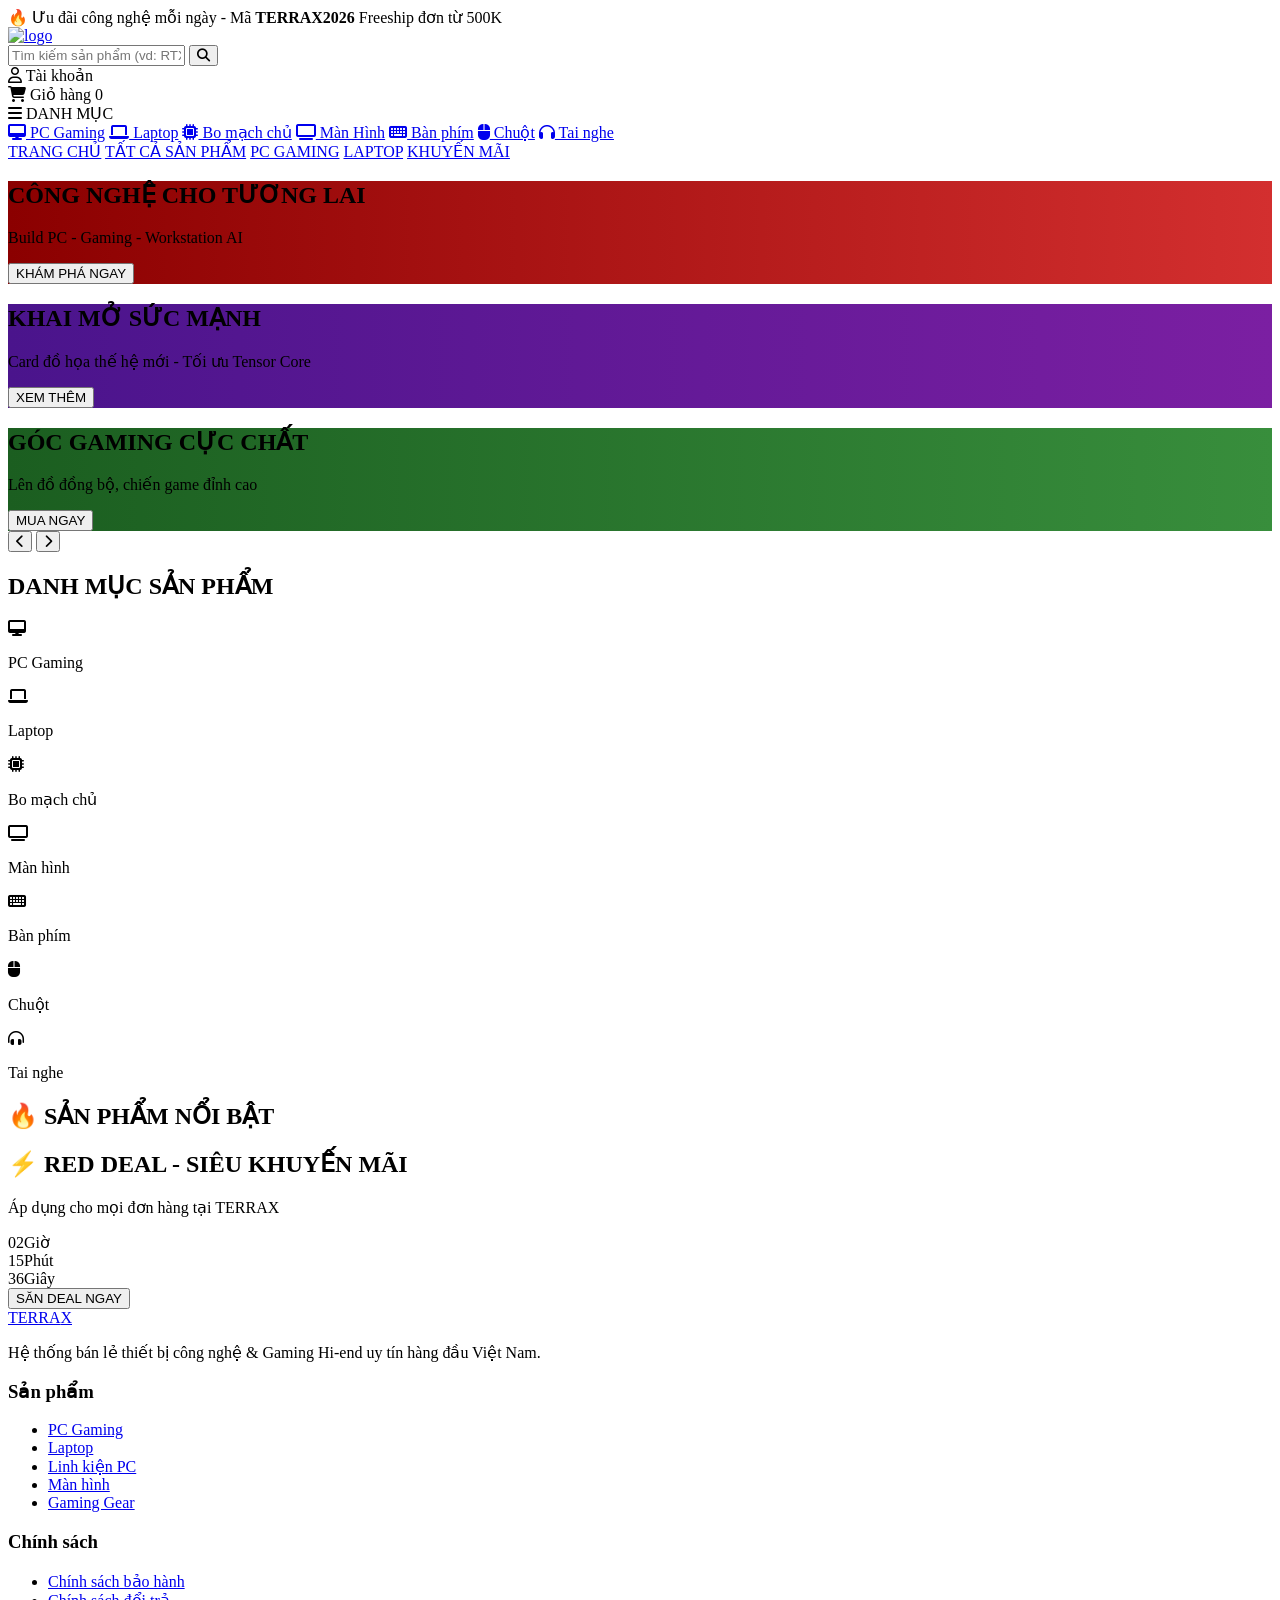
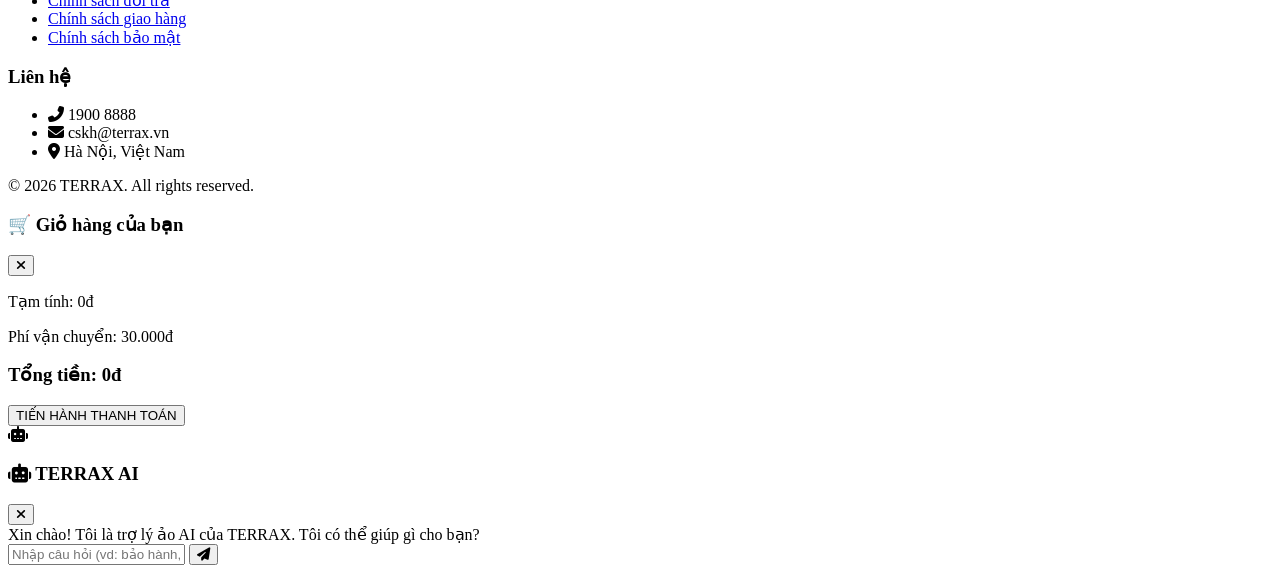
==== index.html @ 2332e689 "Add files via upload" ====
<!doctype html>
<html lang="vi">
  <head>
    <meta charset="UTF-8" />
    <meta name="viewport" content="width=device-width, initial-scale=1.0" />
    <title>TERRAX - Cửa hàng Công nghệ & Gaming</title>
    <link rel="stylesheet" href="style.css" />
    <link
      rel="stylesheet"
      href="https://cdnjs.cloudflare.com/ajax/libs/font-awesome/6.4.0/css/all.min.css"
    />
  </head>
  <body>
    <!-- Topbar -->
    <div class="topbar">
      <span
        >🔥 Ưu đãi công nghệ mỗi ngày - Mã <strong>TERRAX2026</strong> Freeship
        đơn từ 500K</span
      >
    </div>

    <!-- Header -->
    <header class="header">
      <div class="container header-container">
        <a href="#" class="logo"> <img src="logo2.png" alt="logo" /></a>

        <div class="search-box">
          <input
            type="text"
            id="searchInput"
            placeholder="Tìm kiếm sản phẩm (vd: RTX, Laptop, Bàn phím...)"
          />
          <button id="searchBtn"><i class="fas fa-search"></i></button>
        </div>

        <div class="header-actions">
          <div class="action-item">
            <i class="far fa-user"></i>
            <span>Tài khoản</span>
          </div>
          <div class="action-item cart-btn" id="cartToggle">
            <i class="fas fa-shopping-cart"></i>
            <span
              >Giỏ hàng <span class="cart-count" id="cartCount">0</span></span
            >
          </div>
        </div>
      </div>
    </header>

    <!-- Navigation -->
    <nav class="navbar">
      <div class="container nav-container">
        <div class="menu-item has-dropdown">
          <i class="fas fa-bars"></i> DANH MỤC
          <div class="dropdown-content">
            <a href="#" data-filter="PC"
              ><i class="fas fa-desktop"></i> PC Gaming</a
            >
            <a href="#" data-filter="Laptop"
              ><i class="fas fa-laptop"></i> Laptop</a
            >
            <a href="#" data-filter="Bo mạch chủ"
              ><i class="fas fa-microchip"></i> Bo mạch chủ</a
            >
            <a href="#" data-filter="Màn hình"
              ><i class="fas fa-tv"></i> Màn Hình</a
            >
            <a href="#" data-filter="Bàn phím"
              ><i class="fas fa-keyboard"></i> Bàn phím</a
            >
            <a href="#" data-filter="Chuột"
              ><i class="fas fa-mouse"></i> Chuột</a
            >
            <a href="#" data-filter="Tai nghe"
              ><i class="fas fa-headphones"></i> Tai nghe</a
            >
          </div>
        </div>
        <a href="#" class="active menu-link" data-filter="all">TRANG CHỦ</a>
        <a href="#products-section" class="menu-link" data-filter="all"
          >TẤT CẢ SẢN PHẨM</a
        >
        <a href="#" class="menu-link" data-filter="PC">PC GAMING</a>
        <a href="#" class="menu-link" data-filter="Laptop">LAPTOP</a>
        <a href="#khuyenmai">KHUYẾN MÃI</a>
      </div>
    </nav>

    <!-- Banner Slider -->
    <section class="banner-slider">
      <div class="slides" id="slides">
        <div
          class="slide"
          style="background: linear-gradient(90deg, #8b0000 0%, #d32f2f 100%)"
        >
          <div class="slide-content">
            <h2>CÔNG NGHỆ CHO TƯƠNG LAI</h2>
            <p>Build PC - Gaming - Workstation AI</p>
            <button class="btn">KHÁM PHÁ NGAY</button>
          </div>
        </div>
        <div
          class="slide"
          style="background: linear-gradient(90deg, #4a148c 0%, #7b1fa2 100%)"
        >
          <div class="slide-content">
            <h2>KHAI MỞ SỨC MẠNH</h2>
            <p>Card đồ họa thế hệ mới - Tối ưu Tensor Core</p>
            <button class="btn">XEM THÊM</button>
          </div>
        </div>
        <div
          class="slide"
          style="background: linear-gradient(90deg, #1b5e20 0%, #388e3c 100%)"
        >
          <div class="slide-content">
            <h2>GÓC GAMING CỰC CHẤT</h2>
            <p>Lên đồ đồng bộ, chiến game đỉnh cao</p>
            <button class="btn">MUA NGAY</button>
          </div>
        </div>
      </div>
      <button class="slider-btn prev" id="prevSlide">
        <i class="fas fa-chevron-left"></i>
      </button>
      <button class="slider-btn next" id="nextSlide">
        <i class="fas fa-chevron-right"></i>
      </button>
    </section>

    <!-- Quick Categories -->
    <section class="quick-categories container">
      <h2 class="section-title">DANH MỤC SẢN PHẨM</h2>
      <div class="category-grid">
        <div class="cat-item" data-filter="PC">
          <i class="fas fa-desktop"></i>
          <p>PC Gaming</p>
        </div>
        <div class="cat-item" data-filter="Laptop">
          <i class="fas fa-laptop"></i>
          <p>Laptop</p>
        </div>
        <div class="cat-item" data-filter="Bo mạch chủ">
          <i class="fas fa-microchip"></i>
          <p>Bo mạch chủ</p>
        </div>
        <div class="cat-item" data-filter="Màn hình">
          <i class="fas fa-tv"></i>
          <p>Màn hình</p>
        </div>
        <div class="cat-item" data-filter="Bàn phím">
          <i class="fas fa-keyboard"></i>
          <p>Bàn phím</p>
        </div>
        <div class="cat-item" data-filter="Chuột">
          <i class="fas fa-mouse"></i>
          <p>Chuột</p>
        </div>
        <div class="cat-item" data-filter="Tai nghe">
          <i class="fas fa-headphones-alt"></i>
          <p>Tai nghe</p>
        </div>
      </div>
    </section>

    <!-- Hot Products -->
    <section class="products container" id="products-section">
      <h2 class="section-title">🔥 SẢN PHẨM NỔI BẬT</h2>
      <div class="product-grid" id="productGrid">
        <!-- Products will be injected here by JS -->
      </div>
    </section>

    <!-- Promotional Section -->
    <section class="deal-section container" id="khuyenmai">
      <div class="deal-content">
        <h2>⚡ RED DEAL - SIÊU KHUYẾN MÃI</h2>
        <p>Áp dụng cho mọi đơn hàng tại TERRAX</p>
        <div class="countdown">
          <div class="time-box"><span id="hours">02</span>Giờ</div>
          <div class="time-box"><span id="minutes">15</span>Phút</div>
          <div class="time-box"><span id="seconds">36</span>Giây</div>
        </div>
        <button class="btn btn-light">SĂN DEAL NGAY</button>
      </div>
    </section>

    <!-- Footer -->
    <footer class="footer">
      <div class="container footer-grid">
        <div class="footer-col">
          <a href="#" class="logo">TERRA<span>X</span></a>
          <p>
            Hệ thống bán lẻ thiết bị công nghệ & Gaming Hi-end uy tín hàng đầu
            Việt Nam.
          </p>
        </div>
        <div class="footer-col">
          <h3>Sản phẩm</h3>
          <ul>
            <li><a href="#">PC Gaming</a></li>
            <li><a href="#">Laptop</a></li>
            <li><a href="#">Linh kiện PC</a></li>
            <li><a href="#">Màn hình</a></li>
            <li><a href="#">Gaming Gear</a></li>
          </ul>
        </div>
        <div class="footer-col">
          <h3>Chính sách</h3>
          <ul>
            <li><a href="#">Chính sách bảo hành</a></li>
            <li><a href="#">Chính sách đổi trả</a></li>
            <li><a href="#">Chính sách giao hàng</a></li>
            <li><a href="#">Chính sách bảo mật</a></li>
          </ul>
        </div>
        <div class="footer-col">
          <h3>Liên hệ</h3>
          <ul>
            <li><i class="fas fa-phone-alt"></i> 1900 8888</li>
            <li><i class="fas fa-envelope"></i> cskh@terrax.vn</li>
            <li><i class="fas fa-map-marker-alt"></i> Hà Nội, Việt Nam</li>
          </ul>
        </div>
      </div>
      <div class="footer-bottom">
        <p>&copy; 2026 TERRAX. All rights reserved.</p>
      </div>
    </footer>

    <!-- Cart Overlay & Sidebar -->
    <div class="cart-overlay" id="cartOverlay"></div>
    <div class="cart-sidebar" id="cartSidebar">
      <div class="cart-header">
        <h3>🛒 Giỏ hàng của bạn</h3>
        <button class="close-cart" id="closeCart">
          <i class="fas fa-times"></i>
        </button>
      </div>
      <div class="cart-items" id="cartItems">
        <!-- Cart items injected by JS -->
      </div>
      <div class="cart-footer">
        <div class="cart-summary">
          <p>Tạm tính: <span id="cartSubtotal">0đ</span></p>
          <p>Phí vận chuyển: <span>30.000đ</span></p>
          <h3>Tổng tiền: <span id="cartTotal">0đ</span></h3>
        </div>
        <button class="btn btn-full">TIẾN HÀNH THANH TOÁN</button>
      </div>
    </div>

    <script src="java.js"></script>
    <!-- Chatbot AI Widget -->
    <div class="chatbot-btn" id="chatbotBtn">
      <i class="fas fa-robot"></i>
    </div>

    <div class="chatbot-window" id="chatbotWindow">
      <div class="chat-header">
        <h3><i class="fas fa-robot"></i> TERRAX AI</h3>
        <button id="closeChatBtn"><i class="fas fa-times"></i></button>
      </div>
      <div class="chat-body" id="chatBody">
        <div class="message bot-msg">
          Xin chào! Tôi là trợ lý ảo AI của TERRAX. Tôi có thể giúp gì cho bạn?
        </div>
      </div>
      <div class="chat-footer">
        <input
          type="text"
          id="chatInput"
          placeholder="Nhập câu hỏi (vd: bảo hành, laptop...)"
        />
        <button id="sendChatBtn"><i class="fas fa-paper-plane"></i></button>
      </div>
    </div>
  </body>
</html>
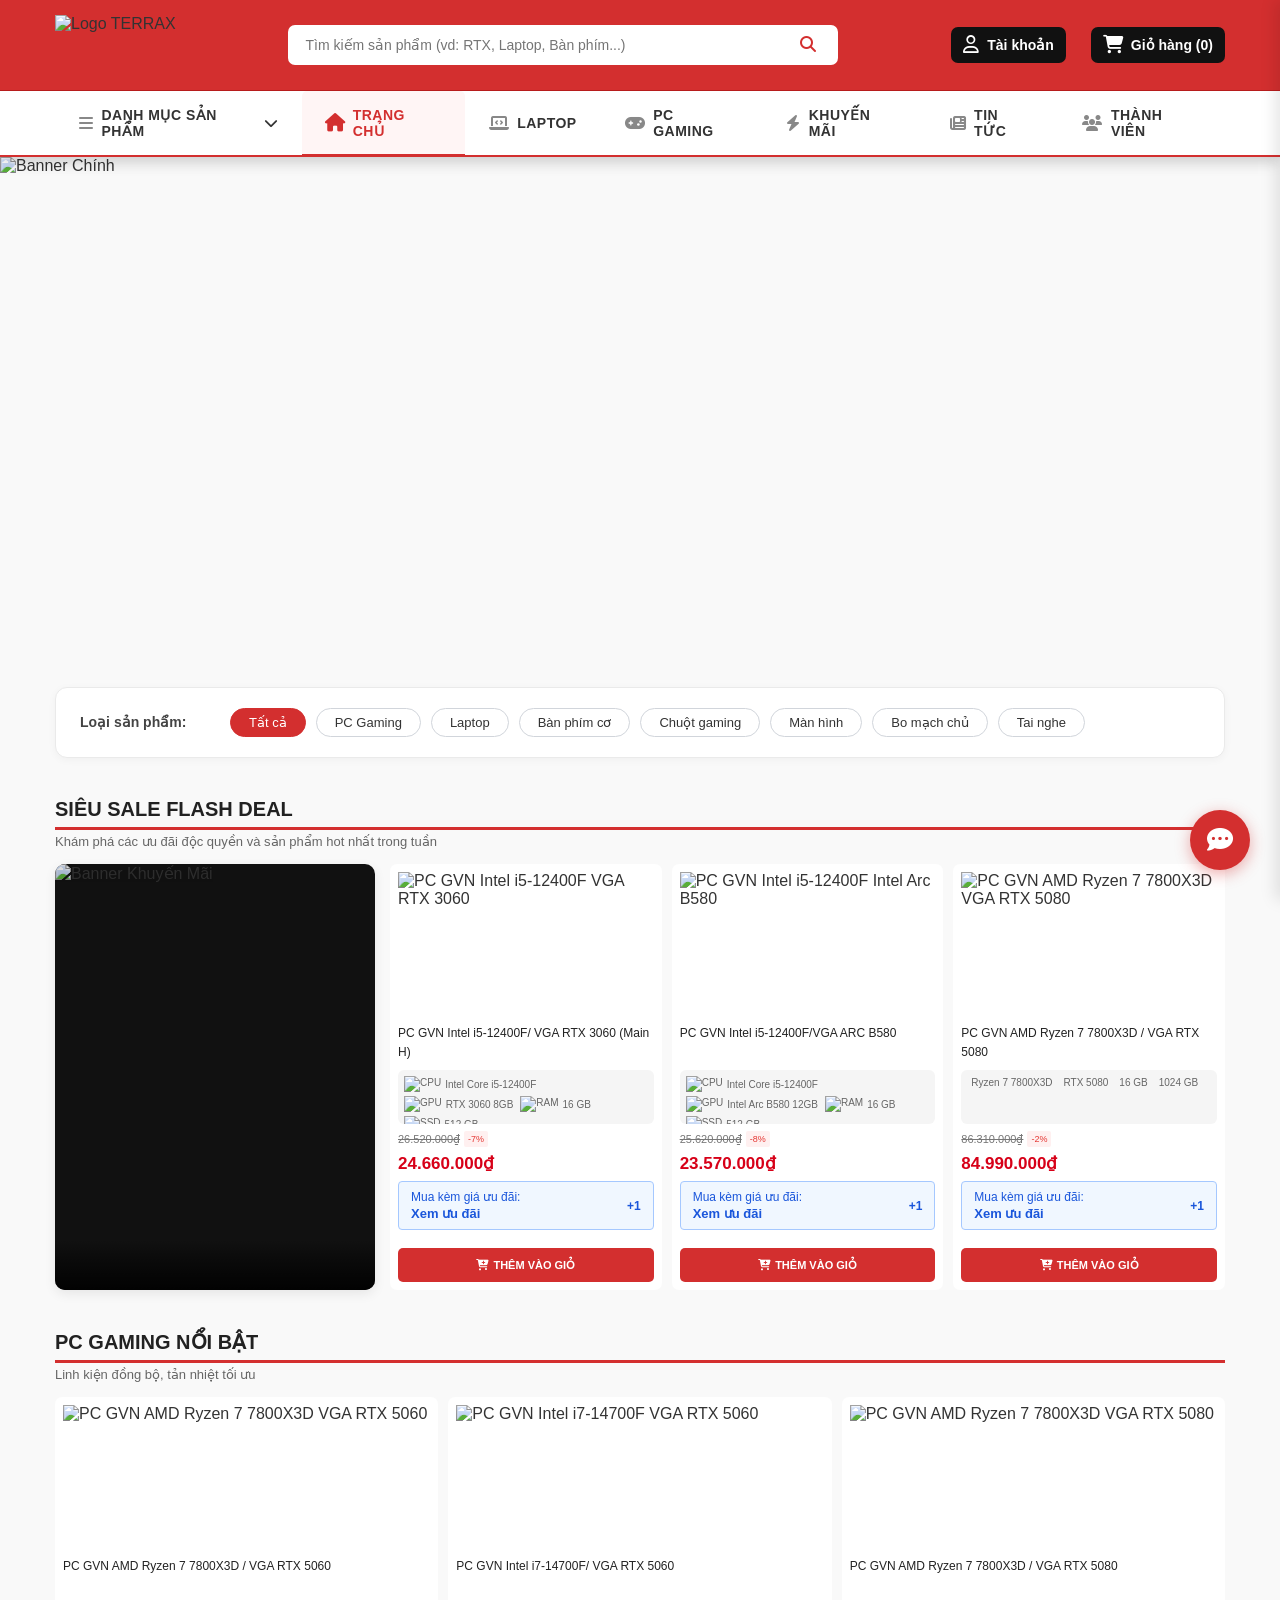
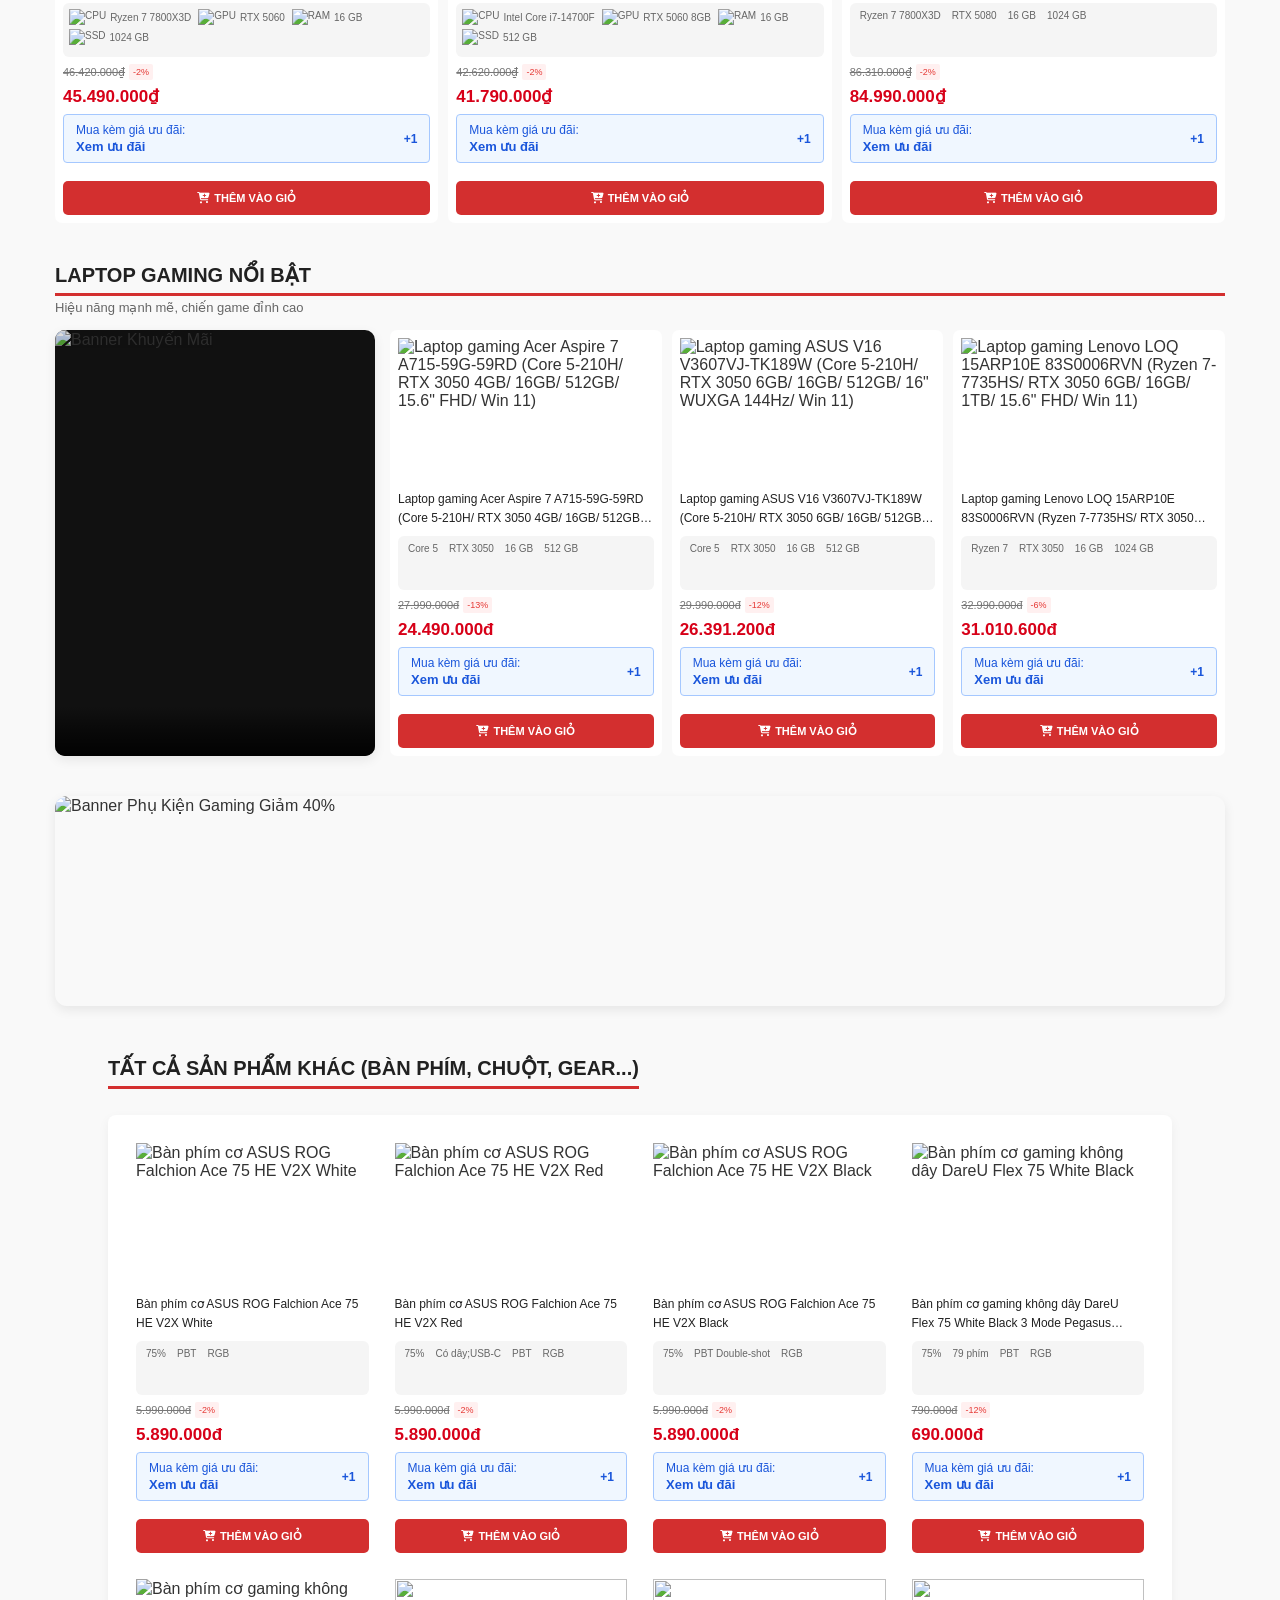
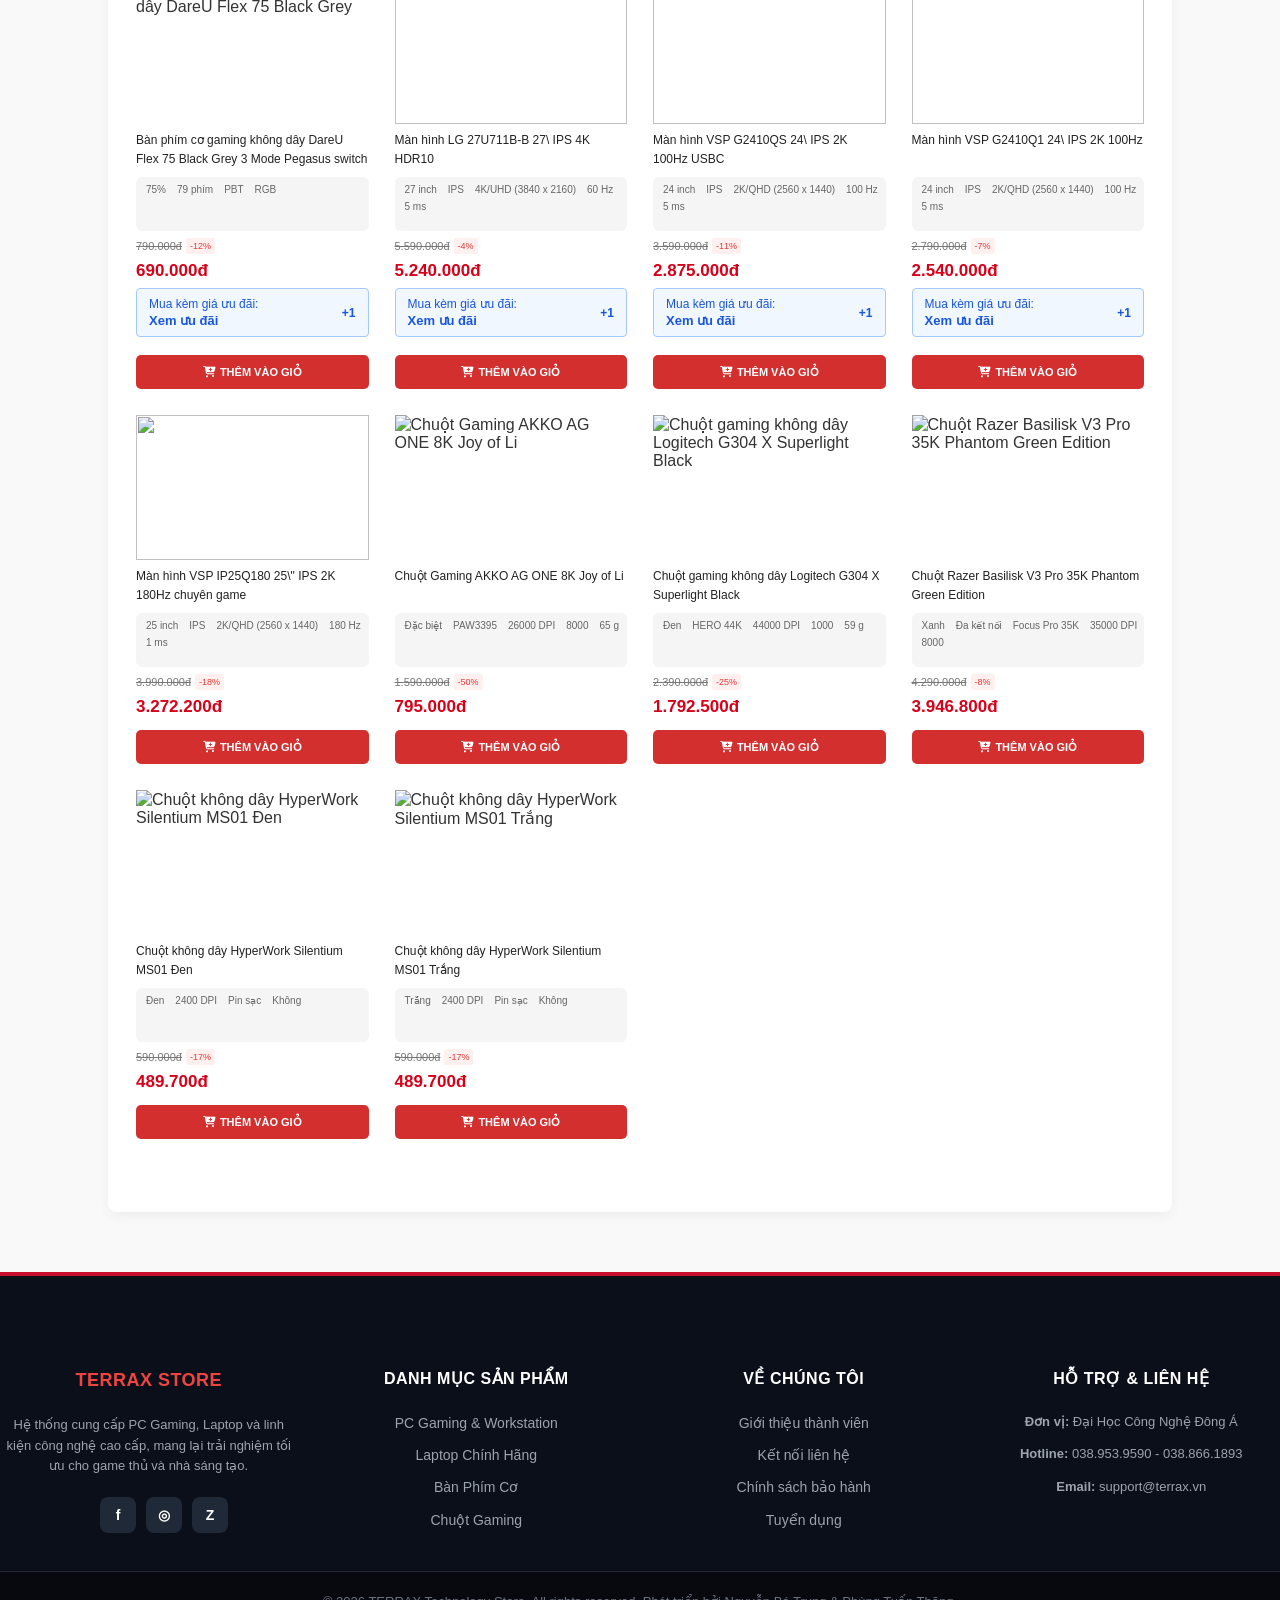
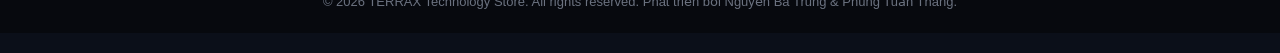
==== commit 81b6e635: "Add files via upload" ====
--- a/index.html
+++ b/index.html
@@ -3,278 +3,2048 @@
   <head>
     <meta charset="UTF-8" />
     <meta name="viewport" content="width=device-width, initial-scale=1.0" />
-    <title>TERRAX - Cửa hàng Công nghệ & Gaming</title>
+    <title>TerraX - Technology Store</title>
     <link rel="stylesheet" href="style.css" />
     <link
       rel="stylesheet"
       href="https://cdnjs.cloudflare.com/ajax/libs/font-awesome/6.4.0/css/all.min.css"
     />
+    <link rel="icon" href="images/svg_logo.svg" type="image/png">
   </head>
+
   <body>
-    <!-- Topbar -->
-    <div class="topbar">
-      <span
-        >🔥 Ưu đãi công nghệ mỗi ngày - Mã <strong>TERRAX2026</strong> Freeship
-        đơn từ 500K</span
-      >
+    <!--HEADER-->
+    <div class="dau_trang_co_dinh">
+      <header class="phan_dau_chinh">
+        <div class="khung_chua khung_phan_dau">
+          <a href="index.html" class="logo_chinh">
+            <img src="Images/logo.png" alt="Logo TERRAX" />
+          </a>
+
+          <div class="hop_tim_kiem_lon">
+            <input
+              type="text"
+              id="o_tim_kiem"
+              placeholder="Tìm kiếm sản phẩm (vd: RTX, Laptop, Bàn phím...)"
+            />
+            <button id="nut_tim_kiem">
+              <i class="fas fa-search"></i>
+            </button>
+
+            <div id="ket_qua_tim_kiem"></div>
+          </div>
+
+          <div class="hanh_dong_phai">
+<div class="muc_hanh_dong" onclick="openTerraXModal()">
+    <i class="far fa-user"></i>
+    <span>Tài khoản</span>
+</div>
+            <div class="muc_hanh_dong" onclick="moGioHang()">
+              <i class="fas fa-shopping-cart"></i>
+              <span>Giỏ hàng (<span id="dem_gio_hang">0</span>)</span>
+            </div>
+          </div>
+        </div>
+      </header>
+      <!--THANH ĐIỀU HƯỚNG-->
+<nav class="thanh_dieu_huong">
+  <div class="khung_chua khung_dieu_huong">
+    
+    <div class="muc_menu co_menu_con">
+      <i class="fas fa-bars"></i> 
+      <span>DANH MỤC SẢN PHẨM</span> 
+      <i class="fas fa-chevron-down icon_mui_ten"></i>
+      
+      <div class="noi_dung_menu_con">
+        <a href="pc.html"><i class="fas fa-desktop"></i> PC Gaming / Workstation</a>
+        <a href="laptop.html"><i class="fas fa-laptop"></i> Laptop Gaming & Văn Phòng</a>
+        <a href="bo-mach-chu.html"><i class="fas fa-microchip"></i> Linh Kiện PC</a>
+        <a href="man-hinh.html"><i class="fas fa-tv"></i> Màn Hình Máy Tính</a>
+        <a href="ban-phim.html"><i class="fas fa-keyboard"></i> Bàn Phím Cơ</a>
+        <a href="chuot.html"><i class="fas fa-mouse"></i> Chuột Gaming</a>
+        <a href="tai-nghe.html"><i class="fas fa-headphones"></i> Tai Nghe & Âm Thanh</a>
+      </div>
     </div>
-
-    <!-- Header -->
-    <header class="header">
-      <div class="container header-container">
-        <a href="#" class="logo"> <img src="logo2.png" alt="logo" /></a>
-
-        <div class="search-box">
-          <input
-            type="text"
-            id="searchInput"
-            placeholder="Tìm kiếm sản phẩm (vd: RTX, Laptop, Bàn phím...)"
-          />
-          <button id="searchBtn"><i class="fas fa-search"></i></button>
-        </div>
-
-        <div class="header-actions">
-          <div class="action-item">
-            <i class="far fa-user"></i>
-            <span>Tài khoản</span>
-          </div>
-          <div class="action-item cart-btn" id="cartToggle">
-            <i class="fas fa-shopping-cart"></i>
-            <span
-              >Giỏ hàng <span class="cart-count" id="cartCount">0</span></span
-            >
-          </div>
-        </div>
-      </div>
-    </header>
-
-    <!-- Navigation -->
-    <nav class="navbar">
-      <div class="container nav-container">
-        <div class="menu-item has-dropdown">
-          <i class="fas fa-bars"></i> DANH MỤC
-          <div class="dropdown-content">
-            <a href="#" data-filter="PC"
-              ><i class="fas fa-desktop"></i> PC Gaming</a
-            >
-            <a href="#" data-filter="Laptop"
-              ><i class="fas fa-laptop"></i> Laptop</a
-            >
-            <a href="#" data-filter="Bo mạch chủ"
-              ><i class="fas fa-microchip"></i> Bo mạch chủ</a
-            >
-            <a href="#" data-filter="Màn hình"
-              ><i class="fas fa-tv"></i> Màn Hình</a
-            >
-            <a href="#" data-filter="Bàn phím"
-              ><i class="fas fa-keyboard"></i> Bàn phím</a
-            >
-            <a href="#" data-filter="Chuột"
-              ><i class="fas fa-mouse"></i> Chuột</a
-            >
-            <a href="#" data-filter="Tai nghe"
-              ><i class="fas fa-headphones"></i> Tai nghe</a
-            >
-          </div>
-        </div>
-        <a href="#" class="active menu-link" data-filter="all">TRANG CHỦ</a>
-        <a href="#products-section" class="menu-link" data-filter="all"
-          >TẤT CẢ SẢN PHẨM</a
-        >
-        <a href="#" class="menu-link" data-filter="PC">PC GAMING</a>
-        <a href="#" class="menu-link" data-filter="Laptop">LAPTOP</a>
-        <a href="#khuyenmai">KHUYẾN MÃI</a>
-      </div>
-    </nav>
-
-    <!-- Banner Slider -->
-    <section class="banner-slider">
-      <div class="slides" id="slides">
-        <div
-          class="slide"
-          style="background: linear-gradient(90deg, #8b0000 0%, #d32f2f 100%)"
-        >
-          <div class="slide-content">
-            <h2>CÔNG NGHỆ CHO TƯƠNG LAI</h2>
-            <p>Build PC - Gaming - Workstation AI</p>
-            <button class="btn">KHÁM PHÁ NGAY</button>
-          </div>
-        </div>
-        <div
-          class="slide"
-          style="background: linear-gradient(90deg, #4a148c 0%, #7b1fa2 100%)"
-        >
-          <div class="slide-content">
-            <h2>KHAI MỞ SỨC MẠNH</h2>
-            <p>Card đồ họa thế hệ mới - Tối ưu Tensor Core</p>
-            <button class="btn">XEM THÊM</button>
-          </div>
-        </div>
-        <div
-          class="slide"
-          style="background: linear-gradient(90deg, #1b5e20 0%, #388e3c 100%)"
-        >
-          <div class="slide-content">
-            <h2>GÓC GAMING CỰC CHẤT</h2>
-            <p>Lên đồ đồng bộ, chiến game đỉnh cao</p>
-            <button class="btn">MUA NGAY</button>
-          </div>
-        </div>
-      </div>
-      <button class="slider-btn prev" id="prevSlide">
-        <i class="fas fa-chevron-left"></i>
-      </button>
-      <button class="slider-btn next" id="nextSlide">
-        <i class="fas fa-chevron-right"></i>
-      </button>
-    </section>
-
-    <!-- Quick Categories -->
-    <section class="quick-categories container">
-      <h2 class="section-title">DANH MỤC SẢN PHẨM</h2>
-      <div class="category-grid">
-        <div class="cat-item" data-filter="PC">
-          <i class="fas fa-desktop"></i>
-          <p>PC Gaming</p>
-        </div>
-        <div class="cat-item" data-filter="Laptop">
-          <i class="fas fa-laptop"></i>
-          <p>Laptop</p>
-        </div>
-        <div class="cat-item" data-filter="Bo mạch chủ">
-          <i class="fas fa-microchip"></i>
-          <p>Bo mạch chủ</p>
-        </div>
-        <div class="cat-item" data-filter="Màn hình">
-          <i class="fas fa-tv"></i>
-          <p>Màn hình</p>
-        </div>
-        <div class="cat-item" data-filter="Bàn phím">
-          <i class="fas fa-keyboard"></i>
-          <p>Bàn phím</p>
-        </div>
-        <div class="cat-item" data-filter="Chuột">
-          <i class="fas fa-mouse"></i>
-          <p>Chuột</p>
-        </div>
-        <div class="cat-item" data-filter="Tai nghe">
-          <i class="fas fa-headphones-alt"></i>
-          <p>Tai nghe</p>
+    
+    <a href="index.html" class="lien_ket_menu dang_chon"><i class="fas fa-home"></i> TRANG CHỦ</a>
+    <a href="laptop.html" class="lien_ket_menu"><i class="fas fa-laptop-code"></i> LAPTOP</a>
+    <a href="pc.html" class="lien_ket_menu"><i class="fas fa-gamepad"></i> PC GAMING</a>
+    <a href="#flash_sale" class="lien_ket_menu"><i class="fas fa-bolt" ></i> KHUYẾN MÃI</a>
+    <a href="https://tinhte.vn/?utm_source=chatgpt.com" class="lien_ket_menu"><i class="fas fa-newspaper"></i> TIN TỨC</a>
+    <a href="lien_he.html"><i class="fas fa-users"></i> Thành viên</a>
+    
+  </div>
+</nav>
+    </div>
+    <!-- BANNER CHÍNH -->
+    <section
+      class="bang_chuyen_anh"
+      
+    ><img src="images/banner_chinh1.png" alt="Banner Chính" /></section>
+
+    <!--      DANH MỤC DẠNG THẺ PILL      -->
+    <section class="khung_chua" style="margin-top: 30px">
+      <div class="khung_bo_loc_danh_muc">
+        <div class="dong_bo_loc">
+          <span class="nhan_tieu_de">Loại sản phẩm:</span>
+          <div class="danh_sach_tag">
+            <a href="index.html" class="tag_pill dang_chon">Tất cả</a>
+            <a href="pc.html" class="tag_pill">PC Gaming</a>
+            <a href="laptop.html" class="tag_pill">Laptop</a>
+            <a href="ban-phim.html" class="tag_pill">Bàn phím cơ</a>
+            <a href="chuot.html" class="tag_pill">Chuột gaming</a>
+            <a href="man-hinh.html" class="tag_pill">Màn hình</a>
+            <a href="bo-mach-chu.html" class="tag_pill">Bo mạch chủ</a>
+            <a href="tai-nghe.html" class="tag_pill">Tai nghe</a>
+          </div>
         </div>
       </div>
     </section>
 
-    <!-- Hot Products -->
-    <section class="products container" id="products-section">
-      <h2 class="section-title">🔥 SẢN PHẨM NỔI BẬT</h2>
-      <div class="product-grid" id="productGrid">
-        <!-- Products will be injected here by JS -->
+   <!--      MAGAZINE BLOCK 1: FLASH SALE      -->
+    <section class="khung_chua" id="flash_sale" style="margin-top: 40px">
+      <div class="tieu_de_flex">
+        <h2 class="tieu_de_phan"> SIÊU SALE FLASH DEAL</h2>
+        <span class="tieu_de_phu"
+          >Khám phá các ưu đãi độc quyền và sản phẩm hot nhất trong tuần</span
+        >
+      </div>
+
+      <div class="bo_cuc_magazine">
+        <div class="magazine_banner_trai">
+          <img src="images/banner_pc_hieu_nang.png" alt="Banner Khuyến Mãi" />
+          <div class="noi_dung_banner_de"></div>
+        </div>
+
+        <div class="magazine_san_pham_phai">
+          <!-- PC 87 -->
+          <div class="the_san_pham">
+            <img
+              alt="PC GVN Intel i5-12400F VGA RTX 3060"
+              class="anh_san_pham"
+              src="Images_san_pham/SP_87_PC_GVN_Intel_i5_12400F__VGA_RT.png"
+            />
+            <h3 class="ten_san_pham">
+              PC GVN Intel i5-12400F/ VGA RTX 3060 (Main H)
+            </h3>
+            <div class="nhanh_thong_so">
+              <div class="spec-row">
+                <div class="spec-chip">
+                  <img
+                    class="spec_icon"
+                    src="Tat_Ca_Icon_SVG/SP_87_1_Intel_Core_i5_12400F.svg"
+                    alt="CPU"
+                  />
+                  <span> Intel Core i5-12400F </span>
+                </div>
+                <div class="spec-chip">
+                  <img
+                    class="spec_icon"
+                    src="Tat_Ca_Icon_SVG/SP_87_5_RTX_3060_8GB.svg"
+                    alt="GPU"
+                  />
+                  <span> RTX 3060 8GB </span>
+                </div>
+              </div>
+              <div class="spec-row">
+                <div class="spec-chip">
+                  <img
+                    class="spec_icon"
+                    src="Tat_Ca_Icon_SVG/SP_87_3_16_GB.svg"
+                    alt="RAM"
+                  />
+                  <span> 16 GB </span>
+                </div>
+                <div class="spec-chip">
+                  <img
+                    class="spec_icon"
+                    src="Tat_Ca_Icon_SVG/SP_87_4_512_GB.svg"
+                    alt="SSD"
+                  />
+                  <span> 512 GB </span>
+                </div>
+              </div>
+            </div>
+            <div class="gia_cu_va_giam">
+              <p class="gia_cu_san_pham">26.520.000₫</p>
+              <span class="nhan_giam_gia"> -7% </span>
+            </div>
+            <p class="gia_san_pham">24.660.000₫</p>
+            <div class="khuyen_mai">
+              <div class="km_noi_dung">
+                <span class="km_tieu_de">
+                  Mua kèm giá ưu đãi:
+                </span>
+                <span class="km_gia"> Xem ưu đãi </span>
+              </div>
+              <span class="km_so_luong"> +1 </span>
+              <div class="hop_km">
+                <div class="hop_km_tieu_de">
+                  <i class="far fa-square"> </i>
+                  <b> Ưu đãi đi kèm </b>
+                </div>
+                <div class="hop_km_noi_dung">
+                  <i class="fas fa-tag"> </i>
+                  <div>
+                    <span class="km_nhan">
+                      Ưu đãi theo phạm vi
+                    </span>
+                    <div class="km_text">
+                      [PC] Giảm 1% tối đa 500k cho HSSV khi mua PC
+                    </div>
+                  </div>
+                </div>
+              </div>
+            </div>
+            <button class="nut_bam nut_day" onclick="themVaoGioHang(this)">
+              <i class="fas fa-cart-plus"> </i>
+              THÊM VÀO GIỎ
+            </button>
+          </div>
+
+          <!-- PC 91 -->
+          <div class="the_san_pham">
+            <img
+              alt="PC GVN Intel i5-12400F Intel Arc B580"
+              class="anh_san_pham"
+              src="Images_san_pham/SP_91_PC_GVN_Intel_i5_12400F_VGA_ARC.jpg"
+            />
+            <h3 class="ten_san_pham">PC GVN Intel i5-12400F/VGA ARC B580</h3>
+            <div class="nhanh_thong_so">
+              <div class="spec-row">
+                <div class="spec-chip">
+                  <img
+                    class="spec_icon"
+                    src="Tat_Ca_Icon_SVG/SP_91_1_Intel_Core_i5_12400F.svg"
+                    alt="CPU"
+                  />
+                  <span> Intel Core i5-12400F </span>
+                </div>
+                <div class="spec-chip">
+                  <img
+                    class="spec_icon"
+                    src="Tat_Ca_Icon_SVG/SP_91_5_Intel_Arc_B580_12GB.svg"
+                    alt="GPU"
+                  />
+                  <span> Intel Arc B580 12GB </span>
+                </div>
+              </div>
+              <div class="spec-row">
+                <div class="spec-chip">
+                  <img
+                    class="spec_icon"
+                    src="Tat_Ca_Icon_SVG/SP_91_3_16_GB.svg"
+                    alt="RAM"
+                  />
+                  <span> 16 GB </span>
+                </div>
+                <div class="spec-chip">
+                  <img
+                    class="spec_icon"
+                    src="Tat_Ca_Icon_SVG/SP_91_4_512_GB.svg"
+                    alt="SSD"
+                  />
+                  <span> 512 GB </span>
+                </div>
+              </div>
+            </div>
+            <div class="gia_cu_va_giam">
+              <p class="gia_cu_san_pham">25.620.000₫</p>
+              <span class="nhan_giam_gia"> -8% </span>
+            </div>
+            <p class="gia_san_pham">23.570.000₫</p>
+            <div class="khuyen_mai">
+              <div class="km_noi_dung">
+                <span class="km_tieu_de">
+                  Mua kèm giá ưu đãi:
+                </span>
+                <span class="km_gia"> Xem ưu đãi </span>
+              </div>
+              <span class="km_so_luong"> +1 </span>
+              <div class="hop_km">
+                <div class="hop_km_tieu_de">
+                  <i class="far fa-square"> </i>
+                  <b> Ưu đãi đi kèm </b>
+                </div>
+                <div class="hop_km_noi_dung">
+                  <i class="fas fa-tag"> </i>
+                  <div>
+                    <span class="km_nhan">
+                      Ưu đãi theo phạm vi
+                    </span>
+                    <div class="km_text">
+                      [PC] Giảm 1% tối đa 500k cho HSSV khi mua PC
+                    </div>
+                  </div>
+                </div>
+              </div>
+            </div>
+            <button class="nut_bam nut_day" onclick="themVaoGioHang(this)">
+              <i class="fas fa-cart-plus"> </i>
+              THÊM VÀO GIỎ
+            </button>
+          </div>
+
+          <!-- PC 85 -->
+          <div class="the_san_pham">
+            <img
+              alt="PC GVN AMD Ryzen 7 7800X3D VGA RTX 5080"
+              class="anh_san_pham"
+              src="Images_san_pham/SP_85_PC_GVN_AMD_Ryzen_7_7800X3D___V.jpg"
+            />
+            <h3 class="ten_san_pham">
+              PC GVN AMD Ryzen 7 7800X3D / VGA RTX 5080
+            </h3>
+            <div class="nhanh_thong_so">
+              <div class="spec-row">
+                <div class="spec-chip">
+                  <img src="Tat_Ca_Icon_SVG/SP_1_1_Core_5.svg" alt="" class="spec_icon" />
+                  <span> Ryzen 7 7800X3D </span>
+                </div>
+                <div class="spec-chip">
+                  <img src="Tat_Ca_Icon_SVG/SP_85_5_RTX_5080.svg" alt="" class="spec_icon" />
+                  <span> RTX 5080 </span>
+                </div>
+              </div>
+              <div class="spec-row">
+                <div class="spec-chip">
+                  <img src="Tat_Ca_Icon_SVG/SP_1_2_16_GB.svg" alt="" class="spec_icon" />
+                  <span> 16 GB </span>
+                </div>
+                <div class="spec-chip">
+                  <img src="Tat_Ca_Icon_SVG/SP_85_4_1024_GB.svg" alt="" class="spec_icon" />
+                  <span> 1024 GB </span>
+                </div>
+              </div>
+            </div>
+            <div class="gia_cu_va_giam">
+              <p class="gia_cu_san_pham">86.310.000₫</p>
+              <span class="nhan_giam_gia"> -2% </span>
+            </div>
+            <p class="gia_san_pham">84.990.000₫</p>
+            <div class="khuyen_mai">
+              <div class="km_noi_dung">
+                <span class="km_tieu_de">
+                  Mua kèm giá ưu đãi:
+                </span>
+                <span class="km_gia"> Xem ưu đãi </span>
+              </div>
+              <span class="km_so_luong"> +1 </span>
+              <div class="hop_km">
+                <div class="hop_km_tieu_de">
+                  <i class="far fa-square"> </i>
+                  <b> Ưu đãi đi kèm </b>
+                </div>
+                <div class="hop_km_noi_dung">
+                  <i class="fas fa-tag"> </i>
+                  <div>
+                    <span class="km_nhan">
+                      Ưu đãi theo phạm vi
+                    </span>
+                    <div class="km_text">
+                      [PC] Giảm 1% tối đa 500k cho HSSV khi mua PC
+                    </div>
+                  </div>
+                </div>
+              </div>
+            </div>
+            <button class="nut_bam nut_day" onclick="themVaoGioHang(this)">
+              <i class="fas fa-cart-plus"> </i>
+              THÊM VÀO GIỎ
+            </button>
+          </div>
+        </div>
       </div>
     </section>
 
-    <!-- Promotional Section -->
-    <section class="deal-section container" id="khuyenmai">
-      <div class="deal-content">
-        <h2>⚡ RED DEAL - SIÊU KHUYẾN MÃI</h2>
-        <p>Áp dụng cho mọi đơn hàng tại TERRAX</p>
-        <div class="countdown">
-          <div class="time-box"><span id="hours">02</span>Giờ</div>
-          <div class="time-box"><span id="minutes">15</span>Phút</div>
-          <div class="time-box"><span id="seconds">36</span>Giây</div>
-        </div>
-        <button class="btn btn-light">SĂN DEAL NGAY</button>
+    <!--PC GAMING NỔI BẬT -->
+    <section class="khung_chua" id="pc_section" style="margin-top: 40px">
+      <div class="tieu_de_flex">
+        <h2 class="tieu_de_phan">PC GAMING NỔI BẬT</h2>
+        <span class="tieu_de_phu">Linh kiện đồng bộ, tản nhiệt tối ưu</span>
+      </div>
+      <div class="magazine_san_pham_phai">
+        <!-- PC 95 -->
+        <div class="the_san_pham">
+          <img
+            alt="PC GVN AMD Ryzen 7 7800X3D VGA RTX 5060"
+            class="anh_san_pham"
+            src="Images_san_pham/SP_95_PC_GVN_AMD_Ryzen_7_7800X3D___V.jpg"
+          />
+          <h3 class="ten_san_pham">
+            PC GVN AMD Ryzen 7 7800X3D / VGA RTX 5060
+          </h3>
+          <div class="nhanh_thong_so">
+            <div class="spec-row">
+              <div class="spec-chip">
+                <img class="spec_icon" src="Tat_Ca_Icon_SVG/SP_95_1_Ryzen7_7800X3D.svg" alt="CPU">
+                <span> Ryzen 7 7800X3D </span>
+              </div>
+              <div class="spec-chip">
+                <img class="spec_icon" src="Tat_Ca_Icon_SVG/SP_95_2_B650M_WIFI_DDR5_.svg" alt="GPU">
+                <span> RTX 5060 </span>
+              </div>
+            </div>
+            <div class="spec-row">
+              <div class="spec-chip">
+                <img class="spec_icon" src="Tat_Ca_Icon_SVG/SP_95_3_16_GB.svg" alt="RAM">
+                <span> 16 GB </span>
+              </div>
+              <div class="spec-chip">
+                <img class="spec_icon" src="Tat_Ca_Icon_SVG/SP_95_4_1024_GB.svg" alt="SSD">
+                <span> 1024 GB </span>
+              </div>
+            </div>
+          </div>
+          <div class="gia_cu_va_giam">
+            <p class="gia_cu_san_pham">46.420.000₫</p>
+            <span class="nhan_giam_gia"> -2% </span>
+          </div>
+          <p class="gia_san_pham">45.490.000₫</p>
+          <div class="khuyen_mai">
+            <div class="km_noi_dung">
+              <span class="km_tieu_de">
+                Mua kèm giá ưu đãi:
+              </span>
+              <span class="km_gia"> Xem ưu đãi </span>
+            </div>
+            <span class="km_so_luong"> +1 </span>
+            <div class="hop_km">
+              <div class="hop_km_tieu_de">
+                <i class="far fa-square"> </i>
+                <b> Ưu đãi đi kèm </b>
+              </div>
+              <div class="hop_km_noi_dung">
+                <i class="fas fa-tag"> </i>
+                <div>
+                  <span class="km_nhan">
+                    Ưu đãi theo phạm vi
+                  </span>
+                  <div class="km_text">
+                    [PC] Giảm 1% tối đa 500k cho HSSV khi mua PC
+                  </div>
+                </div>
+              </div>
+            </div>
+          </div>
+          <button class="nut_bam nut_day" onclick="themVaoGioHang(this)">
+            <i class="fas fa-cart-plus"> </i>
+            THÊM VÀO GIỎ
+          </button>
+        </div>
+
+        <!-- PC 90 -->
+        <div class="the_san_pham">
+          <img
+            alt="PC GVN Intel i7-14700F VGA RTX 5060"
+            class="anh_san_pham"
+            src="Images_san_pham/SP_90_PC_GVN_Intel_i7_14700F__VGA_RT.jpg"
+          />
+          <h3 class="ten_san_pham">PC GVN Intel i7-14700F/ VGA RTX 5060</h3>
+          <div class="nhanh_thong_so">
+            <div class="spec-row">
+              <div class="spec-chip">
+                <img class="spec_icon" src="Tat_Ca_Icon_SVG/SP_90_1_Intel_Core_i7_14700F.svg" alt="CPU">
+                <span> Intel Core i7-14700F </span>
+              </div>
+              <div class="spec-chip">
+                <img class="spec_icon" src="Tat_Ca_Icon_SVG/SP_90_5_RTX_5060_8GB.svg" alt="GPU">
+                <span> RTX 5060 8GB </span>
+              </div>
+            </div>
+            <div class="spec-row">
+              <div class="spec-chip">
+                <img class="spec_icon" src="Tat_Ca_Icon_SVG//SP_90_3_16_GB.svg" alt="RAM">
+                <span> 16 GB </span>
+              </div>
+              <div class="spec-chip">
+                <img class="spec_icon" src="Tat_Ca_Icon_SVG/SP_90_4_512_GB.svg" alt="SSD">
+                <span> 512 GB </span>
+              </div>
+            </div>
+          </div>
+          <div class="gia_cu_va_giam">
+            <p class="gia_cu_san_pham">42.620.000₫</p>
+            <span class="nhan_giam_gia"> -2% </span>
+          </div>
+          <p class="gia_san_pham">41.790.000₫</p>
+          <div class="khuyen_mai">
+            <div class="km_noi_dung">
+              <span class="km_tieu_de">
+                Mua kèm giá ưu đãi:
+              </span>
+              <span class="km_gia"> Xem ưu đãi </span>
+            </div>
+            <span class="km_so_luong"> +1 </span>
+            <div class="hop_km">
+              <div class="hop_km_tieu_de">
+                <i class="far fa-square"> </i>
+                <b> Ưu đãi đi kèm </b>
+              </div>
+              <div class="hop_km_noi_dung">
+                <i class="fas fa-tag"> </i>
+                <div>
+                  <span class="km_nhan">
+                    Ưu đãi theo phạm vi
+                  </span>
+                  <div class="km_text">
+                    [PC] Giảm 1% tối đa 500k cho HSSV khi mua PC
+                  </div>
+                </div>
+              </div>
+            </div>
+          </div>
+          <button class="nut_bam nut_day" onclick="themVaoGioHang(this)">
+            <i class="fas fa-cart-plus"> </i>
+            THÊM VÀO GIỎ
+          </button>
+        </div>
+
+        <!-- PC 85 -->
+        <div class="the_san_pham">
+          <img
+            alt="PC GVN AMD Ryzen 7 7800X3D VGA RTX 5080"
+            class="anh_san_pham"
+            src="Images_san_pham/SP_85_PC_GVN_AMD_Ryzen_7_7800X3D___V.jpg"
+          />
+          <h3 class="ten_san_pham">
+            PC GVN AMD Ryzen 7 7800X3D / VGA RTX 5080
+          </h3>
+          <div class="nhanh_thong_so">
+            <div class="spec-row">
+              <div class="spec-chip">
+                <img src="Tat_Ca_Icon_SVG/SP_1_1_Core_5.svg" alt="" class="spec_icon" />
+                <span> Ryzen 7 7800X3D </span>
+              </div>
+              <div class="spec-chip">
+                <img src="Tat_Ca_Icon_SVG/SP_85_5_RTX_5080.svg" alt="" class="spec_icon" />
+                <span> RTX 5080 </span>
+              </div>
+            </div>
+            <div class="spec-row">
+              <div class="spec-chip">
+                <img src="Tat_Ca_Icon_SVG/SP_1_2_16_GB.svg" alt="" class="spec_icon" />
+                <span> 16 GB </span>
+              </div>
+              <div class="spec-chip">
+                <img src="Tat_Ca_Icon_SVG/SP_85_4_1024_GB.svg" alt="" class="spec_icon" />
+                <span> 1024 GB </span>
+              </div>
+            </div>
+          </div>
+          <div class="gia_cu_va_giam">
+            <p class="gia_cu_san_pham">86.310.000₫</p>
+            <span class="nhan_giam_gia"> -2% </span>
+          </div>
+          <p class="gia_san_pham">84.990.000₫</p>
+          <div class="khuyen_mai">
+            <div class="km_noi_dung">
+              <span class="km_tieu_de">
+                Mua kèm giá ưu đãi:
+              </span>
+              <span class="km_gia"> Xem ưu đãi </span>
+            </div>
+            <span class="km_so_luong"> +1 </span>
+            <div class="hop_km">
+              <div class="hop_km_tieu_de">
+                <i class="far fa-square"> </i>
+                <b> Ưu đãi đi kèm </b>
+              </div>
+              <div class="hop_km_noi_dung">
+                <i class="fas fa-tag"> </i>
+                <div>
+                  <span class="km_nhan">
+                    Ưu đãi theo phạm vi
+                  </span>
+                  <div class="km_text">
+                    [PC] Giảm 1% tối đa 500k cho HSSV khi mua PC
+                  </div>
+                </div>
+              </div>
+            </div>
+          </div>
+          <button class="nut_bam nut_day" onclick="themVaoGioHang(this)">
+            <i class="fas fa-cart-plus"> </i>
+            THÊM VÀO GIỎ
+          </button>
+        </div>
       </div>
     </section>
-
-    <!-- Footer -->
-    <footer class="footer">
-      <div class="container footer-grid">
-        <div class="footer-col">
-          <a href="#" class="logo">TERRA<span>X</span></a>
-          <p>
-            Hệ thống bán lẻ thiết bị công nghệ & Gaming Hi-end uy tín hàng đầu
-            Việt Nam.
-          </p>
-        </div>
-        <div class="footer-col">
-          <h3>Sản phẩm</h3>
-          <ul>
-            <li><a href="#">PC Gaming</a></li>
-            <li><a href="#">Laptop</a></li>
-            <li><a href="#">Linh kiện PC</a></li>
-            <li><a href="#">Màn hình</a></li>
-            <li><a href="#">Gaming Gear</a></li>
-          </ul>
-        </div>
-        <div class="footer-col">
-          <h3>Chính sách</h3>
-          <ul>
-            <li><a href="#">Chính sách bảo hành</a></li>
-            <li><a href="#">Chính sách đổi trả</a></li>
-            <li><a href="#">Chính sách giao hàng</a></li>
-            <li><a href="#">Chính sách bảo mật</a></li>
-          </ul>
-        </div>
-        <div class="footer-col">
-          <h3>Liên hệ</h3>
-          <ul>
-            <li><i class="fas fa-phone-alt"></i> 1900 8888</li>
-            <li><i class="fas fa-envelope"></i> cskh@terrax.vn</li>
-            <li><i class="fas fa-map-marker-alt"></i> Hà Nội, Việt Nam</li>
-          </ul>
-        </div>
+    <!--LAPTOP-->
+    <section class="khung_chua" id="laptop_section" style="margin-top: 40px">
+      <div class="tieu_de_flex">
+        <h2 class="tieu_de_phan" id="#flash_sale">LAPTOP GAMING NỔI BẬT</h2>
+        <span class="tieu_de_phu">Hiệu năng mạnh mẽ, chiến game đỉnh cao</span>
       </div>
-      <div class="footer-bottom">
-        <p>&copy; 2026 TERRAX. All rights reserved.</p>
+
+      <div class="bo_cuc_magazine">
+        <!-- Khung banner trống để bạn tùy biến sau -->
+        <div class="magazine_banner_trai">
+          <img
+            src="images/banner_lap_top_hieu_nang.png"
+            alt="Banner Khuyến Mãi"
+          />
+          <div class="noi_dung_banner_de"></div>
+        </div>
+
+        <div class="magazine_san_pham_phai">
+           <!-- 1. ACER ASPIRE 7 59RD -->
+        <div
+          class="the_san_pham"
+          data-loai="gaming"
+          data-thuong-hieu="ACER"
+          id="brand-acer"
+        >
+          <img
+            alt='Laptop gaming Acer Aspire 7 A715-59G-59RD (Core 5-210H/ RTX 3050 4GB/ 16GB/ 512GB/ 15.6" FHD/ Win 11)'
+            class="anh_san_pham"
+            loading="lazy"
+            src="https://cdn.hstatic.net/products/200000722513/aspire-7-a715-59g-non-fingerprint-with-backlit-on-wp-titanium-black-01_07be39d40c6c4c1c8022e1b52959befc.png"
+          />
+          <h3 class="ten_san_pham">
+            Laptop gaming Acer Aspire 7 A715-59G-59RD (Core 5-210H/ RTX 3050
+            4GB/ 16GB/ 512GB/ 15.6" FHD/ Win 11)
+          </h3>
+          <div class="nhanh_thong_so">
+            <div class="spec-row">
+              <div class="spec-chip">
+                <span class="spec_icon"
+                  ><img src="Tat_Ca_Icon_SVG/SP_1_1_Core_5.svg" alt=""
+                /></span>
+                <span> Core 5 </span>
+              </div>
+              <div class="spec-chip">
+                <span class="spec_icon"
+                  ><img src="Tat_Ca_Icon_SVG/SP_1_4_RTX_3050.svg" alt=""
+                /></span>
+                <span> RTX 3050 </span>
+              </div>
+            </div>
+            <div class="spec-row">
+              <div class="spec-chip">
+                <span class="spec_icon"
+                  ><img src="Tat_Ca_Icon_SVG/SP_1_2_16_GB.svg" alt=""
+                /></span>
+                <span> 16 GB </span>
+              </div>
+              <div class="spec-chip">
+                <span class="spec_icon"
+                  ><img src="Tat_Ca_Icon_SVG/SP_1_3_512_GB.svg" alt=""
+                /></span>
+                <span> 512 GB </span>
+              </div>
+            </div>
+          </div>
+          <div class="gia_cu_va_giam">
+            <p class="gia_cu_san_pham">27.990.000&dstrok;</p>
+            <span class="nhan_giam_gia"> -13% </span>
+          </div>
+          <p class="gia_san_pham">24.490.000&dstrok;</p>
+          <div class="khuyen_mai">
+            <div class="km_noi_dung">
+              <span class="km_tieu_de">
+                Mua k&egrave;m gi&aacute; ưu &dstrok;&atilde;i:
+              </span>
+              <span class="km_gia"> Xem ưu &dstrok;&atilde;i </span>
+            </div>
+            <span class="km_so_luong"> +1 </span>
+            <div class="hop_km">
+              <div class="hop_km_tieu_de">
+                <i class="far fa-square"> </i>
+                <b> Ưu &dstrok;&atilde;i &dstrok;i k&egrave;m </b>
+              </div>
+              <div class="hop_km_noi_dung">
+                <i class="fas fa-tag"> </i>
+                <div>
+                  <span class="km_nhan"> Ưu &dstrok;&atilde;i </span>
+                  <div class="km_text">
+                    Giảm gi&aacute; theo chương tr&igrave;nh hiện c&oacute;.
+                  </div>
+                </div>
+              </div>
+            </div>
+          </div>
+          <button class="nut_bam nut_day" onclick="themVaoGioHang(this)">
+            <i class="fas fa-cart-plus"> </i>
+            TH&Ecirc;M V&Agrave;O GIỎ
+          </button>
+        </div>
+
+        <!-- 2. ASUS V16 -->
+        <div
+          class="the_san_pham"
+          data-loai="gaming"
+          data-thuong-hieu="ASUS"
+          id="brand-asus"
+        >
+          <img
+            alt='Laptop gaming ASUS V16 V3607VJ-TK189W (Core 5-210H/ RTX 3050 6GB/ 16GB/ 512GB/ 16" WUXGA 144Hz/ Win 11)'
+            class="anh_san_pham"
+            loading="lazy"
+            src="https://cdn.hstatic.net/products/200000722513/7vj-tk189w-core-5-210h-rtx-3050-6gb-16gb-512gb-16-wuxga-144hz-win-11-1_36b9dbe6e4634789bff08e7f71105335.jpg"
+          />
+          <h3 class="ten_san_pham">
+            Laptop gaming ASUS V16 V3607VJ-TK189W (Core 5-210H/ RTX 3050 6GB/
+            16GB/ 512GB/ 16" WUXGA 144Hz/ Win 11)
+          </h3>
+          <div class="nhanh_thong_so">
+            <div class="spec-row">
+              <div class="spec-chip">
+                <span class="spec_icon"
+                  ><img src="Tat_Ca_Icon_SVG/SP_1_1_Core_5.svg" alt=""
+                /></span>
+                <span> Core 5 </span>
+              </div>
+              <div class="spec-chip">
+                <span class="spec_icon"
+                  ><img src="Tat_Ca_Icon_SVG/SP_1_4_RTX_3050.svg" alt=""
+                /></span>
+                <span> RTX 3050 </span>
+              </div>
+            </div>
+            <div class="spec-row">
+              <div class="spec-chip">
+                <span class="spec_icon"
+                  ><img src="Tat_Ca_Icon_SVG/SP_1_2_16_GB.svg" alt=""
+                /></span>
+                <span> 16 GB </span>
+              </div>
+              <div class="spec-chip">
+                <span class="spec_icon"
+                  ><img src="Tat_Ca_Icon_SVG/SP_1_3_512_GB.svg" alt=""
+                /></span>
+                <span> 512 GB </span>
+              </div>
+            </div>
+          </div>
+          <div class="gia_cu_va_giam">
+            <p class="gia_cu_san_pham">29.990.000&dstrok;</p>
+            <span class="nhan_giam_gia"> -12% </span>
+          </div>
+          <p class="gia_san_pham">26.391.200&dstrok;</p>
+          <div class="khuyen_mai">
+            <div class="km_noi_dung">
+              <span class="km_tieu_de">
+                Mua k&egrave;m gi&aacute; ưu &dstrok;&atilde;i:
+              </span>
+              <span class="km_gia"> Xem ưu &dstrok;&atilde;i </span>
+            </div>
+            <span class="km_so_luong"> +1 </span>
+            <div class="hop_km">
+              <div class="hop_km_tieu_de">
+                <i class="far fa-square"> </i>
+                <b> Ưu &dstrok;&atilde;i &dstrok;i k&egrave;m </b>
+              </div>
+              <div class="hop_km_noi_dung">
+                <i class="fas fa-tag"> </i>
+                <div>
+                  <span class="km_nhan"> Ưu &dstrok;&atilde;i </span>
+                  <div class="km_text">
+                    Mua k&egrave;m gi&aacute; ưu &dstrok;&atilde;i: [Laptop]
+                    Giảm 1% tối &dstrok;a 500k cho HSSV khi mua laptop
+                  </div>
+                </div>
+              </div>
+            </div>
+          </div>
+          <button class="nut_bam nut_day" onclick="themVaoGioHang(this)">
+            <i class="fas fa-cart-plus"> </i>
+            TH&Ecirc;M V&Agrave;O GIỎ
+          </button>
+        </div>
+
+        <!-- 3. LENOVO LOQ 15ARP10E -->
+        <div
+          class="the_san_pham"
+          data-loai="gaming"
+          data-thuong-hieu="LENOVO"
+          id="brand-lenovo"
+        >
+          <img
+            alt='Laptop gaming Lenovo LOQ 15ARP10E 83S0006RVN (Ryzen 7-7735HS/ RTX 3050 6GB/ 16GB/ 1TB/ 15.6" FHD/ Win 11)'
+            class="anh_san_pham"
+            loading="lazy"
+            src="https://cdn.hstatic.net/products/200000722513/lenovo_loq-15arp10e-83s0006rvn_08769f14b28a41d3928d6886a19ceedf.png"
+          />
+          <h3 class="ten_san_pham">
+            Laptop gaming Lenovo LOQ 15ARP10E 83S0006RVN (Ryzen 7-7735HS/ RTX
+            3050 6GB/ 16GB/ 1TB/ 15.6" FHD/ Win 11)
+          </h3>
+          <div class="nhanh_thong_so">
+            <div class="spec-row">
+              <div class="spec-chip">
+                <span class="spec_icon"
+                  ><img src="Tat_Ca_Icon_SVG/SP_1_1_Core_5.svg" alt=""
+                /></span>
+                <span> Ryzen 7 </span>
+              </div>
+              <div class="spec-chip">
+                <span class="spec_icon"
+                  ><img src="Tat_Ca_Icon_SVG/SP_1_4_RTX_3050.svg" alt=""
+                /></span>
+                <span> RTX 3050 </span>
+              </div>
+            </div>
+            <div class="spec-row">
+              <div class="spec-chip">
+                <span class="spec_icon"
+                  ><img src="Tat_Ca_Icon_SVG/SP_1_2_16_GB.svg" alt=""
+                /></span>
+                <span> 16 GB </span>
+              </div>
+              <div class="spec-chip">
+                <span class="spec_icon"
+                  ><img src="Tat_Ca_Icon_SVG/SP_1_3_512_GB.svg" alt=""
+                /></span>
+                <span> 1024 GB </span>
+              </div>
+            </div>
+          </div>
+          <div class="gia_cu_va_giam">
+            <p class="gia_cu_san_pham">32.990.000&dstrok;</p>
+            <span class="nhan_giam_gia"> -6% </span>
+          </div>
+          <p class="gia_san_pham">31.010.600&dstrok;</p>
+          <div class="khuyen_mai">
+            <div class="km_noi_dung">
+              <span class="km_tieu_de">
+                Mua k&egrave;m gi&aacute; ưu &dstrok;&atilde;i:
+              </span>
+              <span class="km_gia"> Xem ưu &dstrok;&atilde;i </span>
+            </div>
+            <span class="km_so_luong"> +1 </span>
+            <div class="hop_km">
+              <div class="hop_km_tieu_de">
+                <i class="far fa-square"> </i>
+                <b> Ưu &dstrok;&atilde;i &dstrok;i k&egrave;m </b>
+              </div>
+              <div class="hop_km_noi_dung">
+                <i class="fas fa-tag"> </i>
+                <div>
+                  <span class="km_nhan"> Ưu &dstrok;&atilde;i </span>
+                  <div class="km_text">
+                    Mua k&egrave;m gi&aacute; ưu &dstrok;&atilde;i: [Laptop]
+                    Giảm 1% tối &dstrok;a 500k cho HSSV khi mua laptop
+                  </div>
+                </div>
+              </div>
+            </div>
+          </div>
+          <button class="nut_bam nut_day" onclick="themVaoGioHang(this)">
+            <i class="fas fa-cart-plus"> </i>
+            TH&Ecirc;M V&Agrave;O GIỎ
+          </button>
+        </div>
+
       </div>
-    </footer>
-
-    <!-- Cart Overlay & Sidebar -->
-    <div class="cart-overlay" id="cartOverlay"></div>
-    <div class="cart-sidebar" id="cartSidebar">
-      <div class="cart-header">
+    </section>
+
+   
+    <!-- BANNER QUẢNG CÁO GIỮA TRANG -->
+    <section class="khung_chua" style="margin: 40px auto">
+      <a href="ban-phim.html" class="khung_banner_giua">
+        <img
+          src="images/phu_kien.png"
+          alt="Banner Phụ Kiện Gaming Giảm 40%"
+          class="anh_banner_giua"
+        />
+      </a>
+    </section>
+    <section
+      class="san_pham khung_chua"
+      id="tat_ca_san_pham"
+      style="margin-top: 50px"
+    >
+      <h2 class="tieu_de_phan">
+         TẤT CẢ SẢN PHẨM KHÁC (BÀN PHÍM, CHUỘT, GEAR...)
+      </h2>
+   <div class="khung_trang">
+      <div class="luoi_san_pham">
+        <!-- 1 -->
+         <div class="the_san_pham">
+          <img
+            src="Images_san_pham/SP_41_B_n_ph_m_c__ASUS_ROG_Falchion_.jpg"
+            class="anh_san_pham"
+            alt="Bàn phím cơ ASUS ROG Falchion Ace 75 HE V2X White"
+            loading="lazy"
+          />
+          <h3 class="ten_san_pham">
+            Bàn phím cơ ASUS ROG Falchion Ace 75 HE V2X White
+          </h3>
+          <div class="nhanh_thong_so">
+            <div class="spec-row">
+              <div class="spec-chip">
+                <img src="Tat_Ca_Icon_SVG/SP_42_1_75_.svg" alt="" /><span
+                  >75%</span
+                >
+              </div>
+              <div class="spec-chip">
+                <img src="Tat_Ca_Icon_SVG/SP_42_3_PBT.svg" alt="" /><span
+                  >PBT</span
+                >
+              </div>
+              <div class="spec-chip">
+                <img src="Tat_Ca_Icon_SVG/SP_42_4_RGB.svg" alt="" /><span
+                  >RGB</span
+                >
+              </div>
+            </div>
+          </div>
+          <div class="gia_cu_va_giam">
+            <p class="gia_cu_san_pham">5.990.000đ</p>
+            <span class="nhan_giam_gia">-2%</span>
+          </div>
+          <p class="gia_san_pham">5.890.000đ</p>
+          <div class="khuyen_mai">
+            <div class="km_noi_dung">
+              <span class="km_tieu_de">Mua kèm giá ưu đãi:</span
+              ><span class="km_gia">Xem ưu đãi</span>
+            </div>
+            <span class="km_so_luong">+1</span>
+            <div class="hop_km">
+              <div class="hop_km_tieu_de">
+                <i class="far fa-square"></i><b>Ưu đãi đi kèm</b>
+              </div>
+              <div class="hop_km_noi_dung">
+                <i class="fas fa-tag"></i>
+                <div>
+                  <span class="km_nhan">Ưu đãi</span>
+                  <div class="km_text">Giảm 5% khi mua kèm PC / Laptop</div>
+                </div>
+              </div>
+            </div>
+          </div>
+          <button
+            class="nut_bam nut_day nut_them_gio_card"
+            onclick="themVaoGioHang(this)"
+          >
+            <i class="fas fa-cart-plus"></i> THÊM VÀO GIỎ
+          </button>
+        </div>
+
+        <!-- SP 42 -->
+        <div class="the_san_pham">
+          <img
+            src="Images_san_pham/SP_42_B_n_ph_m_c__ASUS_ROG_Falchion_.png"
+            class="anh_san_pham"
+            alt="Bàn phím cơ ASUS ROG Falchion Ace 75 HE V2X Red"
+            loading="lazy"
+          />
+          <h3 class="ten_san_pham">
+            Bàn phím cơ ASUS ROG Falchion Ace 75 HE V2X Red
+          </h3>
+          <div class="nhanh_thong_so">
+            <div class="spec-row">
+              <div class="spec-chip">
+                <img src="Tat_Ca_Icon_SVG/SP_42_1_75_.svg" alt="" /><span
+                  >75%</span
+                >
+              </div>
+              <div class="spec-chip">
+                <img src="Tat_Ca_Icon_SVG/SP_31_2_Bluetooth.svg" alt="" /><span
+                  >Có dây;USB-C</span
+                >
+              </div>
+            </div>
+            <div class="spec-row">
+              <div class="spec-chip">
+                <img src="Tat_Ca_Icon_SVG/SP_42_3_PBT.svg" alt="" /><span
+                  >PBT</span
+                >
+              </div>
+              <div class="spec-chip">
+                <img src="Tat_Ca_Icon_SVG/SP_42_4_RGB.svg" alt="" /><span
+                  >RGB</span
+                >
+              </div>
+            </div>
+          </div>
+          <div class="gia_cu_va_giam">
+            <p class="gia_cu_san_pham">5.990.000đ</p>
+            <span class="nhan_giam_gia">-2%</span>
+          </div>
+          <p class="gia_san_pham">5.890.000đ</p>
+          <div class="khuyen_mai">
+            <div class="km_noi_dung">
+              <span class="km_tieu_de">Mua kèm giá ưu đãi:</span
+              ><span class="km_gia">Xem ưu đãi</span>
+            </div>
+            <span class="km_so_luong">+1</span>
+            <div class="hop_km">
+              <div class="hop_km_tieu_de">
+                <i class="far fa-square"></i><b>Ưu đãi đi kèm</b>
+              </div>
+              <div class="hop_km_noi_dung">
+                <i class="fas fa-tag"></i>
+                <div>
+                  <span class="km_nhan">Ưu đãi</span>
+                  <div class="km_text">Tặng Pad chuột ASUS ROG cao cấp</div>
+                </div>
+              </div>
+            </div>
+          </div>
+          <button
+            class="nut_bam nut_day nut_them_gio_card"
+            onclick="themVaoGioHang(this)"
+          >
+            <i class="fas fa-cart-plus"></i> THÊM VÀO GIỎ
+          </button>
+        </div>
+
+        <!-- SP 43 -->
+        <div class="the_san_pham">
+          <img
+            src="https://cdn.hstatic.net/products/200000722513/ban-phim-co-asus-rog-falchion-ace-75-he-v2x-black-1_109fef2d13f84841a011563e54f88a05.jpg"
+            class="anh_san_pham"
+            alt="Bàn phím cơ ASUS ROG Falchion Ace 75 HE V2X Black"
+            loading="lazy"
+          />
+          <h3 class="ten_san_pham">
+            Bàn phím cơ ASUS ROG Falchion Ace 75 HE V2X Black
+          </h3>
+          <div class="nhanh_thong_so">
+            <div class="spec-row">
+              <div class="spec-chip">
+                <img src="Tat_Ca_Icon_SVG/SP_42_1_75_.svg" alt="" /><span
+                  >75%</span
+                >
+              </div>
+              <div class="spec-chip">
+                <img src="Tat_Ca_Icon_SVG/SP_42_3_PBT.svg" alt="" /><span
+                  >PBT Double-shot</span
+                >
+              </div>
+              <div class="spec-chip">
+                <img src="Tat_Ca_Icon_SVG/SP_42_4_RGB.svg" alt="" /><span
+                  >RGB</span
+                >
+              </div>
+            </div>
+          </div>
+          <div class="gia_cu_va_giam">
+            <p class="gia_cu_san_pham">5.990.000đ</p>
+            <span class="nhan_giam_gia">-2%</span>
+          </div>
+          <p class="gia_san_pham">5.890.000đ</p>
+          <div class="khuyen_mai">
+            <div class="km_noi_dung">
+              <span class="km_tieu_de">Mua kèm giá ưu đãi:</span
+              ><span class="km_gia">Xem ưu đãi</span>
+            </div>
+            <span class="km_so_luong">+1</span>
+            <div class="hop_km">
+              <div class="hop_km_tieu_de">
+                <i class="far fa-square"></i><b>Ưu đãi đi kèm</b>
+              </div>
+              <div class="hop_km_noi_dung">
+                <i class="fas fa-tag"></i>
+                <div>
+                  <span class="km_nhan">Ưu đãi thanh toán</span>
+                  <div class="km_text">Giảm 2% khi quét mã VNPAY</div>
+                </div>
+              </div>
+            </div>
+          </div>
+          <button
+            class="nut_bam nut_day nut_them_gio_card"
+            onclick="themVaoGioHang(this)"
+          >
+            <i class="fas fa-cart-plus"></i> THÊM VÀO GIỎ
+          </button>
+        </div>
+
+        <!-- SP 47 -->
+        <div class="the_san_pham">
+          <img
+            src="https://cdn.hstatic.net/products/200000722513/-co-gaming-khong-day-dareu-flex-75-white-black-3-mode-pegasus-switch-1_ef87df7f5c394723bf512fb8ac0c72d1.jpg"
+            class="anh_san_pham"
+            alt="Bàn phím cơ gaming không dây DareU Flex 75 White Black"
+            loading="lazy"
+          />
+          <h3 class="ten_san_pham">
+            Bàn phím cơ gaming không dây DareU Flex 75 White Black 3 Mode
+            Pegasus switch
+          </h3>
+          <div class="nhanh_thong_so">
+            <div class="spec-row">
+              <div class="spec-chip">
+                <img src="Tat_Ca_Icon_SVG/SP_42_1_75_.svg" alt="" /><span
+                  >75%</span
+                >
+              </div>
+              <div class="spec-chip">
+                <img src="Tat_Ca_Icon_SVG/icon-keys.svg" alt="" /><span
+                  >79 phím</span
+                >
+              </div>
+            </div>
+            <div class="spec-row">
+              <div class="spec-chip">
+                <img src="Tat_Ca_Icon_SVG/SP_42_3_PBT.svg" alt="" /><span
+                  >PBT</span
+                >
+              </div>
+              <div class="spec-chip">
+                <img src="Tat_Ca_Icon_SVG/SP_42_4_RGB.svg" alt="" /><span
+                  >RGB</span
+                >
+              </div>
+            </div>
+          </div>
+          <div class="gia_cu_va_giam">
+            <p class="gia_cu_san_pham">790.000đ</p>
+            <span class="nhan_giam_gia">-12%</span>
+          </div>
+          <p class="gia_san_pham">690.000đ</p>
+          <div class="khuyen_mai">
+            <div class="km_noi_dung">
+              <span class="km_tieu_de">Mua kèm giá ưu đãi:</span
+              ><span class="km_gia">Xem ưu đãi</span>
+            </div>
+            <span class="km_so_luong">+1</span>
+            <div class="hop_km">
+              <div class="hop_km_tieu_de">
+                <i class="far fa-square"></i><b>Ưu đãi đi kèm</b>
+              </div>
+              <div class="hop_km_noi_dung">
+                <i class="fas fa-tag"></i>
+                <div>
+                  <span class="km_nhan">Ưu đãi</span>
+                  <div class="km_text">Miễn phí giao hàng toàn quốc</div>
+                </div>
+              </div>
+            </div>
+          </div>
+          <button
+            class="nut_bam nut_day nut_them_gio_card"
+            onclick="themVaoGioHang(this)"
+          >
+            <i class="fas fa-cart-plus"></i> THÊM VÀO GIỎ
+          </button>
+        </div>
+
+        <!-- SP 48 -->
+        <div class="the_san_pham">
+          <img
+            src="https://cdn.hstatic.net/products/200000722513/m-co-gaming-khong-day-dareu-flex-75-black-grey-3-mode-pegasus-switch-1_944a72db55ce4f5db4a6320fbb9bcb3b.jpg"
+            class="anh_san_pham"
+            alt="Bàn phím cơ gaming không dây DareU Flex 75 Black Grey"
+            loading="lazy"
+          />
+          <h3 class="ten_san_pham">
+            Bàn phím cơ gaming không dây DareU Flex 75 Black Grey 3 Mode Pegasus
+            switch
+          </h3>
+          <div class="nhanh_thong_so">
+            <div class="spec-row">
+              <div class="spec-chip">
+                <img src="Tat_Ca_Icon_SVG/SP_42_1_75_.svg" alt="" /><span
+                  >75%</span
+                >
+              </div>
+              <div class="spec-chip">
+                <img src="Tat_Ca_Icon_SVG/icon-keys.svg" alt="" /><span
+                  >79 phím</span
+                >
+              </div>
+            </div>
+            <div class="spec-row">
+              <div class="spec-chip">
+                <img src="Tat_Ca_Icon_SVG/SP_42_3_PBT.svg" alt="" /><span
+                  >PBT</span
+                >
+              </div>
+              <div class="spec-chip">
+                <img src="Tat_Ca_Icon_SVG/SP_42_4_RGB.svg" alt="" /><span
+                  >RGB</span
+                >
+              </div>
+            </div>
+          </div>
+          <div class="gia_cu_va_giam">
+            <p class="gia_cu_san_pham">790.000đ</p>
+            <span class="nhan_giam_gia">-12%</span>
+          </div>
+          <p class="gia_san_pham">690.000đ</p>
+          <div class="khuyen_mai">
+            <div class="km_noi_dung">
+              <span class="km_tieu_de">Mua kèm giá ưu đãi:</span
+              ><span class="km_gia">Xem ưu đãi</span>
+            </div>
+            <span class="km_so_luong">+1</span>
+            <div class="hop_km">
+              <div class="hop_km_tieu_de">
+                <i class="far fa-square"></i><b>Ưu đãi đi kèm</b>
+              </div>
+              <div class="hop_km_noi_dung">
+                <i class="fas fa-tag"></i>
+                <div>
+                  <span class="km_nhan">Ưu đãi</span>
+                  <div class="km_text">Miễn phí giao hàng toàn quốc</div>
+                </div>
+              </div>
+            </div>
+          </div>
+          <button
+            class="nut_bam nut_day nut_them_gio_card"
+            onclick="themVaoGioHang(this)"
+          >
+            <i class="fas fa-cart-plus"></i> THÊM VÀO GIỎ
+          </button>
+        </div>
+        <!-- SẢN PHẨM 1 -->
+          <div class="the_san_pham">
+            <img
+              src="Images_san_pham/SP_62_M_n_h_nh_LG_27U711B_B_27__IPS_.jpg"
+              class="anh_san_pham"
+              alt=""
+            />
+
+            <h3 class="ten_san_pham">Màn hình LG 27U711B-B 27\ IPS 4K HDR10</h3>
+
+            <div class="nhanh_thong_so">
+              <div class="spec-row">
+                <div class="spec-chip">
+                  <img src="Tat_Ca_Icon_SVG/SP_62_1_27_inch.svg" alt="" />
+                  <span>27 inch</span>
+                </div>
+
+                <div class="spec-chip">
+                  <img src="Tat_Ca_Icon_SVG/SP_62_2_IPS.svg" alt="" />
+                  <span>IPS</span>
+                </div>
+
+                <div class="spec-chip">
+                  <img
+                    src="Tat_Ca_Icon_SVG/SP_62_3_4K_UHD__3840_x_2160_.svg"
+                    alt=""
+                  />
+                  <span>4K/UHD (3840 x 2160)</span>
+                </div>
+              </div>
+
+              <div class="spec-row">
+                <div class="spec-chip">
+                  <img src="Tat_Ca_Icon_SVG/SP_62_4_60_Hz.svg" alt="" />
+                  <span>60 Hz</span>
+                </div>
+
+                <div class="spec-chip">
+                  <img src="Tat_Ca_Icon_SVG/SP_62_5_5_ms.svg" alt="" />
+                  <span>5 ms</span>
+                </div>
+              </div>
+            </div>
+
+            <div class="gia_cu_va_giam">
+              <p class="gia_cu_san_pham">5.590.000đ</p>
+              <span class="nhan_giam_gia">-4%</span>
+            </div>
+
+            <p class="gia_san_pham">5.240.000đ</p>
+
+            <div class="khuyen_mai">
+              <div class="km_noi_dung">
+                <span class="km_tieu_de">Mua kèm giá ưu đãi:</span>
+                <span class="km_gia">Xem ưu đãi</span>
+              </div>
+
+              <span class="km_so_luong">+1</span>
+
+              <div class="hop_km">
+                <div class="hop_km_tieu_de">
+                  <i class="far fa-square"></i>
+                  <b>Ưu đãi đi kèm</b>
+                </div>
+
+                <div class="hop_km_noi_dung">
+                  <i class="fas fa-tag"></i>
+
+                  <div>
+                    <span class="km_nhan">Ưu đãi theo phạm vi</span>
+                    <div class="km_text">
+                      [PC] Giảm 1% tối đa 500k cho HSSV khi mua PC
+                    </div>
+                  </div>
+                </div>
+              </div>
+            </div>
+
+            <button
+              class="nut_bam nut_day"
+              onclick="themVaoGioHang(this)"
+            >
+              <i class="fas fa-cart-plus"></i> THÊM VÀO GIỎ
+            </button>
+          </div>
+
+          <!-- SẢN PHẨM 2 -->
+          <div class="the_san_pham">
+            <img
+              src="Images_san_pham/SP_63_M_n_h_nh_VSP_G2410QS_24__IPS_2.jpg"
+              class="anh_san_pham"
+              alt=""
+            />
+
+            <h3 class="ten_san_pham">
+              Màn hình VSP G2410QS 24\ IPS 2K 100Hz USBC
+            </h3>
+
+            <div class="nhanh_thong_so">
+              <div class="spec-row">
+                <div class="spec-chip">
+                  <img src="Tat_Ca_Icon_SVG/SP_63_1_24_inch.svg" alt="" />
+                  <span>24 inch</span>
+                </div>
+
+                <div class="spec-chip">
+                  <img src="Tat_Ca_Icon_SVG/SP_63_2_IPS.svg" alt="" />
+                  <span>IPS</span>
+                </div>
+
+                <div class="spec-chip">
+                  <img
+                    src="Tat_Ca_Icon_SVG/SP_63_3_2K_QHD__2560_x_1440_.svg"
+                    alt=""
+                  />
+                  <span>2K/QHD (2560 x 1440)</span>
+                </div>
+              </div>
+
+              <div class="spec-row">
+                <div class="spec-chip">
+                  <img src="Tat_Ca_Icon_SVG/SP_63_4_100_Hz.svg" alt="" />
+                  <span>100 Hz</span>
+                </div>
+
+                <div class="spec-chip">
+                  <img src="Tat_Ca_Icon_SVG/SP_63_5_5_ms.svg" alt="" />
+                  <span>5 ms</span>
+                </div>
+              </div>
+            </div>
+
+            <div class="gia_cu_va_giam">
+              <p class="gia_cu_san_pham">3.590.000đ</p>
+              <span class="nhan_giam_gia">-11%</span>
+            </div>
+
+            <p class="gia_san_pham">2.875.000đ</p>
+
+            <div class="khuyen_mai">
+              <div class="km_noi_dung">
+                <span class="km_tieu_de">Mua kèm giá ưu đãi:</span>
+                <span class="km_gia">Xem ưu đãi</span>
+              </div>
+
+              <span class="km_so_luong">+1</span>
+
+              <div class="hop_km">
+                <div class="hop_km_tieu_de">
+                  <i class="far fa-square"></i>
+                  <b>Ưu đãi đi kèm</b>
+                </div>
+
+                <div class="hop_km_noi_dung">
+                  <i class="fas fa-tag"></i>
+
+                  <div>
+                    <span class="km_nhan">Ưu đãi theo phạm vi</span>
+                    <div class="km_text">
+                      [PC] Giảm 1% tối đa 500k cho HSSV khi mua PC
+                    </div>
+                  </div>
+                </div>
+              </div>
+            </div>
+
+            <button
+              class="nut_bam nut_day"
+              onclick="themVaoGioHang(this)"
+            >
+              <i class="fas fa-cart-plus"></i> THÊM VÀO GIỎ
+            </button>
+          </div>
+
+          <!-- SẢN PHẨM 3 -->
+          <div class="the_san_pham">
+            <img
+              src="Images_san_pham/SP_64_M_n_h_nh_VSP_G2410Q1_24__IPS_2.jpg"
+              class="anh_san_pham"
+              alt=""
+            />
+
+            <h3 class="ten_san_pham">Màn hình VSP G2410Q1 24\ IPS 2K 100Hz</h3>
+
+            <div class="nhanh_thong_so">
+              <div class="spec-row">
+                <div class="spec-chip">
+                  <img src="Tat_Ca_Icon_SVG/SP_64_1_24_inch.svg" alt="" />
+                  <span>24 inch</span>
+                </div>
+
+                <div class="spec-chip">
+                  <img src="Tat_Ca_Icon_SVG/SP_64_2_IPS.svg" alt="" />
+                  <span>IPS</span>
+                </div>
+
+                <div class="spec-chip">
+                  <img
+                    src="Tat_Ca_Icon_SVG/SP_64_3_2K_QHD__2560_x_1440_.svg"
+                    alt=""
+                  />
+                  <span>2K/QHD (2560 x 1440)</span>
+                </div>
+              </div>
+
+              <div class="spec-row">
+                <div class="spec-chip">
+                  <img src="Tat_Ca_Icon_SVG/SP_64_4_100_Hz.svg" alt="" />
+                  <span>100 Hz</span>
+                </div>
+
+                <div class="spec-chip">
+                  <img src="Tat_Ca_Icon_SVG/SP_64_5_5_ms.svg" alt="" />
+                  <span>5 ms</span>
+                </div>
+              </div>
+            </div>
+
+            <div class="gia_cu_va_giam">
+              <p class="gia_cu_san_pham">2.790.000đ</p>
+              <span class="nhan_giam_gia">-7%</span>
+            </div>
+
+            <p class="gia_san_pham">2.540.000đ</p>
+
+            <div class="khuyen_mai">
+              <div class="km_noi_dung">
+                <span class="km_tieu_de">Mua kèm giá ưu đãi:</span>
+                <span class="km_gia">Xem ưu đãi</span>
+              </div>
+
+              <span class="km_so_luong">+1</span>
+
+              <div class="hop_km">
+                <div class="hop_km_tieu_de">
+                  <i class="far fa-square"></i>
+                  <b>Ưu đãi đi kèm</b>
+                </div>
+
+                <div class="hop_km_noi_dung">
+                  <i class="fas fa-tag"></i>
+
+                  <div>
+                    <span class="km_nhan">Ưu đãi theo phạm vi</span>
+                    <div class="km_text">
+                      [PC] Giảm 1% tối đa 500k cho HSSV khi mua PC
+                    </div>
+                  </div>
+                </div>
+              </div>
+            </div>
+
+            <button
+              class="nut_bam nut_day"
+              onclick="themVaoGioHang(this)"
+            >
+              <i class="fas fa-cart-plus"></i> THÊM VÀO GIỎ
+            </button>
+          </div>
+
+          <!-- SẢN PHẨM 4 -->
+          <div class="the_san_pham">
+            <img
+              src="Images_san_pham/SP_65_M_n_h_nh_VSP_IP25Q180_25__IPS_.jpg"
+              class="anh_san_pham"
+              alt=""
+            />
+
+            <h3 class="ten_san_pham">
+              Màn hình VSP IP25Q180 25\" IPS 2K 180Hz chuyên game
+            </h3>
+
+            <div class="nhanh_thong_so">
+              <div class="spec-row">
+                <div class="spec-chip">
+                  <img src="Tat_Ca_Icon_SVG/SP_65_1_25_inch.svg" alt="" />
+                  <span>25 inch</span>
+                </div>
+
+                <div class="spec-chip">
+                  <img src="Tat_Ca_Icon_SVG/SP_65_2_IPS.svg" alt="" />
+                  <span>IPS</span>
+                </div>
+
+                <div class="spec-chip">
+                  <img
+                    src="Tat_Ca_Icon_SVG/SP_65_3_2K_QHD__2560_x_1440_.svg"
+                    alt=""
+                  />
+                  <span>2K/QHD (2560 x 1440)</span>
+                </div>
+              </div>
+
+              <div class="spec-row">
+                <div class="spec-chip">
+                  <img src="Tat_Ca_Icon_SVG/SP_65_4_180_Hz.svg" alt="" />
+                  <span>180 Hz</span>
+                </div>
+
+                <div class="spec-chip">
+                  <img src="Tat_Ca_Icon_SVG/SP_65_5_1_ms.svg" alt="" />
+                  <span>1 ms</span>
+                </div>
+              </div>
+            </div>
+
+            <div class="gia_cu_va_giam">
+              <p class="gia_cu_san_pham">3.990.000đ</p>
+              <span class="nhan_giam_gia">-18%</span>
+            </div>
+
+            <p class="gia_san_pham">3.272.200đ</p>
+
+            <button
+              class="nut_bam nut_day"
+              onclick="themVaoGioHang(this)"
+            >
+              <i class="fas fa-cart-plus"></i> THÊM VÀO GIỎ
+            </button>
+          </div>
+            <div class="the_san_pham">
+          <img
+            src="Images_san_pham/SP_22_Chu_t_AKKO_AG_ONE_8K_Joy_of_Li.png"
+            class="anh_san_pham"
+            alt="Chuột Gaming AKKO AG ONE 8K Joy of Li"
+          />
+          <h3 class="ten_san_pham">Chuột Gaming AKKO AG ONE 8K Joy of Li</h3>
+          <div class="nhanh_thong_so">
+            <div class="spec-row">
+              <div class="spec-chip">
+                <img src="Tat_Ca_Icon_SVG/SP_22_1___c_bi_t.svg" alt="" /><span
+                  >Đặc biệt</span
+                >
+              </div>
+              <div class="spec-chip">
+                <img src="Tat_Ca_Icon_SVG/SP_22_2_PAW3395.svg" alt="" /><span
+                  >PAW3395</span
+                >
+              </div>
+              <div class="spec-chip">
+                <img src="Tat_Ca_Icon_SVG/SP_22_3_26000_DPI.svg" alt="" /><span
+                  >26000 DPI</span
+                >
+              </div>
+              <div class="spec-chip">
+                <img src="Tat_Ca_Icon_SVG/SP_22_4_8000.svg" alt="" /><span
+                  >8000</span
+                >
+              </div>
+              <div class="spec-chip">
+                <img src="Tat_Ca_Icon_SVG/SP_22_5_65_g.svg" alt="" /><span
+                  >65 g</span
+                >
+              </div>
+            </div>
+          </div>
+          <div class="gia_cu_va_giam">
+            <p class="gia_cu_san_pham">1.590.000đ</p>
+            <span class="nhan_giam_gia">-50%</span>
+          </div>
+          <p class="gia_san_pham">795.000đ</p>
+          <button class="nut_them_gio_card" onclick="themVaoGioHang(this)">
+            <i class="fas fa-cart-plus"></i> THÊM VÀO GIỎ
+          </button>
+        </div>
+
+        <!-- SẢN PHẨM 3 -->
+        <div class="the_san_pham">
+          <img
+            src="Images_san_pham/SP_23_Chu_t_gaming_kh_ng_d_y_Logitec.jpg"
+            class="anh_san_pham"
+            alt="Chuột gaming không dây Logitech G304 X Superlight Black"
+          />
+          <h3 class="ten_san_pham">
+            Chuột gaming không dây Logitech G304 X Superlight Black
+          </h3>
+          <div class="nhanh_thong_so">
+            <div class="spec-row">
+              <div class="spec-chip">
+                <img src="Tat_Ca_Icon_SVG/SP_23_1__en.svg" alt="" /><span
+                  >Đen</span
+                >
+              </div>
+              <div class="spec-chip">
+                <img src="Tat_Ca_Icon_SVG/SP_23_2_HERO_44K.svg" alt="" /><span
+                  >HERO 44K</span
+                >
+              </div>
+              <div class="spec-chip">
+                <img src="Tat_Ca_Icon_SVG/SP_23_3_44000_DPI.svg" alt="" /><span
+                  >44000 DPI</span
+                >
+              </div>
+              <div class="spec-chip">
+                <img src="Tat_Ca_Icon_SVG/SP_23_4_1000.svg" alt="" /><span
+                  >1000</span
+                >
+              </div>
+              <div class="spec-chip">
+                <img src="Tat_Ca_Icon_SVG/SP_23_5_59_g.svg" alt="" /><span
+                  >59 g</span
+                >
+              </div>
+            </div>
+          </div>
+          <div class="gia_cu_va_giam">
+            <p class="gia_cu_san_pham">2.390.000đ</p>
+            <span class="nhan_giam_gia">-25%</span>
+          </div>
+          <p class="gia_san_pham">1.792.500đ</p>
+          <button class="nut_them_gio_card" onclick="themVaoGioHang(this)">
+            <i class="fas fa-cart-plus"></i> THÊM VÀO GIỎ
+          </button>
+        </div>
+
+        <!-- SẢN PHẨM 4 -->
+        <div class="the_san_pham">
+          <img
+            src="Images_san_pham/SP_24_Chu_t_Razer_Basilisk_V3_Pro_35.jpg"
+            class="anh_san_pham"
+            alt="Chuột Razer Basilisk V3 Pro 35K Phantom Green Edition"
+          />
+          <h3 class="ten_san_pham">
+            Chuột Razer Basilisk V3 Pro 35K Phantom Green Edition
+          </h3>
+          <div class="nhanh_thong_so">
+            <div class="spec-row">
+              <div class="spec-chip">
+                <img src="Tat_Ca_Icon_SVG/SP_24_1_Xanh.svg" alt="" /><span
+                  >Xanh</span
+                >
+              </div>
+              <div class="spec-chip">
+                <img src="Tat_Ca_Icon_SVG/SP_24_2__a_k_t_n_i.svg" alt="" /><span
+                  >Đa kết nối</span
+                >
+              </div>
+              <div class="spec-chip">
+                <img
+                  src="Tat_Ca_Icon_SVG/SP_24_3_Focus_Pro_35K.svg"
+                  alt=""
+                /><span>Focus Pro 35K</span>
+              </div>
+              <div class="spec-chip">
+                <img src="Tat_Ca_Icon_SVG/SP_24_4_35000_DPI.svg" alt="" /><span
+                  >35000 DPI</span
+                >
+              </div>
+              <div class="spec-chip">
+                <img src="Tat_Ca_Icon_SVG/SP_24_5_8000.svg" alt="" /><span
+                  >8000</span
+                >
+              </div>
+            </div>
+          </div>
+          <div class="gia_cu_va_giam">
+            <p class="gia_cu_san_pham">4.290.000đ</p>
+            <span class="nhan_giam_gia">-8%</span>
+          </div>
+          <p class="gia_san_pham">3.946.800đ</p>
+          <button class="nut_them_gio_card" onclick="themVaoGioHang(this)">
+            <i class="fas fa-cart-plus"></i> THÊM VÀO GIỎ
+          </button>
+        </div>
+
+        <!-- SẢN PHẨM 5 -->
+        <div class="the_san_pham">
+          <img
+            src="Images_san_pham/SP_25_Chu_t_kh_ng_d_y_HyperWork_Sile.jpg"
+            class="anh_san_pham"
+            alt="Chuột không dây HyperWork Silentium MS01 Đen"
+          />
+          <h3 class="ten_san_pham">
+            Chuột không dây HyperWork Silentium MS01 Đen
+          </h3>
+          <div class="nhanh_thong_so">
+            <div class="spec-row">
+              <div class="spec-chip">
+                <img src="Tat_Ca_Icon_SVG/SP_25_1__en.svg" alt="" /><span
+                  >Đen</span
+                >
+              </div>
+              <div class="spec-chip">
+                <img src="Tat_Ca_Icon_SVG/SP_25_2_2400_DPI.svg" alt="" /><span
+                  >2400 DPI</span
+                >
+              </div>
+              <div class="spec-chip">
+                <img src="Tat_Ca_Icon_SVG/SP_25_3_Pin_s_c.svg" alt="" /><span
+                  >Pin sạc</span
+                >
+              </div>
+              <div class="spec-chip">
+                <img src="Tat_Ca_Icon_SVG/SP_25_4_Kh_ng.svg" alt="" /><span
+                  >Không</span
+                >
+              </div>
+            </div>
+          </div>
+          <div class="gia_cu_va_giam">
+            <p class="gia_cu_san_pham">590.000đ</p>
+            <span class="nhan_giam_gia">-17%</span>
+          </div>
+          <p class="gia_san_pham">489.700đ</p>
+          <button class="nut_them_gio_card" onclick="themVaoGioHang(this)">
+            <i class="fas fa-cart-plus"></i> THÊM VÀO GIỎ
+          </button>
+        </div>
+
+        <!-- SẢN PHẨM 6 -->
+        <div class="the_san_pham">
+          <img
+            src="Images_san_pham/SP_26_Chu_t_kh_ng_d_y_HyperWork_Sile.jpg"
+            class="anh_san_pham"
+            alt="Chuột không dây HyperWork Silentium MS01 Trắng"
+          />
+          <h3 class="ten_san_pham">
+            Chuột không dây HyperWork Silentium MS01 Trắng
+          </h3>
+          <div class="nhanh_thong_so">
+            <div class="spec-row">
+              <div class="spec-chip">
+                <img src="Tat_Ca_Icon_SVG/SP_26_1_Tr_ng.svg" alt="" /><span
+                  >Trắng</span
+                >
+              </div>
+              <div class="spec-chip">
+                <img src="Tat_Ca_Icon_SVG/SP_26_2_2400_DPI.svg" alt="" /><span
+                  >2400 DPI</span
+                >
+              </div>
+              <div class="spec-chip">
+                <img src="Tat_Ca_Icon_SVG/SP_26_3_Pin_s_c.svg" alt="" /><span
+                  >Pin sạc</span
+                >
+              </div>
+              <div class="spec-chip">
+                <img src="Tat_Ca_Icon_SVG/SP_26_4_Kh_ng.svg" alt="" /><span
+                  >Không</span
+                >
+              </div>
+            </div>
+          </div>
+          <div class="gia_cu_va_giam">
+            <p class="gia_cu_san_pham">590.000đ</p>
+            <span class="nhan_giam_gia">-17%</span>
+          </div>
+          <p class="gia_san_pham">489.700đ</p>
+          <button class="nut_them_gio_card" onclick="themVaoGioHang(this)">
+            <i class="fas fa-cart-plus"></i> THÊM VÀO GIỎ
+          </button>
+        </div>
+      </div>
+    </section>
+</div>
+    <!--      GIỎ HÀNG SIDEBAR      -->
+    <div
+      class="lop_phu_gio_hang"
+      id="lop_phu_gio_hang_id"
+      onclick="dongGioHang()"
+    ></div>
+
+    <div class="thanh_ben_gio_hang" id="thanh_ben_gio_hang_id">
+      <div class="dau_gio_hang">
         <h3>🛒 Giỏ hàng của bạn</h3>
-        <button class="close-cart" id="closeCart">
+        <button class="nut_dong_gio_hang" onclick="dongGioHang()">
           <i class="fas fa-times"></i>
         </button>
       </div>
-      <div class="cart-items" id="cartItems">
-        <!-- Cart items injected by JS -->
-      </div>
-      <div class="cart-footer">
-        <div class="cart-summary">
-          <p>Tạm tính: <span id="cartSubtotal">0đ</span></p>
-          <p>Phí vận chuyển: <span>30.000đ</span></p>
-          <h3>Tổng tiền: <span id="cartTotal">0đ</span></h3>
-        </div>
-        <button class="btn btn-full">TIẾN HÀNH THANH TOÁN</button>
+
+      <div class="cac_mon_hang" style="padding: 15px"></div>
+
+      <div class="chan_gio_hang">
+        <div class="tong_tien_thanh_toan">
+          <span>Tổng thanh toán:</span>
+          <span id="tong_tien_thanh_toan_id">0đ</span>
+        </div>
+
+        <button class="nut_bam nut_day" onclick="thanhToanDonHang()">
+          TIẾN HÀNH THANH TOÁN
+        </button>
       </div>
     </div>
 
-    <script src="java.js"></script>
-    <!-- Chatbot AI Widget -->
-    <div class="chatbot-btn" id="chatbotBtn">
-      <i class="fas fa-robot"></i>
-    </div>
-
-    <div class="chatbot-window" id="chatbotWindow">
-      <div class="chat-header">
-        <h3><i class="fas fa-robot"></i> TERRAX AI</h3>
-        <button id="closeChatBtn"><i class="fas fa-times"></i></button>
-      </div>
-      <div class="chat-body" id="chatBody">
-        <div class="message bot-msg">
-          Xin chào! Tôi là trợ lý ảo AI của TERRAX. Tôi có thể giúp gì cho bạn?
-        </div>
-      </div>
-      <div class="chat-footer">
-        <input
-          type="text"
-          id="chatInput"
-          placeholder="Nhập câu hỏi (vd: bảo hành, laptop...)"
-        />
-        <button id="sendChatBtn"><i class="fas fa-paper-plane"></i></button>
+<footer class="phan_cuoi">
+  <div class="khung-chua noi_dung_footer">
+    <div class="cot_footer">
+      <h3>TERRAX STORE</h3>
+      <p>Hệ thống cung cấp PC Gaming, Laptop và linh kiện công nghệ cao cấp, mang lại trải nghiệm tối ưu cho game thủ và nhà sáng tạo.</p>
+      <div class="mang_xa_hoi">
+        <a href="https://facebook.com" target="_blank" rel="noopener" title="Facebook">f</a>
+        <a href="https://instagram.com" target="_blank" rel="noopener" title="Instagram">◎</a>
+        <a href="https://zalo.me" target="_blank" rel="noopener" title="Zalo">Z</a>
       </div>
     </div>
+    <div class="cot_footer">
+      <h4>Danh mục sản phẩm</h4>
+      <ul>
+        <li><a href="pc.html">PC Gaming & Workstation</a></li>
+        <li><a href="laptop.html">Laptop Chính Hãng</a></li>
+        <li><a href="ban-phim.html">Bàn Phím Cơ</a></li>
+        <li><a href="chuot.html">Chuột Gaming</a></li>
+      </ul>
+    </div>
+
+    <div class="cot_footer">
+      <h4>Về chúng tôi</h4>
+      <ul>
+        <li><a href="lien_he.html">Giới thiệu thành viên</a></li>
+        <li><a href="#lien-he">Kết nối liên hệ</a></li>
+        <li><a href="#">Chính sách bảo hành</a></li>
+        <li><a href="#">Tuyển dụng</a></li>
+      </ul>
+    </div>
+    <div class="cot_footer">
+      <h4>Hỗ trợ & Liên hệ</h4>
+      <p><strong>Đơn vị:</strong> Đại Học Công Nghệ Đông Á</p>
+      <p><strong>Hotline:</strong> 038.953.9590 - 038.866.1893</p>
+      <p><strong>Email:</strong> support@terrax.vn</p>
+    </div>
+  </div>
+
+  <div class="ban_quyen">
+    <div class="khung-chua">
+      <p>&copy; 2026 TERRAX Technology Store. All rights reserved. Phát triển bởi Nguyễn Bá Trung & Phùng Tuấn Thăng.</p>
+    </div>
+  </div>
+</footer>
+
+    <script src="java.js"></script>
+    <!-- CHATBOT HỖ TRỢ -->
+    <button class="nut_bat_chatbot" onclick="batTatChatbot()">
+      <i class="fas fa-comment-dots"></i>
+    </button>
+
+    <div class="khung_chatbot" id="khung_chatbot_id">
+      <div class="dau_chatbot">
+        <h3><i class="fas fa-robot"></i> Trợ lý ảo TERRAX</h3>
+        <button class="nut_dong_chat" onclick="batTatChatbot()">&times;</button>
+      </div>
+      <div class="than_chatbot" id="than_chatbot_id">
+        <div class="tin_nhan_chat may">
+          Xin chào! Tôi là trợ lý ảo của TERRAX. Bạn cần tư vấn mua Laptop, PC, hay hỏi về chính sách bảo hành?
+        </div>
+      </div>
+      <div class="cuoi_chatbot">
+        <input type="text" id="o_nhap_chat_id" placeholder="Nhập câu hỏi..." onkeypress="kiemTraEnter(event)">
+        <button onclick="guiTinNhan()"><i class="fas fa-paper-plane"></i></button>
+      </div>
+    </div>
+
+
+    <!-- Modal Đăng nhập TerraX -->
+<div id="terraXLoginModal" class="tx-modal-overlay">
+    <div class="tx-modal-box">
+        <!-- Nút đóng (X) -->
+        <button type="button" class="tx-close-btn" onclick="closeTerraXModal()">&times;</button>
+        
+        <!-- Logo & Tiêu đề -->
+        <div class="tx-logo-area">
+            <span class="tx-logo-text">terra<span class="tx-red">X</span></span>
+            <span class="tx-sub-logo">TECHNOLOGY STORE</span>
+            <h2 class="tx-title">Đăng nhập</h2>
+            <p class="tx-desc">Chào mừng trở lại! Đăng nhập để tiếp tục trải nghiệm TerraX.</p>
+        </div>
+
+        <!-- Khung hiển thị thông báo lỗi trực tiếp -->
+        <div id="loginErrorMsg" style="display: none;"></div>
+
+        <!-- Form -->
+        <form onsubmit="handleLoginSubmit(event)">
+            <!-- Email -->
+            <div class="tx-input-group">
+                <i class="far fa-envelope tx-input-icon"></i>
+                <input type="text" id="loginEmail" placeholder="Email hoặc tên đăng nhập" class="tx-input">
+            </div>
+
+            <!-- Mật khẩu -->
+            <div class="tx-input-group">
+                <i class="far fa-lock tx-input-icon"></i>
+                <input type="password" id="loginPassword" placeholder="Mật khẩu" class="tx-input">
+                <button type="button" class="tx-eye-btn" onclick="togglePassword()">
+                    <i id="togglePassIcon" class="far fa-eye-slash"></i>
+                </button>
+            </div>
+
+            <!-- Ghi nhớ & Quên mật khẩu -->
+            <div class="tx-remember-row">
+                <label class="tx-checkbox-label">
+                    <input type="checkbox" class="tx-checkbox">
+                    <span>Ghi nhớ đăng nhập</span>
+                </label>
+                <a href="#" onclick="showInlineError('Tính năng quên mật khẩu đang phát triển'); return false;" class="tx-forgot-link">Quên mật khẩu?</a>
+            </div>
+
+            <!-- Nút Đăng nhập -->
+            <button type="submit" class="tx-submit-btn">Đăng nhập &rarr;</button>
+        </form>
+
+        <!-- Phân cách -->
+        <div class="tx-divider">
+            <span>HOẶC ĐĂNG NHẬP VỚI</span>
+        </div>
+
+        <!-- Mạng xã hội -->
+        <div class="tx-social-grid">
+            <button type="button" onclick="showInlineError('Đăng nhập Facebook đang phát triển')" class="tx-social-btn">
+                <i class="fab fa-facebook" style="color: #1877f2; font-size: 16px;"></i> Facebook
+            </button>
+            <button type="button" onclick="showInlineError('Đăng nhập Google đang phát triển')" class="tx-social-btn">
+                <i class="fab fa-google" style="color: #ea4335; font-size: 16px;"></i> Google
+            </button>
+        </div>
+
+        <!-- Footer Đăng ký -->
+        <div class="tx-footer-text">
+            Chưa có tài khoản? <a href="#" onclick="showInlineError('Chức năng đăng ký đang phát triển'); return false;" class="tx-red-link">Đăng ký ngay</a>
+        </div>
+    </div>
+</div>
+
+<!-- CSS Riêng cho Modal & Thông báo lỗi -->
+<style>
+    .tx-modal-overlay {
+        display: none;
+        position: fixed;
+        top: 0; left: 0; width: 100%; height: 100%;
+        background-color: rgba(0, 0, 0, 0.75);
+        backdrop-filter: blur(4px);
+        z-index: 99999;
+        justify-content: center;
+        align-items: center;
+        font-family: inherit;
+    }
+    .tx-modal-box {
+        position: relative;
+        width: 100%;
+        max-width: 440px;
+        background: #121214;
+        border: 1px solid rgba(255, 42, 77, 0.3);
+        border-radius: 16px;
+        padding: 32px;
+        box-shadow: 0 0 40px rgba(255, 42, 77, 0.15);
+        color: #fff;
+        box-sizing: border-box;
+    }
+    .tx-close-btn {
+        position: absolute;
+        top: 16px; right: 16px;
+        width: 32px; height: 32px;
+        border-radius: 50%;
+        background: #1e1e24;
+        border: none;
+        color: #9ca3af;
+        font-size: 20px;
+        cursor: pointer;
+        display: flex; align-items: center; justify-content: center;
+        transition: 0.2s;
+    }
+    .tx-close-btn:hover { color: #fff; background: #2a2a32; }
+    .tx-logo-area { text-align: center; margin-bottom: 20px; }
+    .tx-logo-text { font-size: 24px; font-weight: 900; letter-spacing: 1px; color: #fff; display: block; }
+    .tx-red { color: #ff2a4d; }
+    .tx-sub-logo { font-size: 9px; letter-spacing: 2.5px; color: #ff2a4d; font-weight: 600; display: block; margin-top: 2px; }
+    .tx-title { font-size: 20px; font-weight: bold; margin: 16px 0 4px 0; color: #fff; }
+    .tx-desc { font-size: 12px; color: #9ca3af; margin: 0; }
+    
+    /* Style cho khung báo lỗi bên trong modal */
+    #loginErrorMsg {
+        background: rgba(255, 42, 77, 0.1);
+        border: 1px solid rgba(255, 42, 77, 0.4);
+        color: #ff2a4d;
+        padding: 10px 14px;
+        border-radius: 10px;
+        font-size: 13px;
+        margin-bottom: 16px;
+        text-align: center;
+        font-weight: 500;
+        animation: shake 0.3s ease-in-out;
+    }
+    @keyframes shake {
+        0%, 100% { transform: translateX(0); }
+        25% { transform: translateX(-5px); }
+        75% { transform: translateX(5px); }
+    }
+
+    .tx-input-group { position: relative; margin-bottom: 16px; }
+    .tx-input-icon { position: absolute; left: 16px; top: 50%; transform: translateY(-50%); color: #9ca3af; font-size: 14px; }
+    .tx-input {
+        width: 100%;
+        background: #18181c;
+        border: 1px solid #2a2a30;
+        border-radius: 12px;
+        padding: 12px 16px 12px 44px;
+        font-size: 14px;
+        color: #fff;
+        box-sizing: border-box;
+        outline: none;
+        transition: border-color 0.2s;
+    }
+    .tx-input:focus { border-color: #ff2a4d; }
+    .tx-eye-btn {
+        position: absolute; right: 16px; top: 50%; transform: translateY(-50%);
+        background: none; border: none; color: #9ca3af; cursor: pointer; font-size: 14px;
+    }
+    .tx-eye-btn:hover { color: #fff; }
+    
+    .tx-remember-row { display: flex; justify-content: space-between; align-items: center; font-size: 12px; margin-bottom: 24px; }
+    .tx-checkbox-label { display: flex; align-items: center; gap: 8px; cursor: pointer; color: #d1d5db; }
+    .tx-checkbox { accent-color: #ff2a4d; width: 16px; height: 16px; }
+    .tx-forgot-link { color: #ff2a4d; text-decoration: none; font-weight: 500; }
+    .tx-forgot-link:hover { text-decoration: underline; }
+    
+    .tx-submit-btn {
+        width: 100%;
+        background: #ff2a4d;
+        color: #fff;
+        border: none;
+        border-radius: 12px;
+        padding: 12px;
+        font-size: 14px;
+        font-weight: 600;
+        cursor: pointer;
+        transition: background 0.2s, box-shadow 0.2s;
+        box-shadow: 0 4px 20px rgba(255, 42, 77, 0.3);
+    }
+    .tx-submit-btn:hover { background: #e02443; }
+    
+    .tx-divider {
+        position: relative; text-align: center; margin: 24px 0;
+        border-top: 1px solid #2a2a30;
+    }
+    .tx-divider span {
+        position: relative; top: -10px; background: #121214; padding: 0 12px;
+        font-size: 10px; letter-spacing: 1px; color: #6b7280; font-weight: 600;
+    }
+    
+    .tx-social-grid { display: grid; grid-template-columns: 1fr 1fr; gap: 12px; margin-bottom: 24px; }
+    .tx-social-btn {
+        background: #18181c; border: 1px solid #2a2a30; border-radius: 12px;
+        padding: 10px; color: #d1d5db; font-size: 12px; font-weight: 500;
+        cursor: pointer; display: flex; align-items: center; justify-content: center; gap: 8px;
+        transition: background 0.2s;
+    }
+    .tx-social-btn:hover { background: #202026; color: #fff; }
+    .tx-footer-text { text-align: center; font-size: 12px; color: #9ca3af; }
+    .tx-red-link { color: #ff2a4d; font-weight: 600; text-decoration: none; }
+    .tx-red-link:hover { text-decoration: underline; }
+</style>
+
+<!-- JavaScript Xử lý hiển thị lỗi trực tiếp -->
+<script>
+
+</script>
   </body>
 </html>
--- a/style.css
+++ b/style.css
@@ -0,0 +1,1479 @@
+* {
+  margin: 0;
+  padding: 0;
+  box-sizing: border-box;
+  font-family: "Segoe UI", Tahoma, Geneva, Verdana, sans-serif;
+}
+
+:root {
+  --mau_chinh: #d32f2f;
+  --mau_phu: #b71c1c;
+  --mau_toi: #212121;
+  --mau_nhan: #ff5252;
+  --nen_sang: #f9f9f9;
+  --chu_chinh: #333;
+  --chu_xam: #757575;
+  --mau_trang: #fff;
+  --do_bong: 0 4px 6px rgba(0, 0, 0, 0.1);
+  --do_bong_di_chuot: 0 10px 20px rgba(211, 47, 47, 0.25);
+}
+
+body {
+  background: var(--nen_sang);
+  color: var(--chu_chinh);
+}
+
+a {
+  text-decoration: none;
+  color: inherit;
+}
+
+button {
+  font-family: inherit;
+}
+.khung_trang {
+  max-width: 1200px;
+  margin: 20px auto;
+  padding: 20px;
+  width: 100%;
+  box-sizing: border-box;
+  background-color: #ffffff;
+  border-radius: 8px;
+  box-shadow: 0 4px 12px rgba(0, 0, 0, 0.05);
+}
+.khung_chua {
+  width: 100%;
+  max-width: 1200px;
+  margin: 0 auto;
+  padding-left: 15px;
+  padding-right: 15px;
+}
+
+.nut_bam {
+  background: var(--mau_chinh);
+  color: #fff;
+  border: none;
+  padding: 10px 20px;
+  cursor: pointer;
+  border-radius: 4px;
+  font-weight: bold;
+  transition: all 0.25s ease;
+}
+
+.nut_bam:hover {
+  background: var(--mau_phu);
+  box-shadow: var(--do_bong_di_chuot);
+}
+
+.nut_day {
+  width: 100%;
+  padding: 12px;
+  font-size: 15px;
+  margin-top: 10px;
+}
+
+.nut_da_them {
+  background: #28a745 !important;
+  transform: scale(0.97);
+}
+
+/* header_timkiem */
+
+.dau_trang_co_dinh {
+  position: -webkit-sticky !important;
+  position: sticky !important;
+  top: 0 !important;
+  left: 0 !important;
+  width: 100% !important;
+  z-index: 999999 !important;
+  background: #ffffff !important;
+  box-shadow: 0 4px 15px rgba(0, 0, 0, 0.15) !important;
+}
+.phan_dau_chinh {
+  position: relative !important;
+  z-index: 10001 !important;
+  background: var(--mau_chinh);
+  padding: 15px 0;
+  border-bottom: 1px solid #b71c1c;
+}
+
+.khung_phan_dau {
+  display: flex;
+  align-items: center;
+  justify-content: space-between;
+}
+
+.logo_chinh img {
+  height: 60px;
+  width: auto;
+  max-width: 300px;
+  object-fit: contain;
+  display: block;
+}
+.hop_tim_kiem_lon {
+  position: relative;
+  display: flex;
+  flex: 1;
+  max-width: 550px;
+  margin: 0 40px;
+  border: 2px solid #fff;
+  border-radius: 7px;
+  overflow: visible;
+  background: #fff;
+  z-index: 10005;
+}
+
+.hop_tim_kiem_lon input {
+  flex: 1;
+  min-width: 0;
+  border: none;
+  outline: none;
+  padding: 10px 15px;
+  font-size: 14px;
+  background: #fff;
+  color: #333;
+  border-radius: 5px 0 0 5px;
+}
+
+.hop_tim_kiem_lon button {
+  background: #fff;
+  color: var(--mau_chinh);
+  border: none;
+  padding: 0 20px;
+  cursor: pointer;
+  font-size: 16px;
+  border-radius: 0 5px 5px 0;
+}
+
+.hop_tim_kiem_lon button:hover {
+  background: #f5f5f5;
+  color: var(--mau_phu);
+}
+
+.hanh_dong_phai {
+  display: flex;
+  align-items: center;
+  gap: 25px;
+}
+
+.muc_hanh_dong {
+  display: flex;
+  align-items: center;
+  gap: 8px;
+  cursor: pointer;
+  font-size: 14px;
+  font-weight: 600;
+  color: #fff;
+  transition: 0.2s;
+  padding: 9px 12px;
+  border-radius: 7px;
+  background: #111;
+}
+
+.muc_hanh_dong:hover {
+  background: #000;
+  color: #fff;
+}
+
+.muc_hanh_dong i {
+  font-size: 18px;
+  color: #fff;
+}
+
+/*THANH ĐIỀU HƯỚNG*/
+.thanh_dieu_huong,
+.khung_dieu_huong,
+.dau_trang_co_dinh {
+  overflow: visible !important;
+}
+.thanh_dieu_huong {
+  position: relative !important;
+  z-index: 9000 !important;
+  background: #fff;
+  border-bottom: 2px solid var(--mau_chinh);
+  box-shadow: 0 6px 15px rgba(0, 0, 0, 0.05);
+}
+
+.khung_dieu_huong {
+  display: flex;
+  flex-wrap: nowrap;
+  align-items: center;
+}
+
+.thanh_dieu_huong a,
+.thanh_dieu_huong .muc_menu {
+  position: relative;
+  padding: 16px 24px;
+  font-weight: 700;
+  cursor: pointer;
+  font-size: 14px;
+  text-transform: uppercase;
+  color: #333;
+  background: transparent;
+  display: inline-flex;
+  align-items: center;
+  min-height: 54px;
+  border-radius: 5px 5px 0 0;
+  transition: all 0.3s ease;
+  letter-spacing: 0.5px;
+}
+
+.thanh_dieu_huong a i,
+.thanh_dieu_huong .muc_menu i:first-child {
+  color: #888;
+  margin-right: 8px;
+  font-size: 16px;
+  transition: all 0.3s cubic-bezier(0.175, 0.885, 0.32, 1.275);
+}
+
+/* Hiệu ứng Hover - Đổi nền, đổi màu chữ và icon phóng to nhẹ */
+.thanh_dieu_huong a:hover,
+.thanh_dieu_huong .muc_menu:hover {
+  color: var(--mau_chinh);
+  background: #fff5f5; /* Nền đỏ siêu nhạt sang trọng */
+}
+
+.thanh_dieu_huong a:hover i,
+.thanh_dieu_huong .muc_menu:hover i:first-child,
+.thanh_dieu_huong a.dang_chon i {
+  color: var(--mau_chinh);
+  transform: scale(1.15) translateY(-1px);
+}
+
+.thanh_dieu_huong a.dang_chon {
+  color: var(--mau_chinh);
+  background: #fff5f5;
+}
+
+/* Hiệu ứng gạch chân chạy ra từ giữa */
+.thanh_dieu_huong .lien_ket_menu::after {
+  content: "";
+  position: absolute;
+  left: 0;
+  bottom: -2px; /* Đè vừa đúng lên viền đỏ của menu */
+  width: 100%;
+  height: 3px;
+  background: var(--mau_chinh);
+  transform: scaleX(0);
+  transform-origin: center;
+  transition: transform 0.3s cubic-bezier(0.4, 0, 0.2, 1);
+}
+
+.thanh_dieu_huong .lien_ket_menu:hover::after,
+.thanh_dieu_huong .lien_ket_menu.dang_chon::after {
+  transform: scaleX(1);
+}
+
+/* MENU CON        */
+.co_menu_con {
+  position: relative;
+}
+
+.noi_dung_menu_con {
+  visibility: hidden;
+  opacity: 0;
+  position: absolute;
+  top: 120%; /* Nằm thấp hơn để tạo hiệu ứng trượt lên */
+  left: 0;
+  min-width: 260px;
+  background: #fff;
+  box-shadow: 0 10px 30px rgba(0, 0, 0, 0.12);
+  border-top: 3px solid var(--mau_chinh);
+  border-radius: 0 0 8px 8px;
+  z-index: 10000;
+  transform: translateY(10px);
+  transition: all 0.3s ease;
+}
+
+.co_menu_con:hover .noi_dung_menu_con {
+  visibility: visible;
+  opacity: 1;
+  top: 100%;
+  transform: translateY(0);
+}
+
+.noi_dung_menu_con a {
+  display: flex !important;
+  align-items: center;
+  gap: 12px;
+  padding: 10px 18px;
+  color: #333333 !important;
+  text-decoration: none;
+  font-size: 14px;
+  white-space: nowrap;
+  transition:
+    background 0.2s,
+    color 0.2s;
+}
+
+.noi_dung_menu_con a:last-child {
+  border-bottom: none;
+  border-radius: 0 0 8px 8px;
+}
+
+.noi_dung_menu_con a i {
+  color: #a0a0a0 !important;
+  width: 24px;
+  font-size: 15px;
+  text-align: center;
+}
+
+/* Hover trong menu con (đẩy chữ chạy sang phải tạo chiều sâu) */
+.noi_dung_menu_con a:hover {
+  background-color: #f3f4f6;
+  color: #ef4444 !important;
+}
+
+.noi_dung_menu_con a:hover i {
+  color: var(--mau_chinh) !important;
+}
+/*                    
+   KHUNG KẾT QUẢ TÌM KIẾM
+                       */
+
+#ket_qua_tim_kiem {
+  position: absolute !important;
+  top: calc(100% + 6px) !important;
+  left: 0 !important;
+  width: 100% !important;
+  max-height: 450px !important;
+  overflow-y: auto !important;
+  background: #fff !important;
+  border: 1px solid #ddd !important;
+  border-radius: 8px !important;
+  box-shadow: 0 8px 25px rgba(0, 0, 0, 0.18) !important;
+  z-index: 999999 !important;
+  display: none;
+  text-align: left;
+}
+
+.item_ket_qua_tim_kiem {
+  display: flex;
+  align-items: center;
+  gap: 12px;
+  width: 100%;
+  padding: 12px 16px;
+  background: #fff;
+  color: #222;
+  cursor: pointer;
+  border-bottom: 1px solid #eee;
+  font-size: 14px;
+  line-height: 1.4;
+  transition:
+    background 0.2s ease,
+    color 0.2s ease;
+}
+
+.item_ket_qua_tim_kiem:hover {
+  background: #f7f7f7;
+  color: var(--mau_chinh);
+}
+
+.item_ket_qua_tim_kiem i {
+  width: 18px;
+  min-width: 18px;
+  text-align: center;
+  color: var(--mau_chinh);
+  font-size: 16px;
+}
+
+.item_ket_qua_tim_kiem span {
+  flex: 1;
+  min-width: 0;
+  overflow: hidden;
+  text-overflow: ellipsis;
+  white-space: nowrap;
+}
+
+/* BANNER CHÍNH*/
+
+.bang_chuyen_anh {
+  position: relative;
+  width: 100%;
+  height: 500px;
+  overflow: hidden;
+  background-size: cover;
+  background-position: center;
+  background-repeat: no-repeat;
+}
+.bang_chuyen_anh img {
+  width: 100%;
+  height: 100%;
+  object-fit: cover;
+  transition: transform 0.4s ease;
+}
+
+/*  DANH MỤC / BỘ LỌC DẠNG THẺ PILL */
+
+.khung_bo_loc_danh_muc {
+  background: #fff;
+  padding: 20px 24px;
+  border-radius: 12px;
+  box-shadow: 0 2px 8px rgba(0, 0, 0, 0.04);
+  border: 1px solid #eaeaea;
+}
+
+.tieu_de_flex {
+  display: flex;
+  flex-direction: column;
+  margin-bottom: 15px;
+}
+
+.tieu_de_phan {
+  display: inline-block;
+  margin-bottom: 6px;
+  padding-bottom: 6px;
+  border-bottom: 3px solid var(--mau_chinh);
+  color: var(--mau_toi);
+  font-size: 20px;
+  font-weight: 700;
+  text-transform: uppercase;
+}
+
+.tieu_de_phu {
+  font-size: 13px;
+  color: #666;
+  margin-top: -2px;
+}
+
+.dong_bo_loc {
+  display: flex;
+  align-items: flex-start;
+  gap: 20px;
+  margin-bottom: 15px;
+  padding-bottom: 15px;
+  border-bottom: 1px solid #f2f2f2;
+}
+
+.dong_bo_loc:last-child {
+  margin-bottom: 0;
+  padding-bottom: 0;
+  border-bottom: none;
+}
+
+.nhan_tieu_de {
+  min-width: 130px;
+  font-weight: 600;
+  font-size: 14px;
+  color: #444;
+  padding-top: 6px;
+}
+
+.danh_sach_tag {
+  display: flex;
+  flex-wrap: wrap;
+  gap: 10px;
+  flex: 1;
+}
+
+.tag_pill {
+  display: inline-flex;
+  align-items: center;
+  justify-content: center;
+  padding: 6px 18px;
+  background: #fff;
+  color: #333;
+  border: 1px solid #d1d5db;
+  border-radius: 20px;
+  font-size: 13px;
+  font-weight: 500;
+  cursor: pointer;
+  text-decoration: none;
+  transition: all 0.2s ease;
+}
+
+.tag_pill:hover {
+  border-color: var(--mau_chinh);
+  color: var(--mau_chinh);
+  background: #fff5f5;
+}
+
+.tag_pill.dang_chon {
+  border-color: var(--mau_chinh);
+  background: var(--mau_chinh);
+  color: #fff;
+}
+.bo_cuc_magazine {
+  display: grid;
+  grid-template-columns: 320px 1fr;
+  gap: 15px;
+  align-items: stretch;
+  margin-bottom: 40px;
+}
+
+.magazine_banner_trai {
+  position: relative;
+  border-radius: 10px;
+  overflow: hidden;
+  background: #111;
+  display: flex;
+  flex-direction: column;
+  justify-content: flex-end;
+  box-shadow: 0 4px 12px rgba(0, 0, 0, 0.08);
+  min-height: 380px;
+}
+
+.magazine_banner_trai img {
+  position: absolute;
+  top: 0;
+  left: 0;
+  width: 100%;
+  height: 100%;
+  object-fit: cover;
+  opacity: 0.85;
+  transition: transform 0.4s ease;
+}
+
+.magazine_banner_trai:hover img {
+  transform: scale(1.05);
+}
+
+.noi_dung_banner_de {
+  position: relative;
+  z-index: 2;
+  padding: 25px;
+  background: linear-gradient(
+    to top,
+    rgba(0, 0, 0, 0.9) 0%,
+    rgba(0, 0, 0, 0.4) 60%,
+    transparent 100%
+  );
+  color: #fff;
+}
+
+.noi_dung_banner_de h3 {
+  font-size: 20px;
+  margin-bottom: 6px;
+  font-weight: 700;
+  text-transform: uppercase;
+}
+
+.noi_dung_banner_de p {
+  font-size: 13px;
+  margin-bottom: 15px;
+  color: #ddd;
+  line-height: 1.4;
+}
+
+.nut_banner_mag {
+  display: inline-block;
+  padding: 8px 18px;
+  font-size: 12px;
+  border-radius: 4px;
+  text-decoration: none;
+}
+
+/* Khung banner trống */
+.magazine_banner_trong {
+  position: relative;
+  border-radius: 10px;
+  overflow: hidden;
+  background: #f1f5f9;
+  border: 2px dashed #cbd5e1;
+  display: flex;
+  flex-direction: column;
+  align-items: center;
+  justify-content: center;
+  min-height: 380px;
+  text-align: center;
+  padding: 20px;
+}
+
+.noi_dung_banner_trong {
+  display: flex;
+  flex-direction: column;
+  align-items: center;
+  justify-content: center;
+  color: #64748b;
+  font-weight: 600;
+  font-size: 14px;
+}
+
+.magazine_san_pham_phai {
+  display: grid;
+  grid-template-columns: repeat(3, minmax(0, 1fr));
+  gap: 10px;
+}
+
+/*  KHU VỰC SẢN PHẨM & CARD NHỎ GỌN */
+
+.san_pham {
+  width: 100%;
+  max-width: 1080px;
+  margin: 35px auto 0;
+  padding-left: 8px;
+  padding-right: 8px;
+}
+
+.luoi_san_pham {
+  display: grid;
+  grid-template-columns: repeat(4, minmax(0, 1fr));
+  gap: 10px;
+  align-items: stretch;
+  margin-bottom: 45px;
+}
+
+.the_san_pham {
+  position: relative;
+  z-index: 1;
+  display: flex;
+  flex-direction: column;
+  width: 100%;
+  min-width: 0;
+  min-height: 0;
+  height: auto;
+  padding: 7px 7px;
+  background: #fff;
+  border: 1px solid transparent;
+  border-radius: 7px;
+  text-align: left;
+  transition:
+    transform 0.25s ease,
+    box-shadow 0.25s ease;
+  overflow: visible;
+}
+
+.the_san_pham:hover {
+  z-index: 100;
+  transform: translateY(-3px);
+  box-shadow: 0 6px 18px rgba(0, 0, 0, 0.1);
+  border-color: #eee;
+}
+
+.anh_san_pham {
+  display: block;
+  width: 100%;
+  height: 145px;
+  margin: 0 auto 7px;
+  object-fit: contain;
+  flex-shrink: 0;
+}
+
+.ten_san_pham {
+  height: 38px;
+  min-height: 38px;
+  margin: 0 0 6px;
+  overflow: hidden;
+  color: #222;
+  font-size: 12px;
+  line-height: 19px;
+  font-weight: 500;
+  display: -webkit-box;
+  -webkit-line-clamp: 2;
+  -webkit-box-orient: vertical;
+}
+
+.nhanh_thong_so {
+  display: flex;
+  flex-direction: row;
+  flex-wrap: wrap;
+  align-items: flex-start;
+  align-content: flex-start;
+  gap: 4px 7px;
+  width: 100%;
+  height: 54px;
+  min-height: 54px;
+  max-height: 54px;
+  margin: 2px 0 5px;
+  padding: 6px;
+  background: #f5f5f5;
+  border-radius: 6px;
+  overflow: hidden;
+}
+
+.spec-row {
+  display: contents;
+}
+
+.spec-chip {
+  display: inline-flex;
+  align-items: center;
+  width: auto;
+  flex: 0 0 auto;
+  gap: 4px;
+  margin: 0;
+  padding: 0;
+  border: 0;
+  background: transparent;
+  color: #666;
+  font-size: 10px;
+  line-height: 1.3;
+  font-weight: 400;
+  white-space: nowrap;
+}
+
+.gia_cu_va_giam {
+  display: flex;
+  align-items: center;
+  gap: 4px;
+  min-height: 18px;
+  height: 18px;
+  margin-top: 1px;
+}
+
+.gia_cu_san_pham {
+  margin: 0;
+  color: #777;
+  font-size: 11px;
+  line-height: 16px;
+  text-decoration: line-through;
+}
+
+.nhan_giam_gia {
+  position: static;
+  display: inline-flex;
+  align-items: center;
+  justify-content: center;
+  padding: 1px 4px;
+  background: #fff0f0;
+  color: #e53935;
+  border-radius: 2px;
+  font-size: 9px;
+  line-height: 14px;
+  font-weight: 500;
+}
+
+.gia_san_pham {
+  height: 24px;
+  min-height: 24px;
+  margin: 4px 0 5px;
+  color: #d70018;
+  font-size: 17px;
+  line-height: 23px;
+  font-weight: 700;
+  text-align: left;
+}
+
+.the_san_pham .nut_them_gio_card {
+  display: flex !important;
+  align-items: center;
+  justify-content: center;
+  width: 100%;
+  min-height: 34px;
+  gap: 5px;
+  margin-top: 6px;
+  padding: 7px 6px;
+  background: var(--mau_chinh);
+  color: #fff;
+  border: 0;
+  border-radius: 5px;
+  font-size: 11px;
+  font-weight: 700;
+  cursor: pointer;
+  transition: all 0.2s ease;
+  flex-shrink: 0;
+}
+
+.the_san_pham .nut_them_gio_card:hover {
+  background: var(--mau_phu);
+  box-shadow: 0 5px 12px rgba(211, 47, 47, 0.22);
+  transform: translateY(-1px);
+}
+
+.the_san_pham .nut_them_gio_card.nut_da_them {
+  background: #28a745 !important;
+}
+/*                    
+   NÚT "THÊM VÀO GIỎ" - ĐỒNG BỘ TẤT CẢ CARD SẢN PHẨM*/
+
+.the_san_pham .nut_bam.nut_day {
+  width: 100% !important;
+
+  min-height: 34px !important;
+  height: 34px !important;
+
+  margin-top: 6px !important;
+  padding: 7px 6px !important;
+
+  display: flex !important;
+  align-items: center !important;
+  justify-content: center !important;
+
+  gap: 5px !important;
+
+  font-family: "Segoe UI", Tahoma, Geneva, Verdana, sans-serif !important;
+  font-size: 11px !important;
+  line-height: 16px !important;
+  font-weight: 700 !important;
+
+  white-space: nowrap !important;
+  text-align: center !important;
+
+  background: var(--mau_chinh) !important;
+  color: #fff !important;
+
+  border: none !important;
+  border-radius: 5px !important;
+
+  box-sizing: border-box !important;
+  cursor: pointer !important;
+}
+/* Icon giỏ hàng */
+.the_san_pham .nut_bam.nut_day i {
+  font-size: 11px !important;
+  line-height: 16px !important;
+  margin: 0 !important;
+}
+/* Hover */
+.the_san_pham .nut_bam.nut_day:hover {
+  background: var(--mau_phu) !important;
+  color: #fff !important;
+  box-shadow: 0 5px 12px rgba(211, 47, 47, 0.22) !important;
+  transform: translateY(-1px);
+}
+
+/* Khi đã thêm vào giỏ */
+.the_san_pham .nut_bam.nut_day.nut_da_them {
+  background: #28a745 !important;
+}
+
+/*                    
+   "MUA KÈM GIÁ ƯU ĐÃI"
+   KẾT HỢP VỚI LƯỚI SẢN PHẨM */
+.the_san_pham:hover {
+  z-index: 100;
+}
+
+.khuyen_mai {
+  position: relative !important;
+  display: flex;
+  justify-content: space-between;
+  align-items: center;
+  background-color: #f0f7ff;
+  border: 1px solid #a5c8ff;
+  padding: 8px 12px;
+  border-radius: 4px;
+  margin-bottom: 12px;
+  cursor: pointer;
+}
+
+.km_noi_dung {
+  display: flex;
+  flex-direction: column;
+  gap: 2px;
+}
+
+.km_tieu_de {
+  color: #1a56db;
+  font-size: 12px;
+}
+
+.km_gia {
+  color: #1a56db;
+  font-weight: bold;
+  font-size: 13px;
+}
+
+.km_so_luong {
+  color: #1a56db;
+  font-size: 12px;
+  font-weight: bold;
+}
+.hop_km {
+  display: none;
+  position: absolute;
+  top: 50%;
+  left: calc(100% + 14px);
+  transform: translateY(-50%);
+  width: 400px;
+  background-color: #fff;
+  border: 1px solid #fca5a5;
+  border-radius: 6px;
+  z-index: 9999;
+  box-shadow: 0 4px 15px rgba(0, 0, 0, 0.15);
+  cursor: default;
+  text-align: left;
+}
+
+.khuyen_mai:hover .hop_km {
+  display: block;
+}
+
+.hop_km::after {
+  content: "";
+  position: absolute;
+  top: 50%;
+  right: 100%;
+  transform: translateY(-50%);
+  border-width: 8px;
+  border-style: solid;
+  border-color: transparent #fff transparent transparent;
+}
+
+.hop_km::before {
+  content: "";
+  position: absolute;
+  top: 50%;
+  right: 100%;
+  transform: translateY(-50%);
+  border-width: 9px;
+  border-style: solid;
+  border-color: transparent #fca5a5 transparent transparent;
+}
+
+.hop_km_tieu_de {
+  background-color: #fef2f2;
+  color: #111;
+  font-weight: bold;
+  font-size: 14px;
+  padding: 10px 15px;
+  border-radius: 5px 5px 0 0;
+  display: flex;
+  align-items: center;
+  gap: 8px;
+  border-bottom: 1px solid #fee2e2;
+}
+
+.hop_km_tieu_de i {
+  color: #ef4444;
+  font-size: 15px;
+}
+
+.hop_km_noi_dung {
+  padding: 15px;
+  display: flex;
+  gap: 12px;
+  align-items: flex-start;
+}
+
+.hop_km_noi_dung > i {
+  color: #ef4444;
+  margin-top: 3px;
+}
+
+.km_nhan {
+  color: #ef4444;
+  background-color: #fef2f2;
+  border: 1px solid #fca5a5;
+  padding: 3px 12px;
+  border-radius: 20px;
+  font-size: 12px;
+  font-weight: 500;
+  display: inline-block;
+  margin-bottom: 8px;
+}
+
+/* Nội dung ưu đãi */
+.km_text {
+  color: #333;
+  font-size: 13px;
+  line-height: 1.4;
+}
+
+/* GIỎ HÀNG SIDEBAR */
+
+.lop_phu_gio_hang {
+  position: fixed;
+  top: 0;
+  left: 0;
+  width: 100%;
+  height: 100%;
+  background: rgba(0, 0, 0, 0.6);
+  z-index: 9999980 !important; /* Tăng độ ưu tiên lớp phủ */
+  display: none;
+}
+
+.thanh_ben_gio_hang {
+  position: fixed;
+  top: 0;
+  right: -450px;
+  width: 450px;
+  height: 100%;
+  background: #fff;
+  z-index: 9999999 !important; /* Đặt cao hơn header để đè lên trên cùng */
+  box-shadow: -5px 0 15px rgba(0, 0, 0, 0.1);
+  transition: right 0.3s ease;
+  display: flex;
+  flex-direction: column;
+}
+
+.thanh_ben_gio_hang.mo_ra {
+  right: 0;
+}
+
+.dau_gio_hang {
+  display: flex;
+  align-items: center;
+  justify-content: space-between;
+  padding: 20px;
+  background: var(--mau_chinh);
+  color: #fff;
+}
+
+.nut_dong_gio_hang {
+  background: none;
+  border: none;
+  color: #fff;
+  font-size: 24px;
+  cursor: pointer;
+}
+
+.cac_mon_hang {
+  flex: 1;
+  overflow-y: auto;
+  padding: 15px;
+}
+
+.mon_hang_gio {
+  display: flex;
+  align-items: center;
+  gap: 10px;
+  margin-bottom: 15px;
+  padding-bottom: 12px;
+  border-bottom: 1px solid #eee;
+}
+
+.mon_hang_gio input[type="checkbox"] {
+  width: 18px;
+  height: 18px;
+  accent-color: var(--mau_chinh);
+  cursor: pointer;
+}
+
+.mon_hang_gio img {
+  width: 55px;
+  height: 55px;
+  object-fit: contain;
+  border: 1px solid #ddd;
+  border-radius: 4px;
+  background: #fff;
+}
+
+.thong_tin_mon_hang {
+  flex: 1;
+  min-width: 0;
+}
+
+.ten_mon_hang {
+  margin-bottom: 3px;
+  color: var(--mau_toi);
+  font-size: 13px;
+  font-weight: bold;
+}
+
+.gia_mon_hang {
+  margin-bottom: 5px;
+  color: var(--mau_chinh);
+  font-size: 13px;
+  font-weight: bold;
+}
+
+.dieu_khiem_sl {
+  display: flex;
+  align-items: center;
+  gap: 8px;
+}
+
+.dieu_khiem_sl button {
+  width: 24px;
+  height: 24px;
+  background: #ddd;
+  border: none;
+  border-radius: 3px;
+  font-weight: bold;
+  cursor: pointer;
+}
+
+.dieu_khiem_sl button:hover {
+  background: #bbb;
+}
+
+.dieu_khiem_sl span {
+  min-width: 20px;
+  text-align: center;
+  font-size: 13px;
+  font-weight: bold;
+}
+
+.nut_xoa_sp {
+  background: none;
+  border: none;
+  padding: 5px;
+  color: #ff5252;
+  cursor: pointer;
+  font-size: 16px;
+}
+
+.nut_xoa_sp:hover {
+  color: #d32f2f;
+}
+
+.chan_gio_hang {
+  padding: 15px 20px;
+  border-top: 1px solid #ddd;
+  background: #fafafa;
+}
+
+.tong_tien_thanh_toan {
+  display: flex;
+  justify-content: space-between;
+  margin-bottom: 12px;
+  color: var(--mau_toi);
+  font-size: 16px;
+  font-weight: bold;
+}
+
+.tong_tien_thanh_toan span:last-child {
+  color: var(--mau_chinh);
+  font-size: 18px;
+}
+
+/*   FOOTER  */
+
+.phan_cuoi {
+  margin-top: 40px;
+  padding: 40px 0 20px;
+  background: #111;
+  border-top: 4px solid var(--mau_chinh);
+  color: #ccc;
+  text-align: center;
+  font-size: 14px;
+}
+
+/*  MOBILE*/
+
+@media (max-width: 1100px) {
+  .bo_cuc_magazine {
+    grid-template-columns: 1fr;
+  }
+  .magazine_san_pham_phai {
+    grid-template-columns: repeat(3, minmax(0, 1fr));
+  }
+  .san_pham {
+    max-width: 960px;
+  }
+  .luoi_san_pham {
+    grid-template-columns: repeat(3, minmax(0, 1fr));
+  }
+}
+
+@media (max-width: 768px) {
+  .dong_bo_loc {
+    flex-direction: column;
+    gap: 8px;
+  }
+  .nhan_tieu_de {
+    min-width: auto;
+    padding-top: 0;
+    font-size: 13px;
+    color: var(--mau_chinh);
+  }
+  .tag_pill {
+    padding: 5px 12px;
+    font-size: 12px;
+  }
+  .magazine_san_pham_phai {
+    grid-template-columns: repeat(2, minmax(0, 1fr));
+  }
+}
+
+@media (max-width: 600px) {
+  .khung_chua {
+    padding-left: 8px;
+    padding-right: 8px;
+  }
+  .khung_phan_dau {
+    flex-wrap: wrap;
+    gap: 10px;
+  }
+  .logo_chinh {
+    order: 1;
+  }
+  .hanh_dong_phai {
+    order: 2;
+    gap: 12px;
+  }
+  .hop_tim_kiem_lon {
+    order: 3;
+    width: 100%;
+    margin: 5px 0 0;
+  }
+  .bang_chuyen_anh {
+    height: 280px;
+  }
+  .luoi_san_pham {
+    grid-template-columns: repeat(2, minmax(0, 1fr));
+    gap: 7px;
+  }
+  .thanh_ben_gio_hang {
+    width: 100%;
+    right: -100%;
+  }
+}
+/* BANNER GIỮA TRANG */
+
+.khung_banner_giua {
+  display: block;
+  width: 100%;
+  border-radius: 12px;
+  overflow: hidden;
+  box-shadow: 0 4px 12px rgba(0, 0, 0, 0.08);
+  transition:
+    transform 0.3s ease,
+    box-shadow 0.3s ease;
+}
+
+.khung_banner_giua:hover {
+  transform: translateY(-3px);
+  box-shadow: 0 8px 20px rgba(0, 0, 0, 0.15);
+}
+
+.anh_banner_giua {
+  width: 100%;
+  height: 210px;
+  object-fit: cover;
+  display: block;
+  transition: transform 0.4s ease;
+}
+
+.khung_banner_giua:hover .anh_banner_giua {
+  transform: scale(1.02);
+}
+
+/* Responsive cho điện thoại */
+@media (max-width: 768px) {
+  .anh_banner_giua {
+    height: 120px;
+  }
+}
+/*   CHATBOT HỖ TRỢ KHÁCH HÀNG */
+.nut_bat_chatbot {
+  position: fixed;
+  bottom: 30px;
+  right: 30px;
+  width: 60px;
+  height: 60px;
+  background: var(--mau_chinh);
+  color: white;
+  border: none;
+  border-radius: 50%;
+  font-size: 26px;
+  cursor: pointer;
+  box-shadow: 0 4px 15px rgba(211, 47, 47, 0.4);
+  z-index: 99999;
+  transition: transform 0.3s ease;
+}
+
+.nut_bat_chatbot:hover {
+  transform: scale(1.1);
+  background: var(--mau_phu);
+}
+
+.khung_chatbot {
+  position: fixed;
+  bottom: 100px;
+  right: 30px;
+  width: 350px;
+  background: #fff;
+  border-radius: 12px;
+  box-shadow: 0 10px 25px rgba(0, 0, 0, 0.2);
+  z-index: 99999;
+  display: none;
+  flex-direction: column;
+  overflow: hidden;
+  border: 1px solid #ddd;
+}
+
+.khung_chatbot.hien_thi_chatbot {
+  display: flex;
+}
+
+.dau_chatbot {
+  background: var(--mau_chinh);
+  color: white;
+  padding: 15px;
+  display: flex;
+  justify-content: space-between;
+  align-items: center;
+}
+
+.dau_chatbot h3 {
+  font-size: 15px;
+  margin: 0;
+  display: flex;
+  align-items: center;
+  gap: 8px;
+}
+
+.nut_dong_chat {
+  background: none;
+  border: none;
+  color: white;
+  font-size: 24px;
+  cursor: pointer;
+}
+
+.than_chatbot {
+  padding: 15px;
+  height: 320px;
+  overflow-y: auto;
+  background: #f4f7f6;
+  display: flex;
+  flex-direction: column;
+  gap: 12px;
+}
+
+.tin_nhan_chat {
+  max-width: 80%;
+  padding: 10px 14px;
+  border-radius: 18px;
+  font-size: 13px;
+  line-height: 1.5;
+}
+
+.tin_nhan_chat.may {
+  background: #e5e5ea;
+  color: #000;
+  align-self: flex-start;
+  border-bottom-left-radius: 4px;
+}
+
+.tin_nhan_chat.nguoi {
+  background: var(--mau_chinh);
+  color: white;
+  align-self: flex-end;
+  border-bottom-right-radius: 4px;
+}
+
+.cuoi_chatbot {
+  display: flex;
+  padding: 12px;
+  border-top: 1px solid #eee;
+  background: #fff;
+}
+
+.cuoi_chatbot input {
+  flex: 1;
+  padding: 10px 15px;
+  border: 1px solid #ddd;
+  border-radius: 20px;
+  outline: none;
+  font-size: 13px;
+}
+
+.cuoi_chatbot button {
+  background: var(--mau_chinh);
+  color: white;
+  border: none;
+  width: 42px;
+  height: 42px;
+  border-radius: 50%;
+  margin-left: 10px;
+  cursor: pointer;
+  transition: 0.2s;
+}
+
+.cuoi_chatbot button:hover {
+  background: var(--mau_phu);
+}
+
+/* footer */
+.phan_cuoi {
+  background: #0b0f19;
+  color: #9ca3af;
+  font-size: 14px;
+  line-height: 1.6;
+  border-top: 4px solid #c8102e;
+  margin-top: 60px;
+}
+
+.noi_dung_footer {
+  display: grid;
+  grid-template-columns: repeat(4, 1fr);
+  gap: 30px;
+  padding: 50px 0 30px;
+}
+
+.cot_footer h3,
+.cot_footer h4 {
+  color: #ffffff;
+  font-size: 16px;
+  font-weight: 700;
+  margin-bottom: 20px;
+  text-transform: uppercase;
+  letter-spacing: 0.5px;
+}
+
+.cot_footer h3 {
+  color: #ef4444;
+  font-size: 18px;
+}
+
+.cot_footer p {
+  margin-bottom: 12px;
+  color: #9ca3af;
+  font-size: 13px;
+}
+
+.cot_footer ul {
+  list-style: none;
+  padding: 0;
+  margin: 0;
+}
+
+.cot_footer ul li {
+  margin-bottom: 10px;
+}
+
+.cot_footer ul li a {
+  color: #9ca3af;
+  text-decoration: none;
+  transition: all 0.3s ease;
+  display: inline-block;
+}
+
+.cot_footer ul li a:hover {
+  color: #ffffff;
+  transform: translateX(5px);
+}
+
+.mang_xa_hoi {
+  display: flex;
+  gap: 10px;
+  margin-top: 20px;
+  margin-left: 100px;
+}
+
+.mang_xa_hoi a {
+  display: flex;
+  align-items: center;
+  justify-content: center;
+  width: 36px;
+  height: 36px;
+  background: #1f2937;
+  color: #ffffff;
+  border-radius: 8px;
+  font-weight: bold;
+  text-decoration: none;
+  transition: all 0.3s ease;
+}
+
+.mang_xa_hoi a:hover {
+  background: #c8102e;
+  transform: translateY(-3px);
+}
+
+/* footer  */
+.ban_quyen {
+  background: #07090e;
+  padding: 20px 0;
+  border-top: 1px solid #1f2937;
+  text-align: center;
+  font-size: 13px;
+  color: #6b7280;
+}
+
+/* tương thích thiết bị di động*/
+@media (max-width: 950px) {
+  .noi_dung_footer {
+    grid-template-columns: repeat(2, 1fr);
+    gap: 40px 30px;
+  }
+}
+
+@media (max-width: 600px) {
+  .noi_dung_footer {
+    grid-template-columns: 1fr;
+    gap: 30px;
+  }
+}
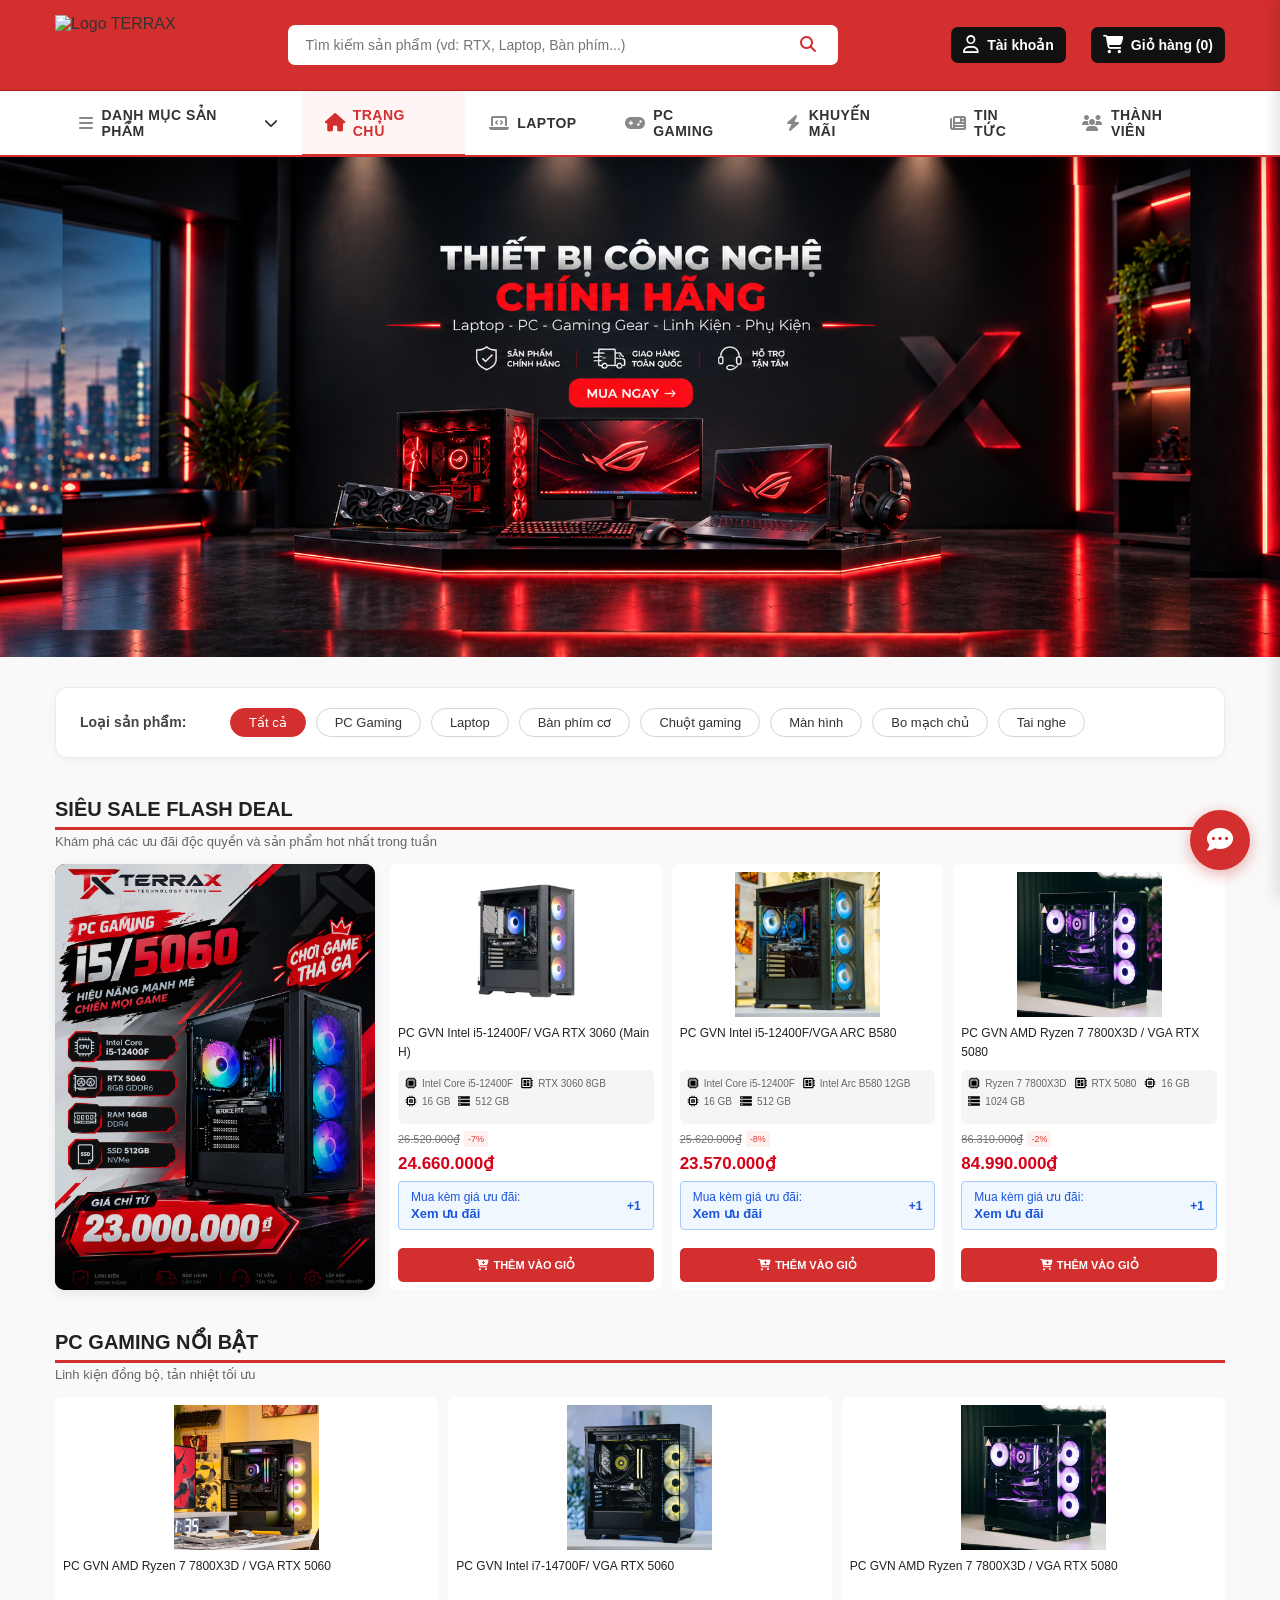
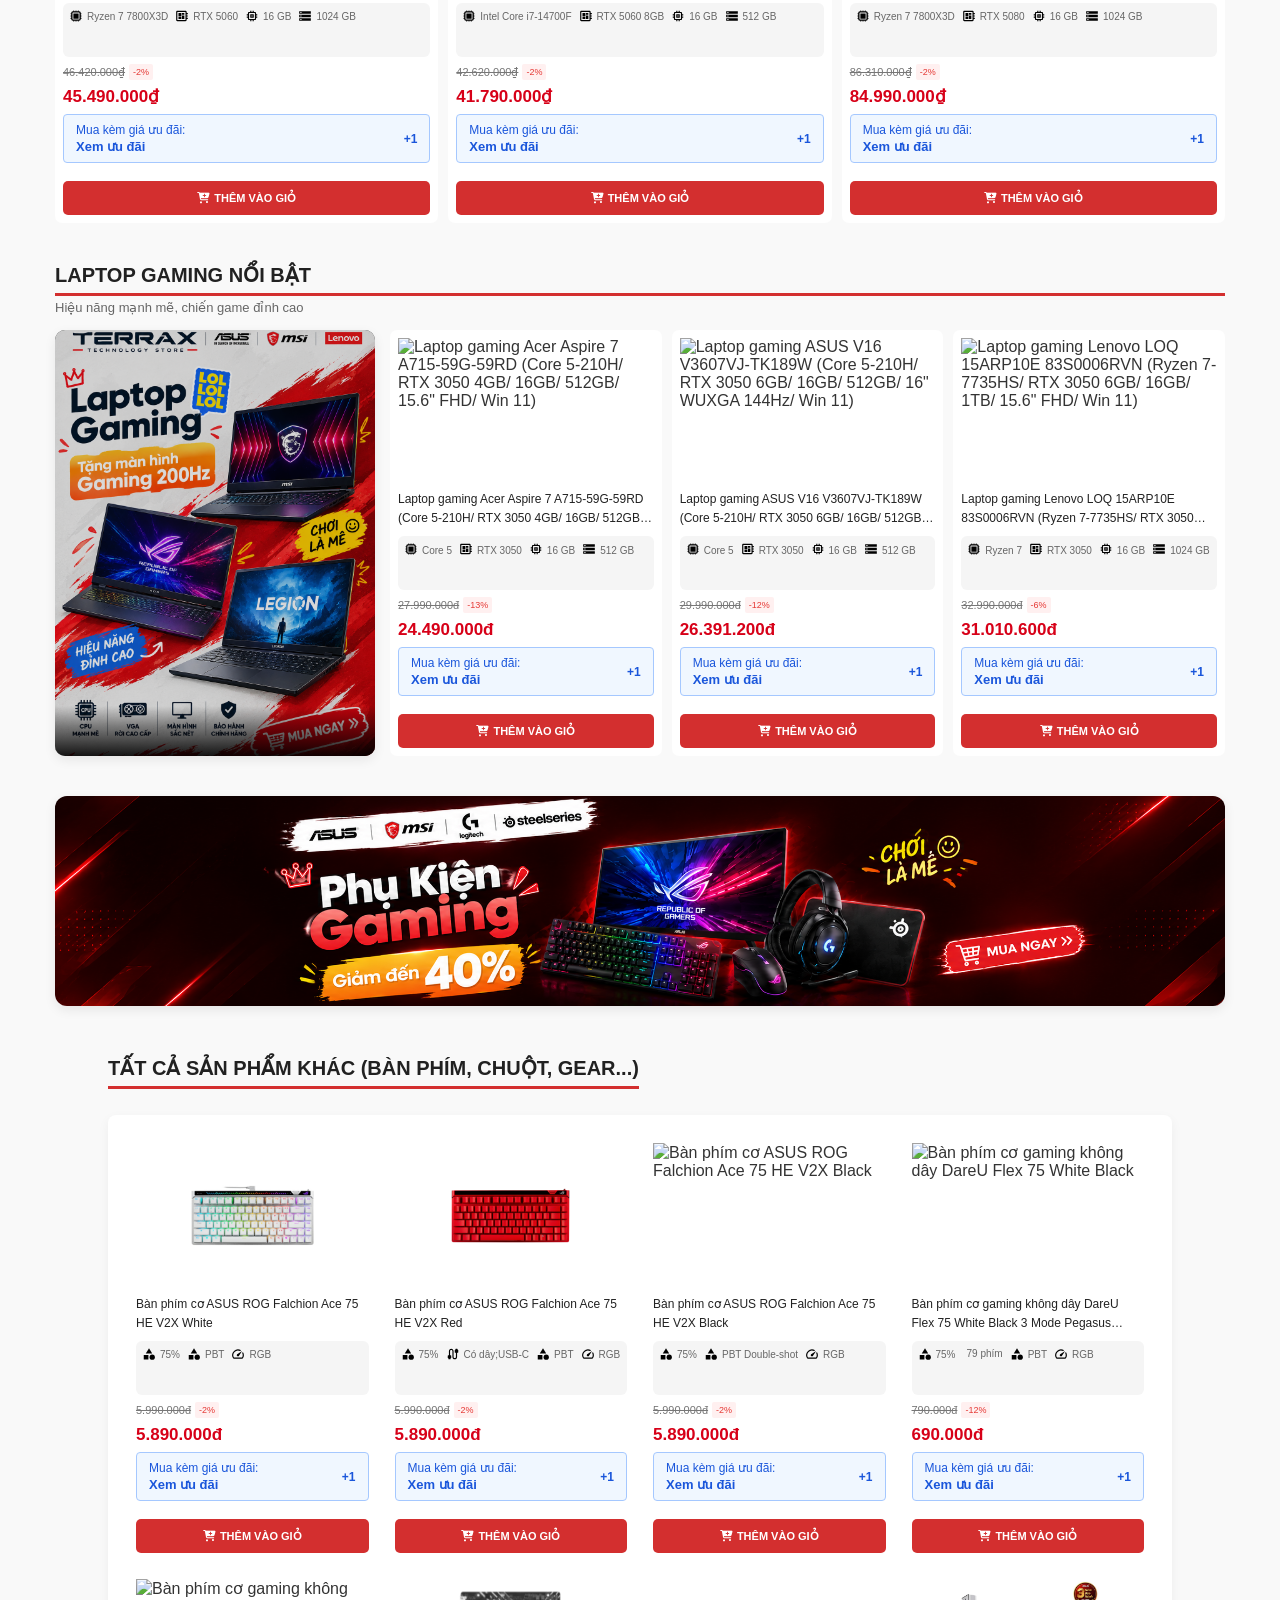
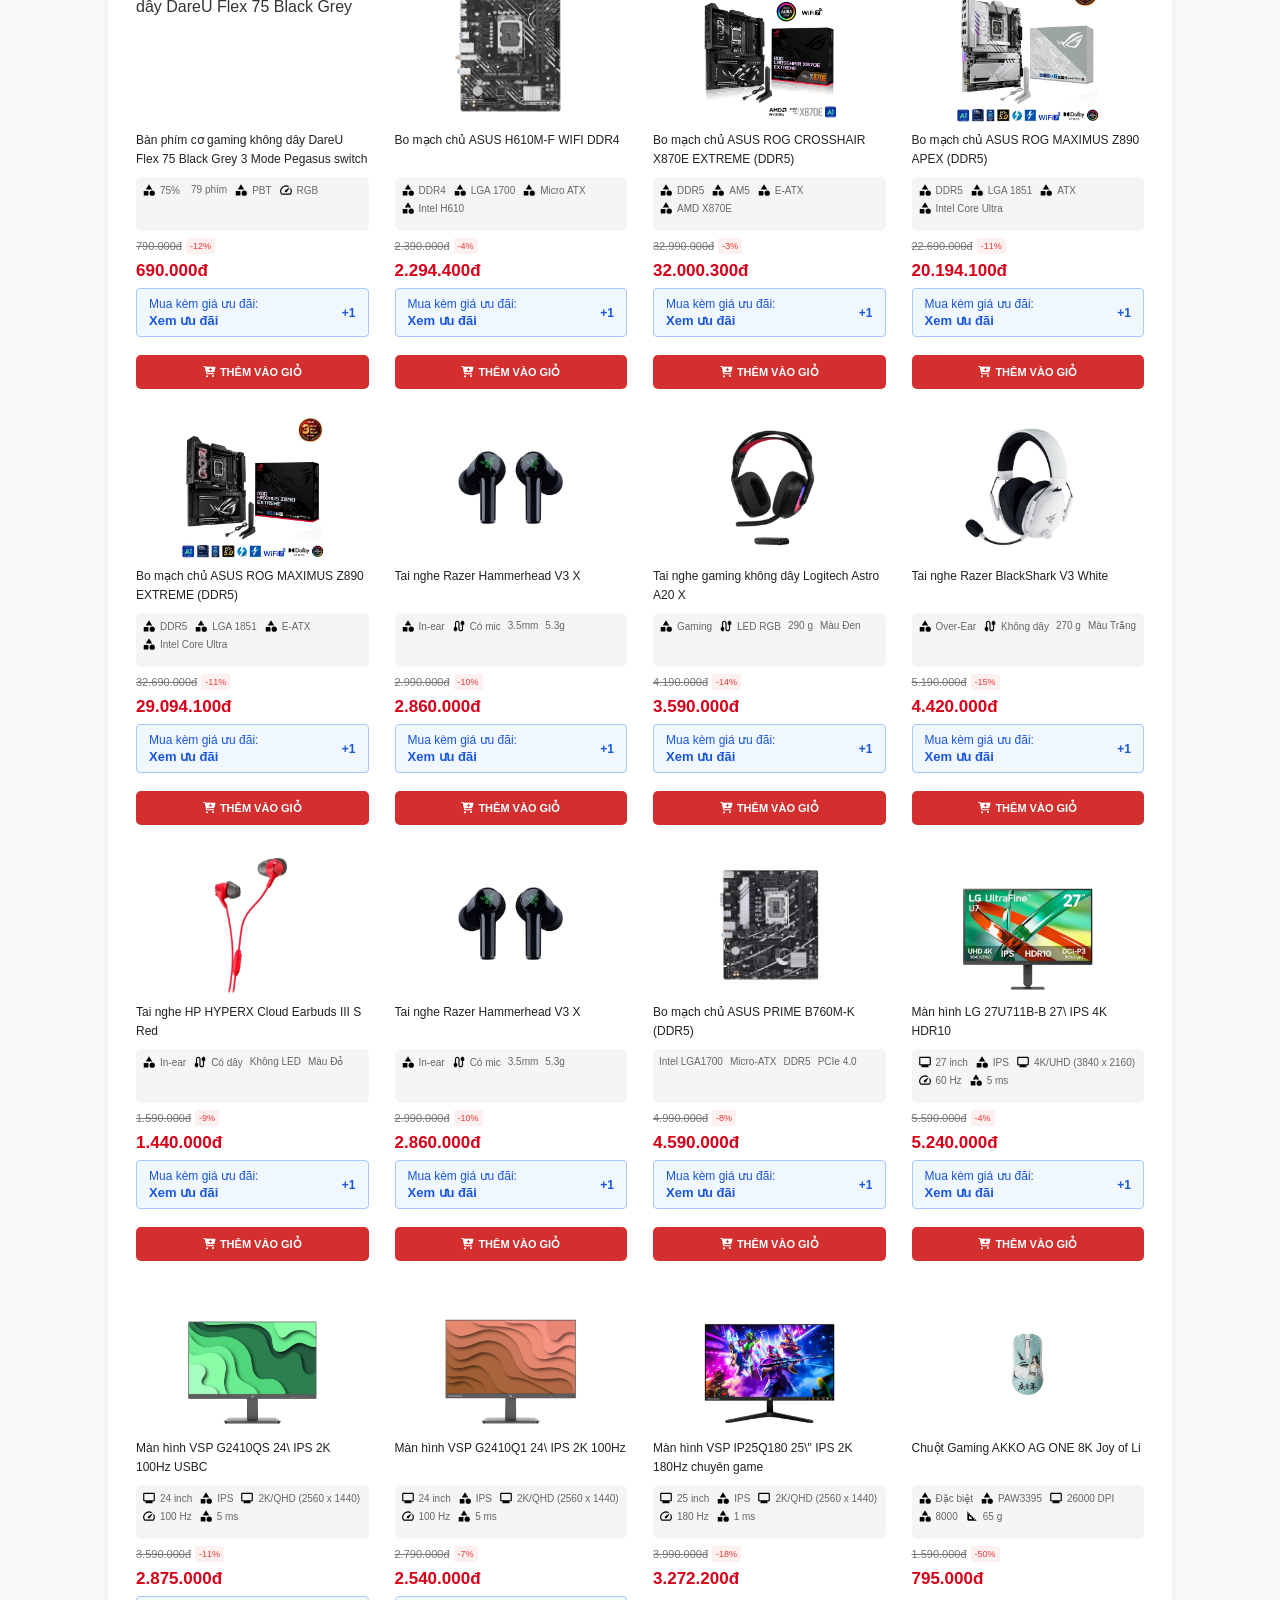
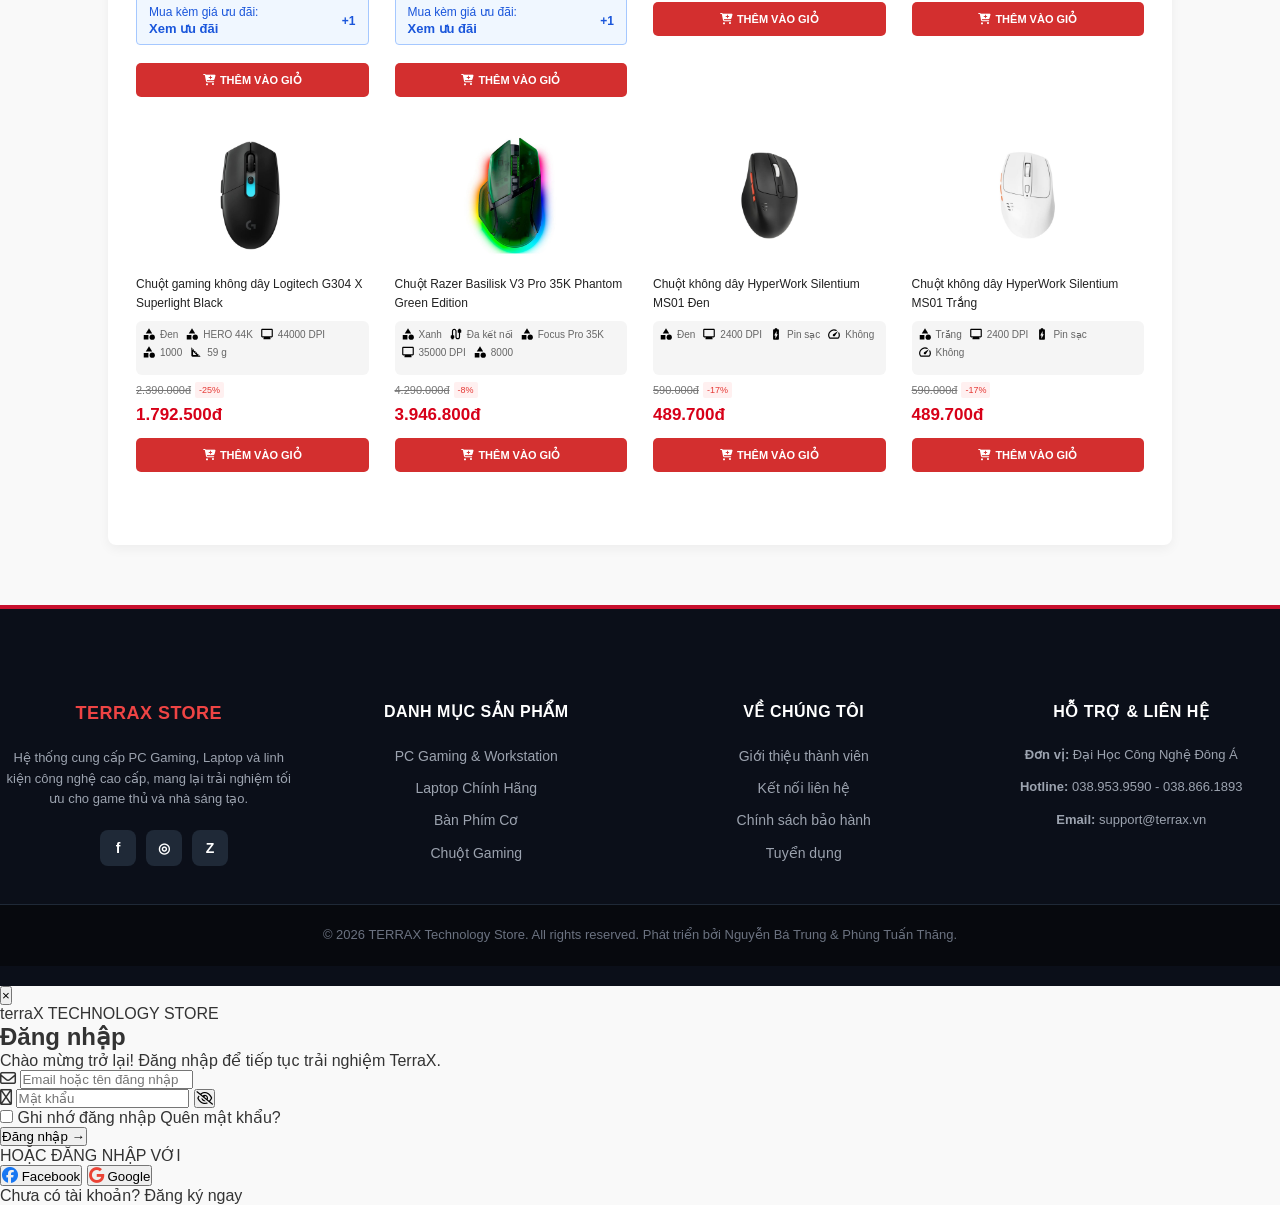
==== commit 1df908aa: "Update index.html" ====
--- a/index.html
+++ b/index.html
@@ -13,7 +13,7 @@
   </head>
 
   <body>
-    <!--HEADER-->
+    <!-- header -->
     <div class="dau_trang_co_dinh">
       <header class="phan_dau_chinh">
         <div class="khung_chua khung_phan_dau">
@@ -46,7 +46,7 @@
           </div>
         </div>
       </header>
-      <!--THANH ĐIỀU HƯỚNG-->
+      <!-- thanh điều hướng -->
 <nav class="thanh_dieu_huong">
   <div class="khung_chua khung_dieu_huong">
     
@@ -76,13 +76,13 @@
   </div>
 </nav>
     </div>
-    <!-- BANNER CHÍNH -->
+    <!-- banner chính -->
     <section
       class="bang_chuyen_anh"
       
     ><img src="images/banner_chinh1.png" alt="Banner Chính" /></section>
 
-    <!--      DANH MỤC DẠNG THẺ PILL      -->
+    <!-- danh mục dạng thẻ pill -->
     <section class="khung_chua" style="margin-top: 30px">
       <div class="khung_bo_loc_danh_muc">
         <div class="dong_bo_loc">
@@ -101,7 +101,7 @@
       </div>
     </section>
 
-   <!--      MAGAZINE BLOCK 1: FLASH SALE      -->
+   <!-- magazine block 1: flash sale -->
     <section class="khung_chua" id="flash_sale" style="margin-top: 40px">
       <div class="tieu_de_flex">
         <h2 class="tieu_de_phan"> SIÊU SALE FLASH DEAL</h2>
@@ -117,7 +117,7 @@
         </div>
 
         <div class="magazine_san_pham_phai">
-          <!-- PC 87 -->
+          <!-- pc 87 -->
           <div class="the_san_pham">
             <img
               alt="PC GVN Intel i5-12400F VGA RTX 3060"
@@ -202,7 +202,7 @@
             </button>
           </div>
 
-          <!-- PC 91 -->
+          <!-- pc 91 -->
           <div class="the_san_pham">
             <img
               alt="PC GVN Intel i5-12400F Intel Arc B580"
@@ -285,7 +285,7 @@
             </button>
           </div>
 
-          <!-- PC 85 -->
+          <!-- pc 85 -->
           <div class="the_san_pham">
             <img
               alt="PC GVN AMD Ryzen 7 7800X3D VGA RTX 5080"
@@ -357,14 +357,14 @@
       </div>
     </section>
 
-    <!--PC GAMING NỔI BẬT -->
+    <!-- pc gaming nổi bật -->
     <section class="khung_chua" id="pc_section" style="margin-top: 40px">
       <div class="tieu_de_flex">
         <h2 class="tieu_de_phan">PC GAMING NỔI BẬT</h2>
         <span class="tieu_de_phu">Linh kiện đồng bộ, tản nhiệt tối ưu</span>
       </div>
       <div class="magazine_san_pham_phai">
-        <!-- PC 95 -->
+        <!-- pc 95 -->
         <div class="the_san_pham">
           <img
             alt="PC GVN AMD Ryzen 7 7800X3D VGA RTX 5060"
@@ -433,7 +433,7 @@
           </button>
         </div>
 
-        <!-- PC 90 -->
+        <!-- pc 90 -->
         <div class="the_san_pham">
           <img
             alt="PC GVN Intel i7-14700F VGA RTX 5060"
@@ -500,7 +500,7 @@
           </button>
         </div>
 
-        <!-- PC 85 -->
+        <!-- pc 85 -->
         <div class="the_san_pham">
           <img
             alt="PC GVN AMD Ryzen 7 7800X3D VGA RTX 5080"
@@ -570,7 +570,7 @@
         </div>
       </div>
     </section>
-    <!--LAPTOP-->
+    <!-- laptop -->
     <section class="khung_chua" id="laptop_section" style="margin-top: 40px">
       <div class="tieu_de_flex">
         <h2 class="tieu_de_phan" id="#flash_sale">LAPTOP GAMING NỔI BẬT</h2>
@@ -578,7 +578,7 @@
       </div>
 
       <div class="bo_cuc_magazine">
-        <!-- Khung banner trống để bạn tùy biến sau -->
+        <!-- khung banner trống để bạn tùy biến sau -->
         <div class="magazine_banner_trai">
           <img
             src="images/banner_lap_top_hieu_nang.png"
@@ -588,7 +588,7 @@
         </div>
 
         <div class="magazine_san_pham_phai">
-           <!-- 1. ACER ASPIRE 7 59RD -->
+           <!-- 1. acer aspire 7 59rd -->
         <div
           class="the_san_pham"
           data-loai="gaming"
@@ -670,7 +670,7 @@
           </button>
         </div>
 
-        <!-- 2. ASUS V16 -->
+        <!-- 2. asus v16 -->
         <div
           class="the_san_pham"
           data-loai="gaming"
@@ -753,7 +753,7 @@
           </button>
         </div>
 
-        <!-- 3. LENOVO LOQ 15ARP10E -->
+        <!-- 3. lenovo loq 15arp10e -->
         <div
           class="the_san_pham"
           data-loai="gaming"
@@ -840,7 +840,7 @@
     </section>
 
    
-    <!-- BANNER QUẢNG CÁO GIỮA TRANG -->
+    <!-- banner quảng cáo giữa trang -->
     <section class="khung_chua" style="margin: 40px auto">
       <a href="ban-phim.html" class="khung_banner_giua">
         <img
@@ -922,7 +922,7 @@
           </button>
         </div>
 
-        <!-- SP 42 -->
+        <!-- sp 42 -->
         <div class="the_san_pham">
           <img
             src="Images_san_pham/SP_42_B_n_ph_m_c__ASUS_ROG_Falchion_.png"
@@ -991,7 +991,7 @@
           </button>
         </div>
 
-        <!-- SP 43 -->
+        <!-- sp 43 -->
         <div class="the_san_pham">
           <img
             src="https://cdn.hstatic.net/products/200000722513/ban-phim-co-asus-rog-falchion-ace-75-he-v2x-black-1_109fef2d13f84841a011563e54f88a05.jpg"
@@ -1053,7 +1053,7 @@
           </button>
         </div>
 
-        <!-- SP 47 -->
+        <!-- sp 47 -->
         <div class="the_san_pham">
           <img
             src="https://cdn.hstatic.net/products/200000722513/-co-gaming-khong-day-dareu-flex-75-white-black-3-mode-pegasus-switch-1_ef87df7f5c394723bf512fb8ac0c72d1.jpg"
@@ -1123,7 +1123,7 @@
           </button>
         </div>
 
-        <!-- SP 48 -->
+        <!-- sp 48 -->
         <div class="the_san_pham">
           <img
             src="https://cdn.hstatic.net/products/200000722513/m-co-gaming-khong-day-dareu-flex-75-black-grey-3-mode-pegasus-switch-1_944a72db55ce4f5db4a6320fbb9bcb3b.jpg"
@@ -1192,7 +1192,624 @@
             <i class="fas fa-cart-plus"></i> THÊM VÀO GIỎ
           </button>
         </div>
-        <!-- SẢN PHẨM 1 -->
+
+        <!-- bo mạch chủ asus h610 -->
+        <div class="the_san_pham">
+          <img
+            src="Images_san_pham/SP_132_Bo_m_ch_ch__ASUS_H610M_F_WIFI_.png"
+            class="anh_san_pham"
+            alt="Bo mạch chủ ASUS H610M-F WIFI DDR4"
+            loading="lazy"
+          />
+          <h3 class="ten_san_pham">Bo mạch chủ ASUS H610M-F WIFI DDR4</h3>
+          <div class="nhanh_thong_so">
+            <div class="spec-row">
+              <div class="spec-chip">
+                <img src="Tat_Ca_Icon_SVG/SP_132_1_DDR4.svg" alt="" />
+                <span>DDR4</span>
+              </div>
+              <div class="spec-chip">
+                <img src="Tat_Ca_Icon_SVG/SP_132_2_LGA_1700.svg" alt="" />
+                <span>LGA 1700</span>
+              </div>
+            </div>
+            <div class="spec-row">
+              <div class="spec-chip">
+                <img src="Tat_Ca_Icon_SVG/SP_132_3_Micro_ATX.svg" alt="" />
+                <span>Micro ATX</span>
+              </div>
+              <div class="spec-chip">
+                <img src="Tat_Ca_Icon_SVG/SP_132_5_Intel_H610.svg" alt="" />
+                <span>Intel H610</span>
+              </div>
+            </div>
+          </div>
+          <div class="gia_cu_va_giam">
+            <p class="gia_cu_san_pham">2.390.000đ</p>
+            <span class="nhan_giam_gia">-4%</span>
+          </div>
+          <p class="gia_san_pham">2.294.400đ</p>
+          <div class="khuyen_mai">
+            <div class="km_noi_dung">
+              <span class="km_tieu_de">Mua kèm giá ưu đãi:</span>
+              <span class="km_gia">Xem ưu đãi</span>
+            </div>
+            <span class="km_so_luong">+1</span>
+            <div class="hop_km">
+              <div class="hop_km_tieu_de">
+                <i class="far fa-square"></i><b>Ưu đãi đi kèm</b>
+              </div>
+              <div class="hop_km_noi_dung">
+                <i class="fas fa-tag"></i>
+                <div>
+                  <span class="km_nhan">Ưu đãi</span>
+                  <div class="km_text">Tặng kèm bộ cài đặt + hỗ trợ lắp ráp</div>
+                </div>
+              </div>
+            </div>
+          </div>
+          <button
+            class="nut_bam nut_day nut_them_gio_card"
+            onclick="themVaoGioHang(this)"
+          >
+            <i class="fas fa-cart-plus"></i> THÊM VÀO GIỎ
+          </button>
+        </div>
+
+        <!-- bo mạch chủ asus rog crosshair -->
+        <div class="the_san_pham">
+          <img
+            src="Images_san_pham/SP_133_Bo_m_ch_ch__ASUS_ROG_CROSSHAIR.jpg"
+            class="anh_san_pham"
+            alt="Bo mạch chủ ASUS ROG CROSSHAIR X870E EXTREME (DDR5)"
+            loading="lazy"
+          />
+          <h3 class="ten_san_pham">Bo mạch chủ ASUS ROG CROSSHAIR X870E EXTREME (DDR5)</h3>
+          <div class="nhanh_thong_so">
+            <div class="spec-row">
+              <div class="spec-chip">
+                <img src="Tat_Ca_Icon_SVG/SP_133_1_DDR5.svg" alt="" />
+                <span>DDR5</span>
+              </div>
+              <div class="spec-chip">
+                <img src="Tat_Ca_Icon_SVG/SP_133_2_AM5.svg" alt="" />
+                <span>AM5</span>
+              </div>
+            </div>
+            <div class="spec-row">
+              <div class="spec-chip">
+                <img src="Tat_Ca_Icon_SVG/SP_133_3_E_ATX.svg" alt="" />
+                <span>E-ATX</span>
+              </div>
+              <div class="spec-chip">
+                <img src="Tat_Ca_Icon_SVG/SP_133_5_AMD_X870E.svg" alt="" />
+                <span>AMD X870E</span>
+              </div>
+            </div>
+          </div>
+          <div class="gia_cu_va_giam">
+            <p class="gia_cu_san_pham">32.990.000đ</p>
+            <span class="nhan_giam_gia">-3%</span>
+          </div>
+          <p class="gia_san_pham">32.000.300đ</p>
+          <div class="khuyen_mai">
+            <div class="km_noi_dung">
+              <span class="km_tieu_de">Mua kèm giá ưu đãi:</span>
+              <span class="km_gia">Xem ưu đãi</span>
+            </div>
+            <span class="km_so_luong">+1</span>
+            <div class="hop_km">
+              <div class="hop_km_tieu_de">
+                <i class="far fa-square"></i><b>Ưu đãi đi kèm</b>
+              </div>
+              <div class="hop_km_noi_dung">
+                <i class="fas fa-tag"></i>
+                <div>
+                  <span class="km_nhan">Ưu đãi</span>
+                  <div class="km_text">Bảo hành chính hãng + hỗ trợ nâng cấp</div>
+                </div>
+              </div>
+            </div>
+          </div>
+          <button
+            class="nut_bam nut_day nut_them_gio_card"
+            onclick="themVaoGioHang(this)"
+          >
+            <i class="fas fa-cart-plus"></i> THÊM VÀO GIỎ
+          </button>
+        </div>
+
+        <!-- bo mạch chủ asus rog maximus apex -->
+        <div class="the_san_pham">
+          <img
+            src="Images_san_pham/SP_134_Bo_m_ch_ch__ASUS_ROG_MAXIMUS_Z.jpg"
+            class="anh_san_pham"
+            alt="Bo mạch chủ ASUS ROG MAXIMUS Z890 APEX (DDR5)"
+            loading="lazy"
+          />
+          <h3 class="ten_san_pham">Bo mạch chủ ASUS ROG MAXIMUS Z890 APEX (DDR5)</h3>
+          <div class="nhanh_thong_so">
+            <div class="spec-row">
+              <div class="spec-chip">
+                <img src="Tat_Ca_Icon_SVG/SP_134_1_DDR5.svg" alt="" />
+                <span>DDR5</span>
+              </div>
+              <div class="spec-chip">
+                <img src="Tat_Ca_Icon_SVG/SP_134_2_LGA_1851.svg" alt="" />
+                <span>LGA 1851</span>
+              </div>
+            </div>
+            <div class="spec-row">
+              <div class="spec-chip">
+                <img src="Tat_Ca_Icon_SVG/SP_134_3_ATX.svg" alt="" />
+                <span>ATX</span>
+              </div>
+              <div class="spec-chip">
+                <img src="Tat_Ca_Icon_SVG/SP_134_5_Intel_Core_Ultra.svg" alt="" />
+                <span>Intel Core Ultra</span>
+              </div>
+            </div>
+          </div>
+          <div class="gia_cu_va_giam">
+            <p class="gia_cu_san_pham">22.690.000đ</p>
+            <span class="nhan_giam_gia">-11%</span>
+          </div>
+          <p class="gia_san_pham">20.194.100đ</p>
+          <div class="khuyen_mai">
+            <div class="km_noi_dung">
+              <span class="km_tieu_de">Mua kèm giá ưu đãi:</span>
+              <span class="km_gia">Xem ưu đãi</span>
+            </div>
+            <span class="km_so_luong">+1</span>
+            <div class="hop_km">
+              <div class="hop_km_tieu_de">
+                <i class="far fa-square"></i><b>Ưu đãi đi kèm</b>
+              </div>
+              <div class="hop_km_noi_dung">
+                <i class="fas fa-tag"></i>
+                <div>
+                  <span class="km_nhan">Ưu đãi</span>
+                  <div class="km_text">Giảm thêm khi đặt combo CPU + mainboard</div>
+                </div>
+              </div>
+            </div>
+          </div>
+          <button
+            class="nut_bam nut_day nut_them_gio_card"
+            onclick="themVaoGioHang(this)"
+          >
+            <i class="fas fa-cart-plus"></i> THÊM VÀO GIỎ
+          </button>
+        </div>
+
+        <!-- bo mạch chủ asus rog maximus extreme -->
+        <div class="the_san_pham">
+          <img
+            src="Images_san_pham/SP_136_Bo_m_ch_ch__ASUS_ROG_MAXIMUS_Z.jpg"
+            class="anh_san_pham"
+            alt="Bo mạch chủ ASUS ROG MAXIMUS Z890 EXTREME (DDR5)"
+            loading="lazy"
+          />
+          <h3 class="ten_san_pham">Bo mạch chủ ASUS ROG MAXIMUS Z890 EXTREME (DDR5)</h3>
+          <div class="nhanh_thong_so">
+            <div class="spec-row">
+              <div class="spec-chip">
+                <img src="Tat_Ca_Icon_SVG/SP_132_1_DDR4.svg" alt="" />
+                <span>DDR5</span>
+              </div>
+              <div class="spec-chip">
+                <img src="Tat_Ca_Icon_SVG/SP_132_2_LGA_1700.svg" alt="" />
+                <span>LGA 1851</span>
+              </div>
+            </div>
+            <div class="spec-row">
+              <div class="spec-chip">
+                <img src="Tat_Ca_Icon_SVG/SP_132_3_Micro_ATX.svg" alt="" />
+                <span>E-ATX</span>
+              </div>
+              <div class="spec-chip">
+                <img src="Tat_Ca_Icon_SVG/SP_132_5_Intel_H610.svg" alt="" />
+                <span>Intel Core Ultra</span>
+              </div>
+            </div>
+          </div>
+          <div class="gia_cu_va_giam">
+            <p class="gia_cu_san_pham">32.690.000đ</p>
+            <span class="nhan_giam_gia">-11%</span>
+          </div>
+          <p class="gia_san_pham">29.094.100đ</p>
+          <div class="khuyen_mai">
+            <div class="km_noi_dung">
+              <span class="km_tieu_de">Mua kèm giá ưu đãi:</span>
+              <span class="km_gia">Xem ưu đãi</span>
+            </div>
+            <span class="km_so_luong">+1</span>
+            <div class="hop_km">
+              <div class="hop_km_tieu_de">
+                <i class="far fa-square"></i><b>Ưu đãi đi kèm</b>
+              </div>
+              <div class="hop_km_noi_dung">
+                <i class="fas fa-tag"></i>
+                <div>
+                  <span class="km_nhan">Ưu đãi</span>
+                  <div class="km_text">Tặng combo cooling + phụ kiện chuyên nghiệp</div>
+                </div>
+              </div>
+            </div>
+          </div>
+          <button
+            class="nut_bam nut_day nut_them_gio_card"
+            onclick="themVaoGioHang(this)"
+          >
+            <i class="fas fa-cart-plus"></i> THÊM VÀO GIỎ
+          </button>
+        </div>
+
+        <!-- tai nghe razer hammerhead -->
+        <div class="the_san_pham">
+          <img
+            src="Images_san_pham/SP_111_Tai_nghe_Razer_Hammerhead_V3_X.jpg"
+            class="anh_san_pham"
+            alt="Tai nghe Razer Hammerhead V3 X"
+            loading="lazy"
+          />
+          <h3 class="ten_san_pham">Tai nghe Razer Hammerhead V3 X</h3>
+          <div class="nhanh_thong_so">
+            <div class="spec-row">
+              <div class="spec-chip">
+                <img src="Tat_Ca_Icon_SVG/SP_111_1_In_ear.svg" alt="" />
+                <span>In-ear</span>
+              </div>
+              <div class="spec-chip">
+                <img src="Tat_Ca_Icon_SVG/SP_113_1_C__d_y.svg" alt="" />
+                <span>Có mic</span>
+              </div>
+            </div>
+            <div class="spec-row">
+              <div class="spec-chip">
+                <span>3.5mm</span>
+              </div>
+              <div class="spec-chip">
+                <span>5.3g</span>
+              </div>
+            </div>
+          </div>
+          <div class="gia_cu_va_giam">
+            <p class="gia_cu_san_pham">2.990.000đ</p>
+            <span class="nhan_giam_gia">-10%</span>
+          </div>
+          <p class="gia_san_pham">2.860.000đ</p>
+          <div class="khuyen_mai">
+            <div class="km_noi_dung">
+              <span class="km_tieu_de">Mua kèm giá ưu đãi:</span>
+              <span class="km_gia">Xem ưu đãi</span>
+            </div>
+            <span class="km_so_luong">+1</span>
+            <div class="hop_km">
+              <div class="hop_km_tieu_de">
+                <i class="far fa-square"></i><b>Ưu đãi đi kèm</b>
+              </div>
+              <div class="hop_km_noi_dung">
+                <i class="fas fa-tag"></i>
+                <div>
+                  <span class="km_nhan">Ưu đãi</span>
+                  <div class="km_text">Giảm 5% khi mua kèm chuột / bàn phím</div>
+                </div>
+              </div>
+            </div>
+          </div>
+          <button
+            class="nut_bam nut_day nut_them_gio_card"
+            onclick="themVaoGioHang(this)"
+          >
+            <i class="fas fa-cart-plus"></i> THÊM VÀO GIỎ
+          </button>
+        </div>
+
+        <!-- tai nghe logitech astro a20 -->
+        <div class="the_san_pham">
+          <img
+            src="Images_san_pham/SP_117_Tai_nghe_gaming_kh_ng_d_y_Logi.jpg"
+            class="anh_san_pham"
+            alt="Tai nghe gaming không dây Logitech Astro A20 X"
+            loading="lazy"
+          />
+          <h3 class="ten_san_pham">Tai nghe gaming không dây Logitech Astro A20 X</h3>
+          <div class="nhanh_thong_so">
+            <div class="spec-row">
+              <div class="spec-chip">
+                <img src="Tat_Ca_Icon_SVG/SP_113_2_In_ear.svg" alt="" />
+                <span>Gaming</span>
+              </div>
+              <div class="spec-chip">
+                <img src="Tat_Ca_Icon_SVG/SP_113_1_C__d_y.svg" alt="" />
+                <span>LED RGB</span>
+              </div>
+            </div>
+            <div class="spec-row">
+              <div class="spec-chip">
+                <span>290 g</span>
+              </div>
+              <div class="spec-chip">
+                <span>Màu Đen</span>
+              </div>
+            </div>
+          </div>
+          <div class="gia_cu_va_giam">
+            <p class="gia_cu_san_pham">4.190.000đ</p>
+            <span class="nhan_giam_gia">-14%</span>
+          </div>
+          <p class="gia_san_pham">3.590.000đ</p>
+          <div class="khuyen_mai">
+            <div class="km_noi_dung">
+              <span class="km_tieu_de">Mua kèm giá ưu đãi:</span>
+              <span class="km_gia">Xem ưu đãi</span>
+            </div>
+            <span class="km_so_luong">+1</span>
+            <div class="hop_km">
+              <div class="hop_km_tieu_de">
+                <i class="far fa-square"></i><b>Ưu đãi đi kèm</b>
+              </div>
+              <div class="hop_km_noi_dung">
+                <i class="fas fa-tag"></i>
+                <div>
+                  <span class="km_nhan">Ưu đãi</span>
+                  <div class="km_text">Nhận quà tặng phụ kiện khi mua ngay</div>
+                </div>
+              </div>
+            </div>
+          </div>
+          <button
+            class="nut_bam nut_day nut_them_gio_card"
+            onclick="themVaoGioHang(this)"
+          >
+            <i class="fas fa-cart-plus"></i> THÊM VÀO GIỎ
+          </button>
+        </div>
+
+        <!-- tai nghe razer blackshark white -->
+        <div class="the_san_pham">
+          <img
+            src="Images_san_pham/SP_120_Tai_nghe_Razer_BlackShark_V3_W.jpg"
+            class="anh_san_pham"
+            alt="Tai nghe Razer BlackShark V3 White"
+            loading="lazy"
+          />
+          <h3 class="ten_san_pham">Tai nghe Razer BlackShark V3 White</h3>
+          <div class="nhanh_thong_so">
+            <div class="spec-row">
+              <div class="spec-chip">
+                <img src="Tat_Ca_Icon_SVG/SP_113_2_In_ear.svg" alt="" />
+                <span>Over-Ear</span>
+              </div>
+              <div class="spec-chip">
+                <img src="Tat_Ca_Icon_SVG/SP_113_1_C__d_y.svg" alt="" />
+                <span>Không dây</span>
+              </div>
+            </div>
+            <div class="spec-row">
+              <div class="spec-chip">
+                <span>270 g</span>
+              </div>
+              <div class="spec-chip">
+                <span>Màu Trắng</span>
+              </div>
+            </div>
+          </div>
+          <div class="gia_cu_va_giam">
+            <p class="gia_cu_san_pham">5.190.000đ</p>
+            <span class="nhan_giam_gia">-15%</span>
+          </div>
+          <p class="gia_san_pham">4.420.000đ</p>
+          <div class="khuyen_mai">
+            <div class="km_noi_dung">
+              <span class="km_tieu_de">Mua kèm giá ưu đãi:</span>
+              <span class="km_gia">Xem ưu đãi</span>
+            </div>
+            <span class="km_so_luong">+1</span>
+            <div class="hop_km">
+              <div class="hop_km_tieu_de">
+                <i class="far fa-square"></i><b>Ưu đãi đi kèm</b>
+              </div>
+              <div class="hop_km_noi_dung">
+                <i class="fas fa-tag"></i>
+                <div>
+                  <span class="km_nhan">Ưu đãi</span>
+                  <div class="km_text">Áp dụng đặt hàng trực tuyến + giao hỏa tốc</div>
+                </div>
+              </div>
+            </div>
+          </div>
+          <button
+            class="nut_bam nut_day nut_them_gio_card"
+            onclick="themVaoGioHang(this)"
+          >
+            <i class="fas fa-cart-plus"></i> THÊM VÀO GIỎ
+          </button>
+        </div>
+
+        <!-- tai nghe hyperx earbuds red -->
+        <div class="the_san_pham">
+          <img
+            src="Images_san_pham/SP_114_Tai_nghe_HP_HYPERX_Cloud_Earbu.jpg"
+            class="anh_san_pham"
+            alt="Tai nghe HP HYPERX Cloud Earbuds III S Red"
+            loading="lazy"
+          />
+          <h3 class="ten_san_pham">Tai nghe HP HYPERX Cloud Earbuds III S Red</h3>
+          <div class="nhanh_thong_so">
+            <div class="spec-row">
+              <div class="spec-chip">
+                <img src="Tat_Ca_Icon_SVG/SP_113_2_In_ear.svg" alt="" />
+                <span>In-ear</span>
+              </div>
+              <div class="spec-chip">
+                <img src="Tat_Ca_Icon_SVG/SP_113_1_C__d_y.svg" alt="" />
+                <span>Có dây</span>
+              </div>
+            </div>
+            <div class="spec-row">
+              <div class="spec-chip">
+                <span>Không LED</span>
+              </div>
+              <div class="spec-chip">
+                <span>Màu Đỏ</span>
+              </div>
+            </div>
+          </div>
+          <div class="gia_cu_va_giam">
+            <p class="gia_cu_san_pham">1.590.000đ</p>
+            <span class="nhan_giam_gia">-9%</span>
+          </div>
+          <p class="gia_san_pham">1.440.000đ</p>
+          <div class="khuyen_mai">
+            <div class="km_noi_dung">
+              <span class="km_tieu_de">Mua kèm giá ưu đãi:</span>
+              <span class="km_gia">Xem ưu đãi</span>
+            </div>
+            <span class="km_so_luong">+1</span>
+            <div class="hop_km">
+              <div class="hop_km_tieu_de">
+                <i class="far fa-square"></i><b>Ưu đãi đi kèm</b>
+              </div>
+              <div class="hop_km_noi_dung">
+                <i class="fas fa-tag"></i>
+                <div>
+                  <span class="km_nhan">Ưu đãi</span>
+                  <div class="km_text">Tặng thêm tai nghe phụ kiện mini</div>
+                </div>
+              </div>
+            </div>
+          </div>
+          <button
+            class="nut_bam nut_day nut_them_gio_card"
+            onclick="themVaoGioHang(this)"
+          >
+            <i class="fas fa-cart-plus"></i> THÊM VÀO GIỎ
+          </button>
+        </div>
+
+        <!-- tai nghe razer -->
+        <div class="the_san_pham">
+          <img
+            src="Images_san_pham/SP_111_Tai_nghe_Razer_Hammerhead_V3_X.jpg"
+            class="anh_san_pham"
+            alt="Tai nghe Razer Hammerhead V3 X"
+            loading="lazy"
+          />
+          <h3 class="ten_san_pham">Tai nghe Razer Hammerhead V3 X</h3>
+          <div class="nhanh_thong_so">
+            <div class="spec-row">
+              <div class="spec-chip">
+                <img src="Tat_Ca_Icon_SVG/SP_111_1_In_ear.svg" alt="" />
+                <span>In-ear</span>
+              </div>
+              <div class="spec-chip">
+                <img src="Tat_Ca_Icon_SVG/SP_113_1_C__d_y.svg" alt="" />
+                <span>Có mic</span>
+              </div>
+            </div>
+            <div class="spec-row">
+              <div class="spec-chip">
+                <span>3.5mm</span>
+              </div>
+              <div class="spec-chip">
+                <span>5.3g</span>
+              </div>
+            </div>
+          </div>
+          <div class="gia_cu_va_giam">
+            <p class="gia_cu_san_pham">2.990.000đ</p>
+            <span class="nhan_giam_gia">-10%</span>
+          </div>
+          <p class="gia_san_pham">2.860.000đ</p>
+          <div class="khuyen_mai">
+            <div class="km_noi_dung">
+              <span class="km_tieu_de">Mua kèm giá ưu đãi:</span>
+              <span class="km_gia">Xem ưu đãi</span>
+            </div>
+            <span class="km_so_luong">+1</span>
+            <div class="hop_km">
+              <div class="hop_km_tieu_de">
+                <i class="far fa-square"></i><b>Ưu đãi đi kèm</b>
+              </div>
+              <div class="hop_km_noi_dung">
+                <i class="fas fa-tag"></i>
+                <div>
+                  <span class="km_nhan">Ưu đãi</span>
+                  <div class="km_text">Giảm 5% khi mua kèm chuột / bàn phím</div>
+                </div>
+              </div>
+            </div>
+          </div>
+          <button
+            class="nut_bam nut_day nut_them_gio_card"
+            onclick="themVaoGioHang(this)"
+          >
+            <i class="fas fa-cart-plus"></i> THÊM VÀO GIỎ
+          </button>
+        </div>
+
+        <!-- bo mạch chủ asus -->
+        <div class="the_san_pham">
+          <img
+            src="Images_san_pham/SP_130_Bo_m_ch_ch__ASUS_PRIME_B760M_K.png"
+            class="anh_san_pham"
+            alt="Bo mạch chủ ASUS PRIME B760M-K (DDR5)"
+            loading="lazy"
+          />
+          <h3 class="ten_san_pham">Bo mạch chủ ASUS PRIME B760M-K (DDR5)</h3>
+          <div class="nhanh_thong_so">
+            <div class="spec-row">
+              <div class="spec-chip">
+                <span>Intel LGA1700</span>
+              </div>
+              <div class="spec-chip">
+                <span>Micro-ATX</span>
+              </div>
+            </div>
+            <div class="spec-row">
+              <div class="spec-chip">
+                <span>DDR5</span>
+              </div>
+              <div class="spec-chip">
+                <span>PCIe 4.0</span>
+              </div>
+            </div>
+          </div>
+          <div class="gia_cu_va_giam">
+            <p class="gia_cu_san_pham">4.990.000đ</p>
+            <span class="nhan_giam_gia">-8%</span>
+          </div>
+          <p class="gia_san_pham">4.590.000đ</p>
+          <div class="khuyen_mai">
+            <div class="km_noi_dung">
+              <span class="km_tieu_de">Mua kèm giá ưu đãi:</span>
+              <span class="km_gia">Xem ưu đãi</span>
+            </div>
+            <span class="km_so_luong">+1</span>
+            <div class="hop_km">
+              <div class="hop_km_tieu_de">
+                <i class="far fa-square"></i><b>Ưu đãi đi kèm</b>
+              </div>
+              <div class="hop_km_noi_dung">
+                <i class="fas fa-tag"></i>
+                <div>
+                  <span class="km_nhan">Ưu đãi</span>
+                  <div class="km_text">Tặng bộ tản nhiệt CPU + hỗ trợ lắp đặt</div>
+                </div>
+              </div>
+            </div>
+          </div>
+          <button
+            class="nut_bam nut_day nut_them_gio_card"
+            onclick="themVaoGioHang(this)"
+          >
+            <i class="fas fa-cart-plus"></i> THÊM VÀO GIỎ
+          </button>
+        </div>
+
+        <!-- sản phẩm 1 -->
           <div class="the_san_pham">
             <img
               src="Images_san_pham/SP_62_M_n_h_nh_LG_27U711B_B_27__IPS_.jpg"
@@ -1278,7 +1895,7 @@
             </button>
           </div>
 
-          <!-- SẢN PHẨM 2 -->
+          <!-- sản phẩm 2 -->
           <div class="the_san_pham">
             <img
               src="Images_san_pham/SP_63_M_n_h_nh_VSP_G2410QS_24__IPS_2.jpg"
@@ -1366,7 +1983,7 @@
             </button>
           </div>
 
-          <!-- SẢN PHẨM 3 -->
+          <!-- sản phẩm 3 -->
           <div class="the_san_pham">
             <img
               src="Images_san_pham/SP_64_M_n_h_nh_VSP_G2410Q1_24__IPS_2.jpg"
@@ -1452,7 +2069,7 @@
             </button>
           </div>
 
-          <!-- SẢN PHẨM 4 -->
+          <!-- sản phẩm 4 -->
           <div class="the_san_pham">
             <img
               src="Images_san_pham/SP_65_M_n_h_nh_VSP_IP25Q180_25__IPS_.jpg"
@@ -1558,7 +2175,7 @@
           </button>
         </div>
 
-        <!-- SẢN PHẨM 3 -->
+        <!-- sản phẩm 3 -->
         <div class="the_san_pham">
           <img
             src="Images_san_pham/SP_23_Chu_t_gaming_kh_ng_d_y_Logitec.jpg"
@@ -1607,7 +2224,7 @@
           </button>
         </div>
 
-        <!-- SẢN PHẨM 4 -->
+        <!-- sản phẩm 4 -->
         <div class="the_san_pham">
           <img
             src="Images_san_pham/SP_24_Chu_t_Razer_Basilisk_V3_Pro_35.jpg"
@@ -1657,7 +2274,7 @@
           </button>
         </div>
 
-        <!-- SẢN PHẨM 5 -->
+        <!-- sản phẩm 5 -->
         <div class="the_san_pham">
           <img
             src="Images_san_pham/SP_25_Chu_t_kh_ng_d_y_HyperWork_Sile.jpg"
@@ -1701,7 +2318,7 @@
           </button>
         </div>
 
-        <!-- SẢN PHẨM 6 -->
+        <!-- sản phẩm 6 -->
         <div class="the_san_pham">
           <img
             src="Images_san_pham/SP_26_Chu_t_kh_ng_d_y_HyperWork_Sile.jpg"
@@ -1747,7 +2364,7 @@
       </div>
     </section>
 </div>
-    <!--      GIỎ HÀNG SIDEBAR      -->
+    <!-- giỏ hàng sidebar -->
     <div
       class="lop_phu_gio_hang"
       id="lop_phu_gio_hang_id"
@@ -1822,7 +2439,7 @@
 </footer>
 
     <script src="java.js"></script>
-    <!-- CHATBOT HỖ TRỢ -->
+    <!-- chatbot hỗ trợ -->
     <button class="nut_bat_chatbot" onclick="batTatChatbot()">
       <i class="fas fa-comment-dots"></i>
     </button>
@@ -1844,32 +2461,32 @@
     </div>
 
 
-    <!-- Modal Đăng nhập TerraX -->
-<div id="terraXLoginModal" class="tx-modal-overlay">
+    <!-- modal đăng nhập terrax -->
+<div id="terraXLoginModal" class="tx-modal-overlay" role="dialog" aria-modal="true" aria-labelledby="txLoginTitle">
     <div class="tx-modal-box">
-        <!-- Nút đóng (X) -->
+        <!-- nút đóng (x) -->
         <button type="button" class="tx-close-btn" onclick="closeTerraXModal()">&times;</button>
         
-        <!-- Logo & Tiêu đề -->
+        <!-- logo & tiêu đề -->
         <div class="tx-logo-area">
             <span class="tx-logo-text">terra<span class="tx-red">X</span></span>
             <span class="tx-sub-logo">TECHNOLOGY STORE</span>
-            <h2 class="tx-title">Đăng nhập</h2>
+            <h2 class="tx-title" id="txLoginTitle">Đăng nhập</h2>
             <p class="tx-desc">Chào mừng trở lại! Đăng nhập để tiếp tục trải nghiệm TerraX.</p>
         </div>
 
-        <!-- Khung hiển thị thông báo lỗi trực tiếp -->
+        <!-- khung hiển thị thông báo lỗi trực tiếp -->
         <div id="loginErrorMsg" style="display: none;"></div>
 
-        <!-- Form -->
+        <!-- form -->
         <form onsubmit="handleLoginSubmit(event)">
-            <!-- Email -->
+            <!-- email -->
             <div class="tx-input-group">
                 <i class="far fa-envelope tx-input-icon"></i>
                 <input type="text" id="loginEmail" placeholder="Email hoặc tên đăng nhập" class="tx-input">
             </div>
 
-            <!-- Mật khẩu -->
+            <!-- mật khẩu -->
             <div class="tx-input-group">
                 <i class="far fa-lock tx-input-icon"></i>
                 <input type="password" id="loginPassword" placeholder="Mật khẩu" class="tx-input">
@@ -1878,25 +2495,25 @@
                 </button>
             </div>
 
-            <!-- Ghi nhớ & Quên mật khẩu -->
+            <!-- ghi nhớ & quên mật khẩu -->
             <div class="tx-remember-row">
                 <label class="tx-checkbox-label">
-                    <input type="checkbox" class="tx-checkbox">
+                    <input type="checkbox" class="tx-checkbox" id="txRememberLogin">
                     <span>Ghi nhớ đăng nhập</span>
                 </label>
                 <a href="#" onclick="showInlineError('Tính năng quên mật khẩu đang phát triển'); return false;" class="tx-forgot-link">Quên mật khẩu?</a>
             </div>
 
-            <!-- Nút Đăng nhập -->
+            <!-- nút đăng nhập -->
             <button type="submit" class="tx-submit-btn">Đăng nhập &rarr;</button>
         </form>
 
-        <!-- Phân cách -->
+        <!-- phân cách -->
         <div class="tx-divider">
             <span>HOẶC ĐĂNG NHẬP VỚI</span>
         </div>
 
-        <!-- Mạng xã hội -->
+        <!-- mạng xã hội -->
         <div class="tx-social-grid">
             <button type="button" onclick="showInlineError('Đăng nhập Facebook đang phát triển')" class="tx-social-btn">
                 <i class="fab fa-facebook" style="color: #1877f2; font-size: 16px;"></i> Facebook
@@ -1906,145 +2523,12 @@
             </button>
         </div>
 
-        <!-- Footer Đăng ký -->
+        <!-- footer đăng ký -->
         <div class="tx-footer-text">
             Chưa có tài khoản? <a href="#" onclick="showInlineError('Chức năng đăng ký đang phát triển'); return false;" class="tx-red-link">Đăng ký ngay</a>
         </div>
     </div>
 </div>
 
-<!-- CSS Riêng cho Modal & Thông báo lỗi -->
-<style>
-    .tx-modal-overlay {
-        display: none;
-        position: fixed;
-        top: 0; left: 0; width: 100%; height: 100%;
-        background-color: rgba(0, 0, 0, 0.75);
-        backdrop-filter: blur(4px);
-        z-index: 99999;
-        justify-content: center;
-        align-items: center;
-        font-family: inherit;
-    }
-    .tx-modal-box {
-        position: relative;
-        width: 100%;
-        max-width: 440px;
-        background: #121214;
-        border: 1px solid rgba(255, 42, 77, 0.3);
-        border-radius: 16px;
-        padding: 32px;
-        box-shadow: 0 0 40px rgba(255, 42, 77, 0.15);
-        color: #fff;
-        box-sizing: border-box;
-    }
-    .tx-close-btn {
-        position: absolute;
-        top: 16px; right: 16px;
-        width: 32px; height: 32px;
-        border-radius: 50%;
-        background: #1e1e24;
-        border: none;
-        color: #9ca3af;
-        font-size: 20px;
-        cursor: pointer;
-        display: flex; align-items: center; justify-content: center;
-        transition: 0.2s;
-    }
-    .tx-close-btn:hover { color: #fff; background: #2a2a32; }
-    .tx-logo-area { text-align: center; margin-bottom: 20px; }
-    .tx-logo-text { font-size: 24px; font-weight: 900; letter-spacing: 1px; color: #fff; display: block; }
-    .tx-red { color: #ff2a4d; }
-    .tx-sub-logo { font-size: 9px; letter-spacing: 2.5px; color: #ff2a4d; font-weight: 600; display: block; margin-top: 2px; }
-    .tx-title { font-size: 20px; font-weight: bold; margin: 16px 0 4px 0; color: #fff; }
-    .tx-desc { font-size: 12px; color: #9ca3af; margin: 0; }
-    
-    /* Style cho khung báo lỗi bên trong modal */
-    #loginErrorMsg {
-        background: rgba(255, 42, 77, 0.1);
-        border: 1px solid rgba(255, 42, 77, 0.4);
-        color: #ff2a4d;
-        padding: 10px 14px;
-        border-radius: 10px;
-        font-size: 13px;
-        margin-bottom: 16px;
-        text-align: center;
-        font-weight: 500;
-        animation: shake 0.3s ease-in-out;
-    }
-    @keyframes shake {
-        0%, 100% { transform: translateX(0); }
-        25% { transform: translateX(-5px); }
-        75% { transform: translateX(5px); }
-    }
-
-    .tx-input-group { position: relative; margin-bottom: 16px; }
-    .tx-input-icon { position: absolute; left: 16px; top: 50%; transform: translateY(-50%); color: #9ca3af; font-size: 14px; }
-    .tx-input {
-        width: 100%;
-        background: #18181c;
-        border: 1px solid #2a2a30;
-        border-radius: 12px;
-        padding: 12px 16px 12px 44px;
-        font-size: 14px;
-        color: #fff;
-        box-sizing: border-box;
-        outline: none;
-        transition: border-color 0.2s;
-    }
-    .tx-input:focus { border-color: #ff2a4d; }
-    .tx-eye-btn {
-        position: absolute; right: 16px; top: 50%; transform: translateY(-50%);
-        background: none; border: none; color: #9ca3af; cursor: pointer; font-size: 14px;
-    }
-    .tx-eye-btn:hover { color: #fff; }
-    
-    .tx-remember-row { display: flex; justify-content: space-between; align-items: center; font-size: 12px; margin-bottom: 24px; }
-    .tx-checkbox-label { display: flex; align-items: center; gap: 8px; cursor: pointer; color: #d1d5db; }
-    .tx-checkbox { accent-color: #ff2a4d; width: 16px; height: 16px; }
-    .tx-forgot-link { color: #ff2a4d; text-decoration: none; font-weight: 500; }
-    .tx-forgot-link:hover { text-decoration: underline; }
-    
-    .tx-submit-btn {
-        width: 100%;
-        background: #ff2a4d;
-        color: #fff;
-        border: none;
-        border-radius: 12px;
-        padding: 12px;
-        font-size: 14px;
-        font-weight: 600;
-        cursor: pointer;
-        transition: background 0.2s, box-shadow 0.2s;
-        box-shadow: 0 4px 20px rgba(255, 42, 77, 0.3);
-    }
-    .tx-submit-btn:hover { background: #e02443; }
-    
-    .tx-divider {
-        position: relative; text-align: center; margin: 24px 0;
-        border-top: 1px solid #2a2a30;
-    }
-    .tx-divider span {
-        position: relative; top: -10px; background: #121214; padding: 0 12px;
-        font-size: 10px; letter-spacing: 1px; color: #6b7280; font-weight: 600;
-    }
-    
-    .tx-social-grid { display: grid; grid-template-columns: 1fr 1fr; gap: 12px; margin-bottom: 24px; }
-    .tx-social-btn {
-        background: #18181c; border: 1px solid #2a2a30; border-radius: 12px;
-        padding: 10px; color: #d1d5db; font-size: 12px; font-weight: 500;
-        cursor: pointer; display: flex; align-items: center; justify-content: center; gap: 8px;
-        transition: background 0.2s;
-    }
-    .tx-social-btn:hover { background: #202026; color: #fff; }
-    .tx-footer-text { text-align: center; font-size: 12px; color: #9ca3af; }
-    .tx-red-link { color: #ff2a4d; font-weight: 600; text-decoration: none; }
-    .tx-red-link:hover { text-decoration: underline; }
-</style>
-
-<!-- JavaScript Xử lý hiển thị lỗi trực tiếp -->
-<script>
-
-</script>
   </body>
 </html>
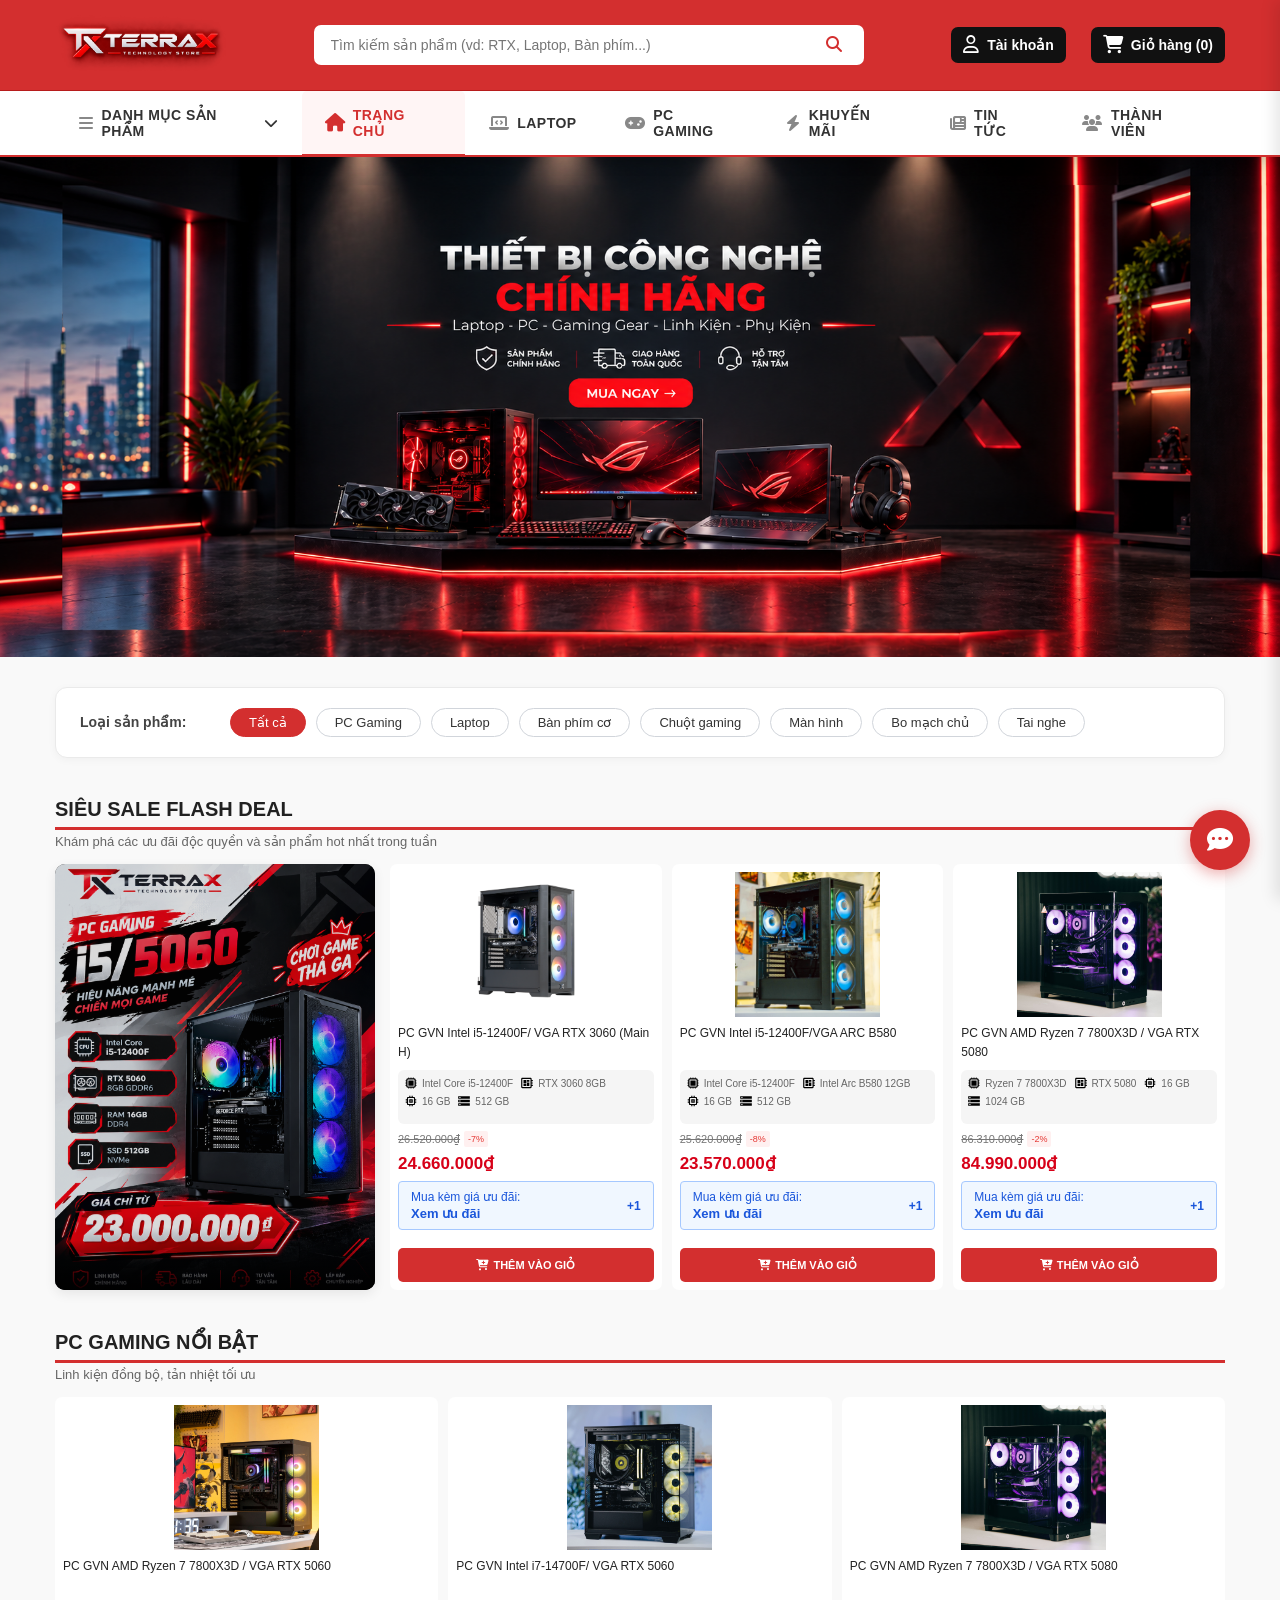
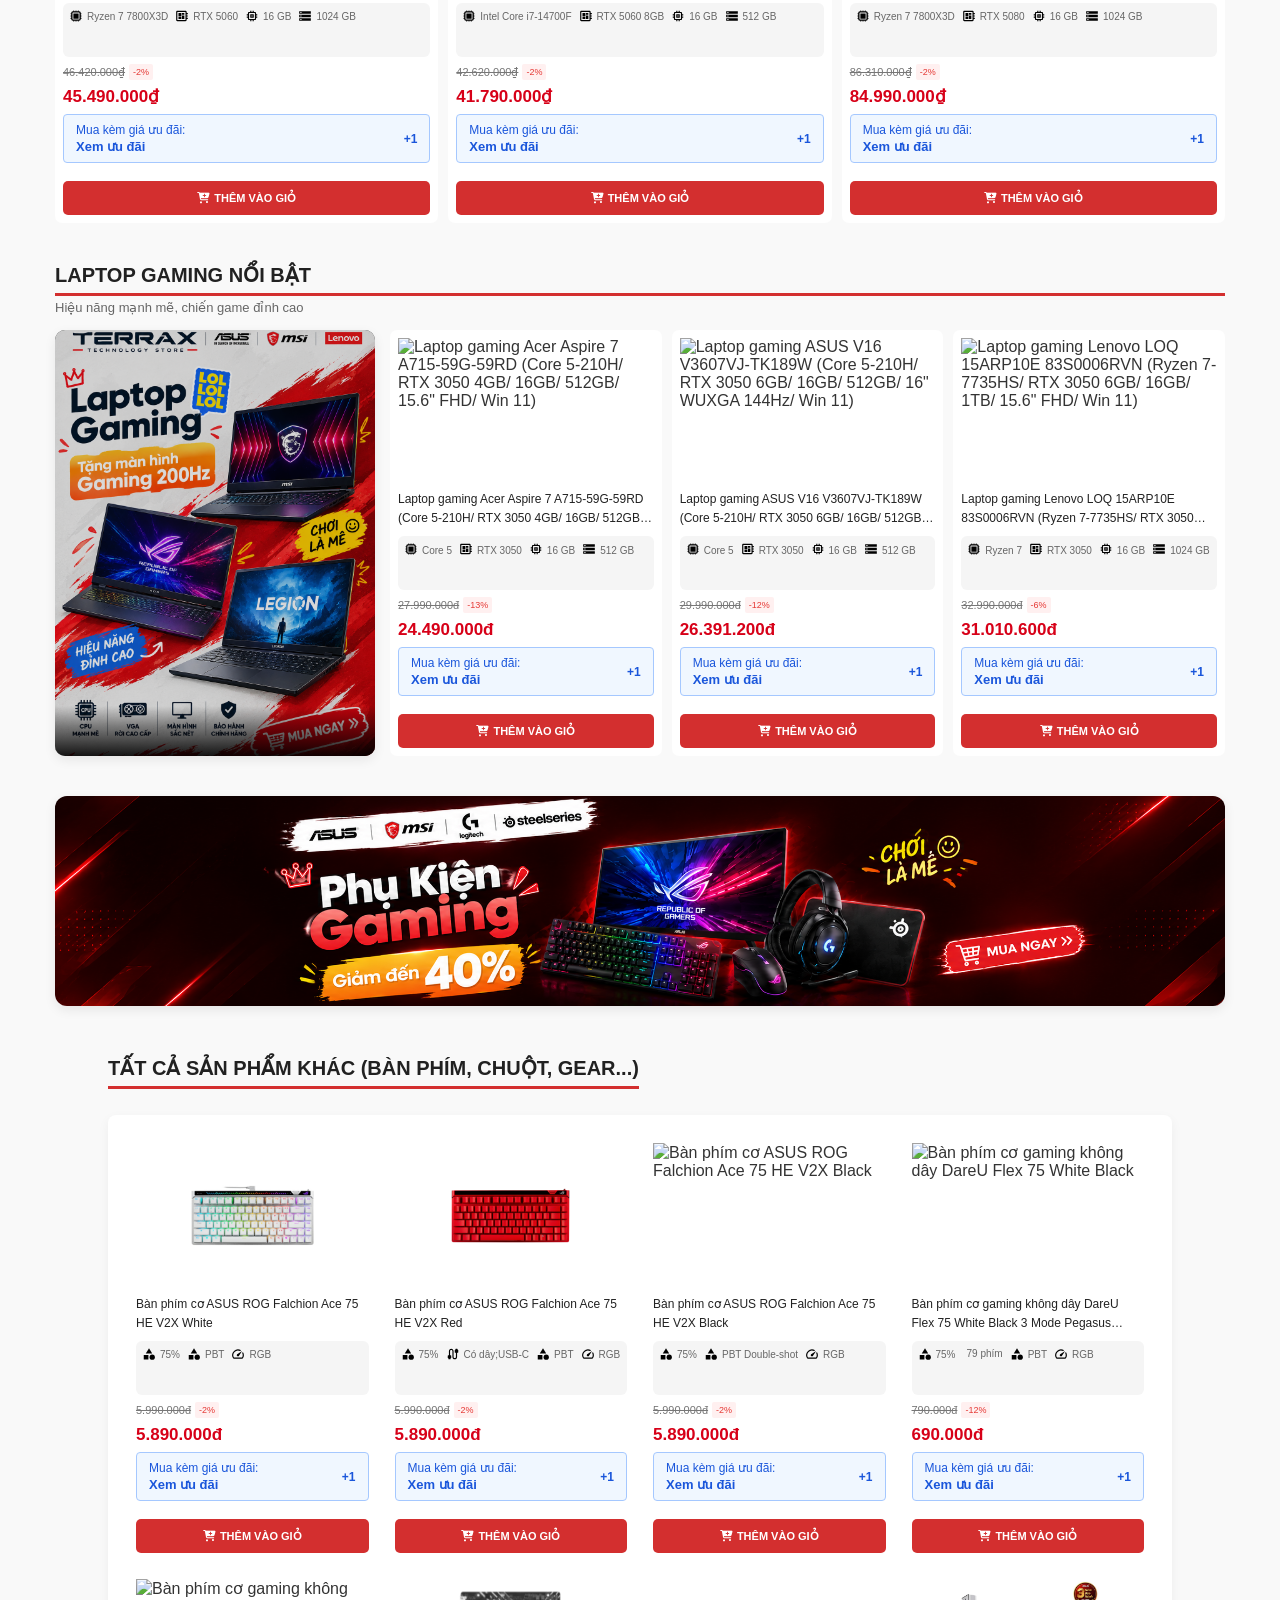
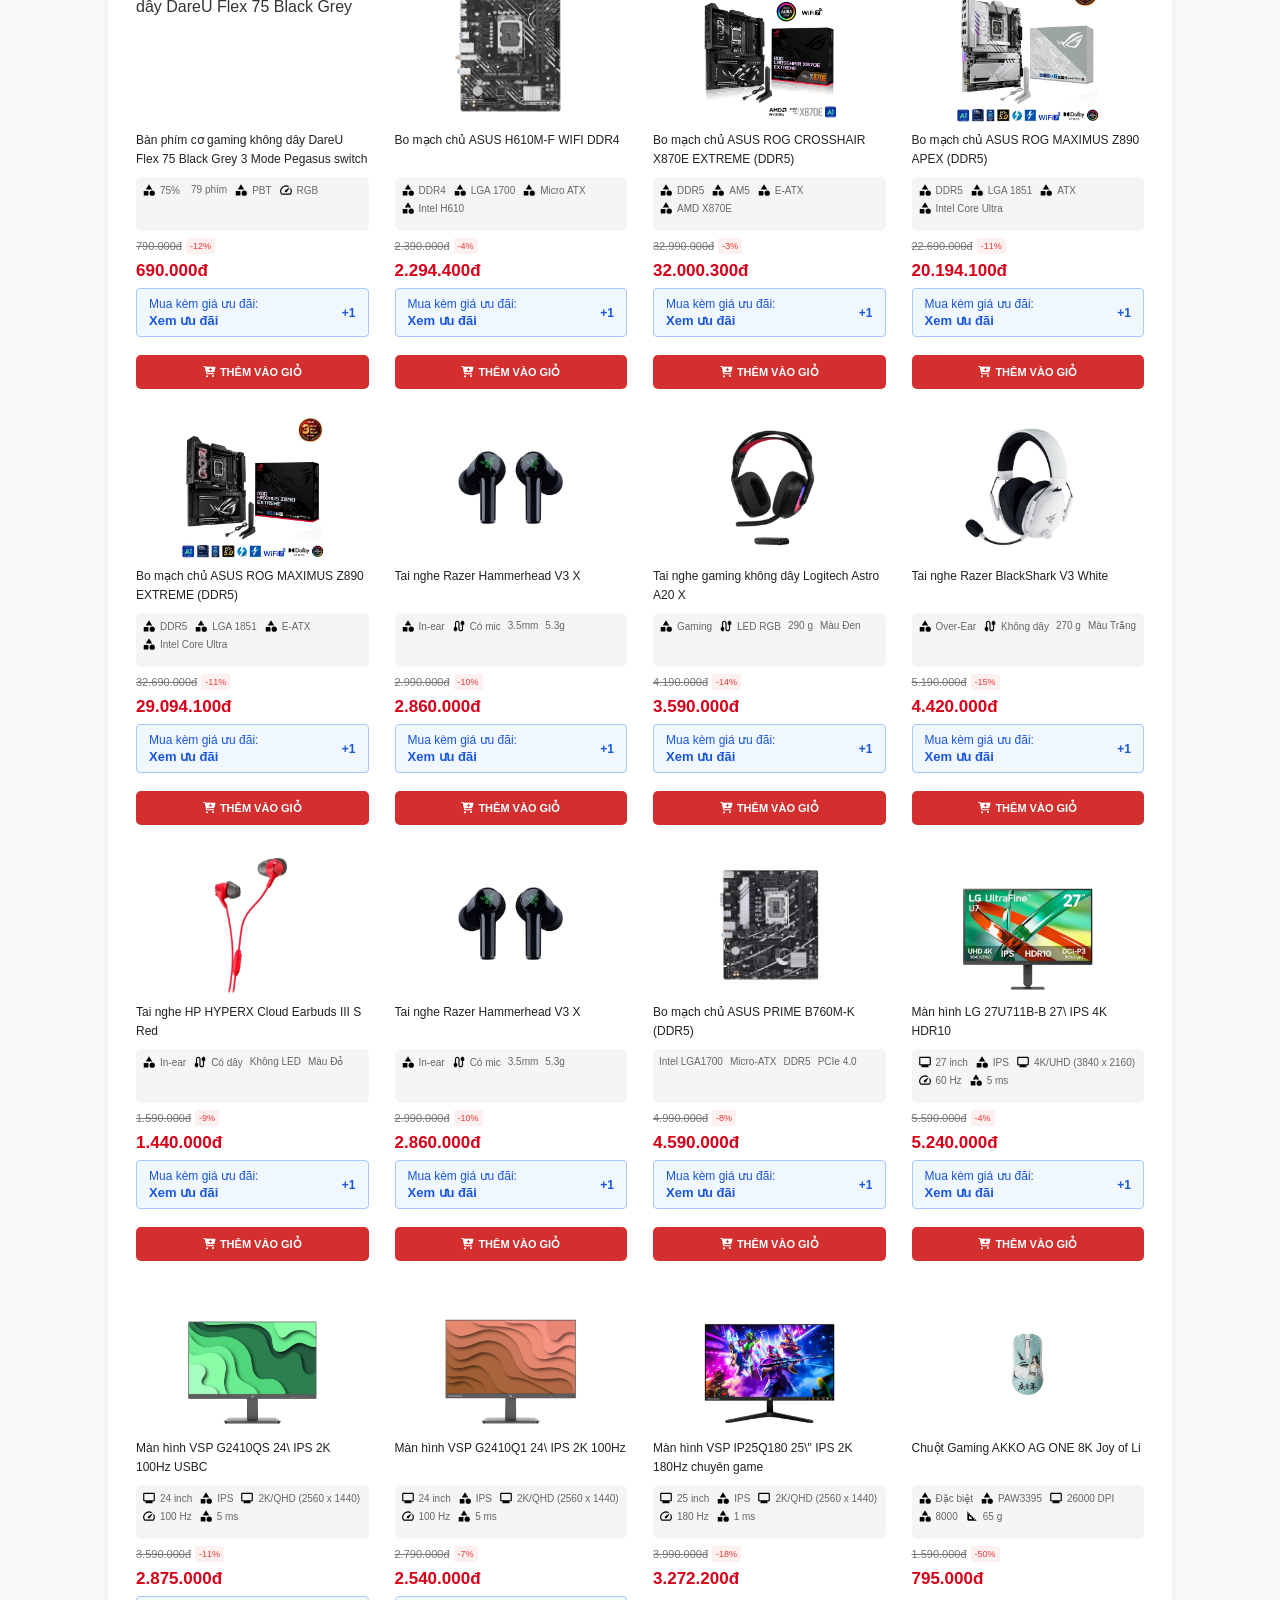
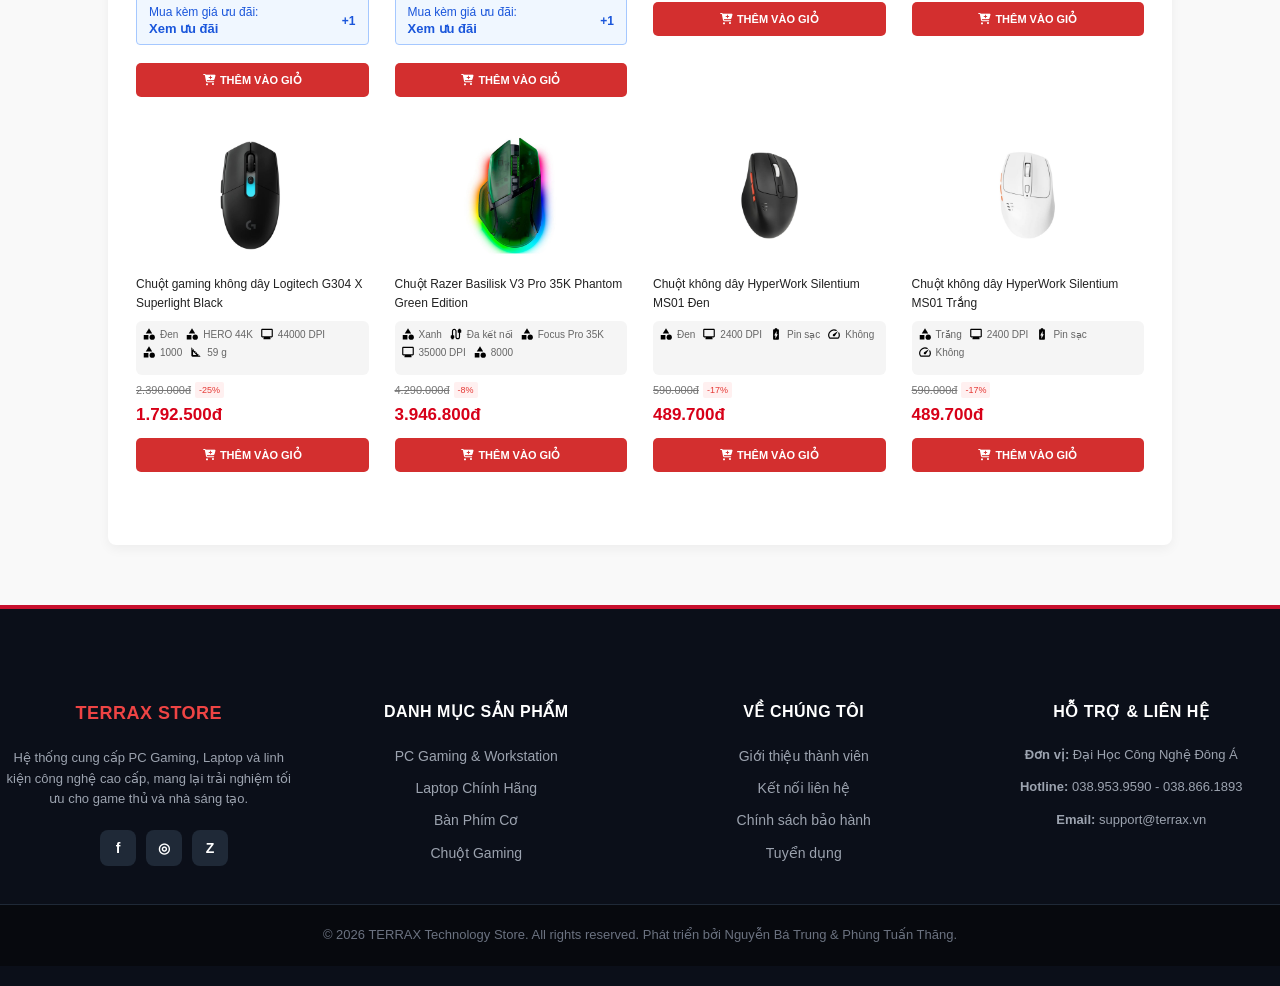
==== commit 300e0162: "Update index.html" ====
--- a/index.html
+++ b/index.html
@@ -18,7 +18,7 @@
       <header class="phan_dau_chinh">
         <div class="khung_chua khung_phan_dau">
           <a href="index.html" class="logo_chinh">
-            <img src="Images/logo.png" alt="Logo TERRAX" />
+            <img src="images/logo.png" alt="Logo TERRAX" />
           </a>
 
           <div class="hop_tim_kiem_lon">
--- a/style.css
+++ b/style.css
@@ -180,7 +180,7 @@
   color: #fff;
 }
 
-/*THANH ĐIỀU HƯỚNG*/
+/* thanh điều hướng */
 .thanh_dieu_huong,
 .khung_dieu_huong,
 .dau_trang_co_dinh {
@@ -226,11 +226,11 @@
   transition: all 0.3s cubic-bezier(0.175, 0.885, 0.32, 1.275);
 }
 
-/* Hiệu ứng Hover - Đổi nền, đổi màu chữ và icon phóng to nhẹ */
+/* hiệu ứng hover - đổi nền, đổi màu chữ và icon phóng to nhẹ */
 .thanh_dieu_huong a:hover,
 .thanh_dieu_huong .muc_menu:hover {
   color: var(--mau_chinh);
-  background: #fff5f5; /* Nền đỏ siêu nhạt sang trọng */
+  background: #fff5f5; /* nền đỏ siêu nhạt sang trọng */
 }
 
 .thanh_dieu_huong a:hover i,
@@ -245,12 +245,12 @@
   background: #fff5f5;
 }
 
-/* Hiệu ứng gạch chân chạy ra từ giữa */
+/* hiệu ứng gạch chân chạy ra từ giữa */
 .thanh_dieu_huong .lien_ket_menu::after {
   content: "";
   position: absolute;
   left: 0;
-  bottom: -2px; /* Đè vừa đúng lên viền đỏ của menu */
+  bottom: -2px; /* đè vừa đúng lên viền đỏ của menu */
   width: 100%;
   height: 3px;
   background: var(--mau_chinh);
@@ -264,7 +264,7 @@
   transform: scaleX(1);
 }
 
-/* MENU CON        */
+/* menu con */
 .co_menu_con {
   position: relative;
 }
@@ -273,7 +273,7 @@
   visibility: hidden;
   opacity: 0;
   position: absolute;
-  top: 120%; /* Nằm thấp hơn để tạo hiệu ứng trượt lên */
+  top: 120%; /* nằm thấp hơn để tạo hiệu ứng trượt lên */
   left: 0;
   min-width: 260px;
   background: #fff;
@@ -318,7 +318,7 @@
   text-align: center;
 }
 
-/* Hover trong menu con (đẩy chữ chạy sang phải tạo chiều sâu) */
+/* hover trong menu con (đẩy chữ chạy sang phải tạo chiều sâu) */
 .noi_dung_menu_con a:hover {
   background-color: #f3f4f6;
   color: #ef4444 !important;
@@ -327,9 +327,7 @@
 .noi_dung_menu_con a:hover i {
   color: var(--mau_chinh) !important;
 }
-/*                    
-   KHUNG KẾT QUẢ TÌM KIẾM
-                       */
+/* khung kết quả tìm kiếm */
 
 #ket_qua_tim_kiem {
   position: absolute !important;
@@ -385,7 +383,7 @@
   white-space: nowrap;
 }
 
-/* BANNER CHÍNH*/
+/* banner chính */
 
 .bang_chuyen_anh {
   position: relative;
@@ -403,7 +401,7 @@
   transition: transform 0.4s ease;
 }
 
-/*  DANH MỤC / BỘ LỌC DẠNG THẺ PILL */
+/* danh mục / bộ lọc dạng thẻ pill */
 
 .khung_bo_loc_danh_muc {
   background: #fff;
@@ -563,7 +561,7 @@
   text-decoration: none;
 }
 
-/* Khung banner trống */
+/* khung banner trống */
 .magazine_banner_trong {
   position: relative;
   border-radius: 10px;
@@ -595,7 +593,7 @@
   gap: 10px;
 }
 
-/*  KHU VỰC SẢN PHẨM & CARD NHỎ GỌN */
+/* khu vực sản phẩm & card nhỏ gọn */
 
 .san_pham {
   width: 100%;
@@ -773,8 +771,7 @@
 .the_san_pham .nut_them_gio_card.nut_da_them {
   background: #28a745 !important;
 }
-/*                    
-   NÚT "THÊM VÀO GIỎ" - ĐỒNG BỘ TẤT CẢ CARD SẢN PHẨM*/
+/* nút "thêm vào giỏ" - đồng bộ tất cả card sản phẩm */
 
 .the_san_pham .nut_bam.nut_day {
   width: 100% !important;
@@ -808,13 +805,13 @@
   box-sizing: border-box !important;
   cursor: pointer !important;
 }
-/* Icon giỏ hàng */
+/* icon giỏ hàng */
 .the_san_pham .nut_bam.nut_day i {
   font-size: 11px !important;
   line-height: 16px !important;
   margin: 0 !important;
 }
-/* Hover */
+/* hover */
 .the_san_pham .nut_bam.nut_day:hover {
   background: var(--mau_phu) !important;
   color: #fff !important;
@@ -822,14 +819,12 @@
   transform: translateY(-1px);
 }
 
-/* Khi đã thêm vào giỏ */
+/* khi đã thêm vào giỏ */
 .the_san_pham .nut_bam.nut_day.nut_da_them {
   background: #28a745 !important;
 }
 
-/*                    
-   "MUA KÈM GIÁ ƯU ĐÃI"
-   KẾT HỢP VỚI LƯỚI SẢN PHẨM */
+/* "mua kèm giá ưu đãi" kết hợp với lưới sản phẩm */
 .the_san_pham:hover {
   z-index: 100;
 }
@@ -953,14 +948,14 @@
   margin-bottom: 8px;
 }
 
-/* Nội dung ưu đãi */
+/* nội dung ưu đãi */
 .km_text {
   color: #333;
   font-size: 13px;
   line-height: 1.4;
 }
 
-/* GIỎ HÀNG SIDEBAR */
+/* giỏ hàng sidebar */
 
 .lop_phu_gio_hang {
   position: fixed;
@@ -969,7 +964,7 @@
   width: 100%;
   height: 100%;
   background: rgba(0, 0, 0, 0.6);
-  z-index: 9999980 !important; /* Tăng độ ưu tiên lớp phủ */
+  z-index: 9999980 !important; /* tăng độ ưu tiên lớp phủ */
   display: none;
 }
 
@@ -980,7 +975,7 @@
   width: 450px;
   height: 100%;
   background: #fff;
-  z-index: 9999999 !important; /* Đặt cao hơn header để đè lên trên cùng */
+  z-index: 9999999 !important; /* đặt cao hơn header để đè lên trên cùng */
   box-shadow: -5px 0 15px rgba(0, 0, 0, 0.1);
   transition: right 0.3s ease;
   display: flex;
@@ -1118,7 +1113,7 @@
   font-size: 18px;
 }
 
-/*   FOOTER  */
+/* footer */
 
 .phan_cuoi {
   margin-top: 40px;
@@ -1130,7 +1125,7 @@
   font-size: 14px;
 }
 
-/*  MOBILE*/
+/* mobile */
 
 @media (max-width: 1100px) {
   .bo_cuc_magazine {
@@ -1200,7 +1195,7 @@
     right: -100%;
   }
 }
-/* BANNER GIỮA TRANG */
+/* banner giữa trang */
 
 .khung_banner_giua {
   display: block;
@@ -1230,13 +1225,13 @@
   transform: scale(1.02);
 }
 
-/* Responsive cho điện thoại */
+/* responsive cho điện thoại */
 @media (max-width: 768px) {
   .anh_banner_giua {
     height: 120px;
   }
 }
-/*   CHATBOT HỖ TRỢ KHÁCH HÀNG */
+/* chatbot hỗ trợ khách hàng */
 .nut_bat_chatbot {
   position: fixed;
   bottom: 30px;
@@ -1453,7 +1448,7 @@
   transform: translateY(-3px);
 }
 
-/* footer  */
+/* footer */
 .ban_quyen {
   background: #07090e;
   padding: 20px 0;
@@ -1463,7 +1458,7 @@
   color: #6b7280;
 }
 
-/* tương thích thiết bị di động*/
+/* tương thích thiết bị di động */
 @media (max-width: 950px) {
   .noi_dung_footer {
     grid-template-columns: repeat(2, 1fr);
@@ -1477,3 +1472,277 @@
     gap: 30px;
   }
 }
+
+/* đăng nhập dùng chung trên các trang cửa hàng */
+.tx-modal-overlay {
+  display: none;
+  position: fixed;
+  inset: 0;
+  z-index: 1000001;
+  align-items: center;
+  justify-content: center;
+  overflow-y: auto;
+  padding: 20px;
+  background: rgba(0, 0, 0, 0.75);
+  -webkit-backdrop-filter: blur(4px);
+  backdrop-filter: blur(4px);
+}
+
+.tx-modal-box {
+  position: relative;
+  width: 100%;
+  max-width: 440px;
+  max-height: calc(100vh - 40px);
+  overflow-y: auto;
+  padding: 32px;
+  border: 1px solid rgba(255, 42, 77, 0.3);
+  border-radius: 16px;
+  background: #121214;
+  box-shadow: 0 0 40px rgba(255, 42, 77, 0.15);
+  color: #fff;
+}
+
+.tx-close-btn {
+  position: absolute;
+  top: 16px;
+  right: 16px;
+  display: flex;
+  width: 32px;
+  height: 32px;
+  align-items: center;
+  justify-content: center;
+  border: 0;
+  border-radius: 50%;
+  background: #1e1e24;
+  color: #9ca3af;
+  font-size: 20px;
+  cursor: pointer;
+}
+
+.tx-close-btn:hover {
+  background: #2a2a32;
+  color: #fff;
+}
+
+.tx-logo-area {
+  margin-bottom: 20px;
+  text-align: center;
+}
+
+.tx-logo-text {
+  display: block;
+  color: #fff;
+  font-size: 24px;
+  font-weight: 900;
+  letter-spacing: 1px;
+}
+
+.tx-red,
+.tx-forgot-link,
+.tx-red-link {
+  color: #ff2a4d;
+}
+
+.tx-sub-logo {
+  display: block;
+  margin-top: 2px;
+  color: #ff2a4d;
+  font-size: 9px;
+  font-weight: 600;
+  letter-spacing: 2.5px;
+}
+
+.tx-title {
+  margin: 16px 0 4px;
+  color: #fff;
+  font-size: 20px;
+  font-weight: bold;
+}
+
+.tx-desc {
+  margin: 0;
+  color: #9ca3af;
+  font-size: 12px;
+}
+
+#loginErrorMsg {
+  margin-bottom: 16px;
+  padding: 10px 14px;
+  border: 1px solid rgba(255, 42, 77, 0.4);
+  border-radius: 10px;
+  background: rgba(255, 42, 77, 0.1);
+  color: #ff2a4d;
+  font-size: 13px;
+  font-weight: 500;
+  text-align: center;
+}
+
+.tx-input-group {
+  position: relative;
+  margin-bottom: 16px;
+}
+
+.tx-input-icon {
+  position: absolute;
+  top: 50%;
+  left: 16px;
+  transform: translateY(-50%);
+  color: #9ca3af;
+  font-size: 14px;
+}
+
+.tx-input {
+  width: 100%;
+  padding: 12px 16px 12px 44px;
+  border: 1px solid #2a2a30;
+  border-radius: 12px;
+  outline: none;
+  background: #18181c;
+  color: #fff;
+  font-size: 14px;
+  transition: border-color 0.2s;
+}
+
+.tx-input:focus {
+  border-color: #ff2a4d;
+}
+
+.tx-eye-btn {
+  position: absolute;
+  top: 50%;
+  right: 16px;
+  transform: translateY(-50%);
+  border: 0;
+  background: none;
+  color: #9ca3af;
+  font-size: 14px;
+  cursor: pointer;
+}
+
+.tx-eye-btn:hover {
+  color: #fff;
+}
+
+.tx-remember-row {
+  display: flex;
+  align-items: center;
+  justify-content: space-between;
+  margin-bottom: 24px;
+  font-size: 12px;
+}
+
+.tx-checkbox-label {
+  display: flex;
+  align-items: center;
+  gap: 8px;
+  color: #d1d5db;
+  cursor: pointer;
+}
+
+.tx-checkbox {
+  width: 16px;
+  height: 16px;
+  accent-color: #ff2a4d;
+}
+
+.tx-forgot-link,
+.tx-red-link {
+  font-weight: 600;
+  text-decoration: none;
+}
+
+.tx-forgot-link:hover,
+.tx-red-link:hover {
+  text-decoration: underline;
+}
+
+.tx-submit-btn {
+  width: 100%;
+  padding: 12px;
+  border: 0;
+  border-radius: 12px;
+  background: #ff2a4d;
+  box-shadow: 0 4px 20px rgba(255, 42, 77, 0.3);
+  color: #fff;
+  font-size: 14px;
+  font-weight: 600;
+  cursor: pointer;
+  transition:
+    background 0.2s,
+    box-shadow 0.2s;
+}
+
+.tx-submit-btn:hover {
+  background: #e02443;
+}
+
+.tx-divider {
+  position: relative;
+  margin: 24px 0;
+  border-top: 1px solid #2a2a30;
+  text-align: center;
+}
+
+.tx-divider span {
+  position: relative;
+  top: -10px;
+  padding: 0 12px;
+  background: #121214;
+  color: #6b7280;
+  font-size: 10px;
+  font-weight: 600;
+  letter-spacing: 1px;
+}
+
+.tx-social-grid {
+  display: grid;
+  grid-template-columns: 1fr 1fr;
+  gap: 12px;
+  margin-bottom: 24px;
+}
+
+.tx-social-btn {
+  display: flex;
+  align-items: center;
+  justify-content: center;
+  gap: 8px;
+  padding: 10px;
+  border: 1px solid #2a2a30;
+  border-radius: 12px;
+  background: #18181c;
+  color: #d1d5db;
+  font-size: 12px;
+  font-weight: 500;
+  cursor: pointer;
+  transition: background 0.2s;
+}
+
+.tx-social-btn:hover {
+  background: #202026;
+  color: #fff;
+}
+
+.tx-social-btn .fa-facebook {
+  color: #1877f2;
+}
+
+.tx-social-btn .fa-google {
+  color: #ea4335;
+}
+
+.tx-footer-text {
+  color: #9ca3af;
+  font-size: 12px;
+  text-align: center;
+}
+
+@media (max-width: 480px) {
+  .tx-modal-overlay {
+    padding: 12px;
+  }
+
+  .tx-modal-box {
+    max-height: calc(100vh - 24px);
+    padding: 28px 20px;
+  }
+}
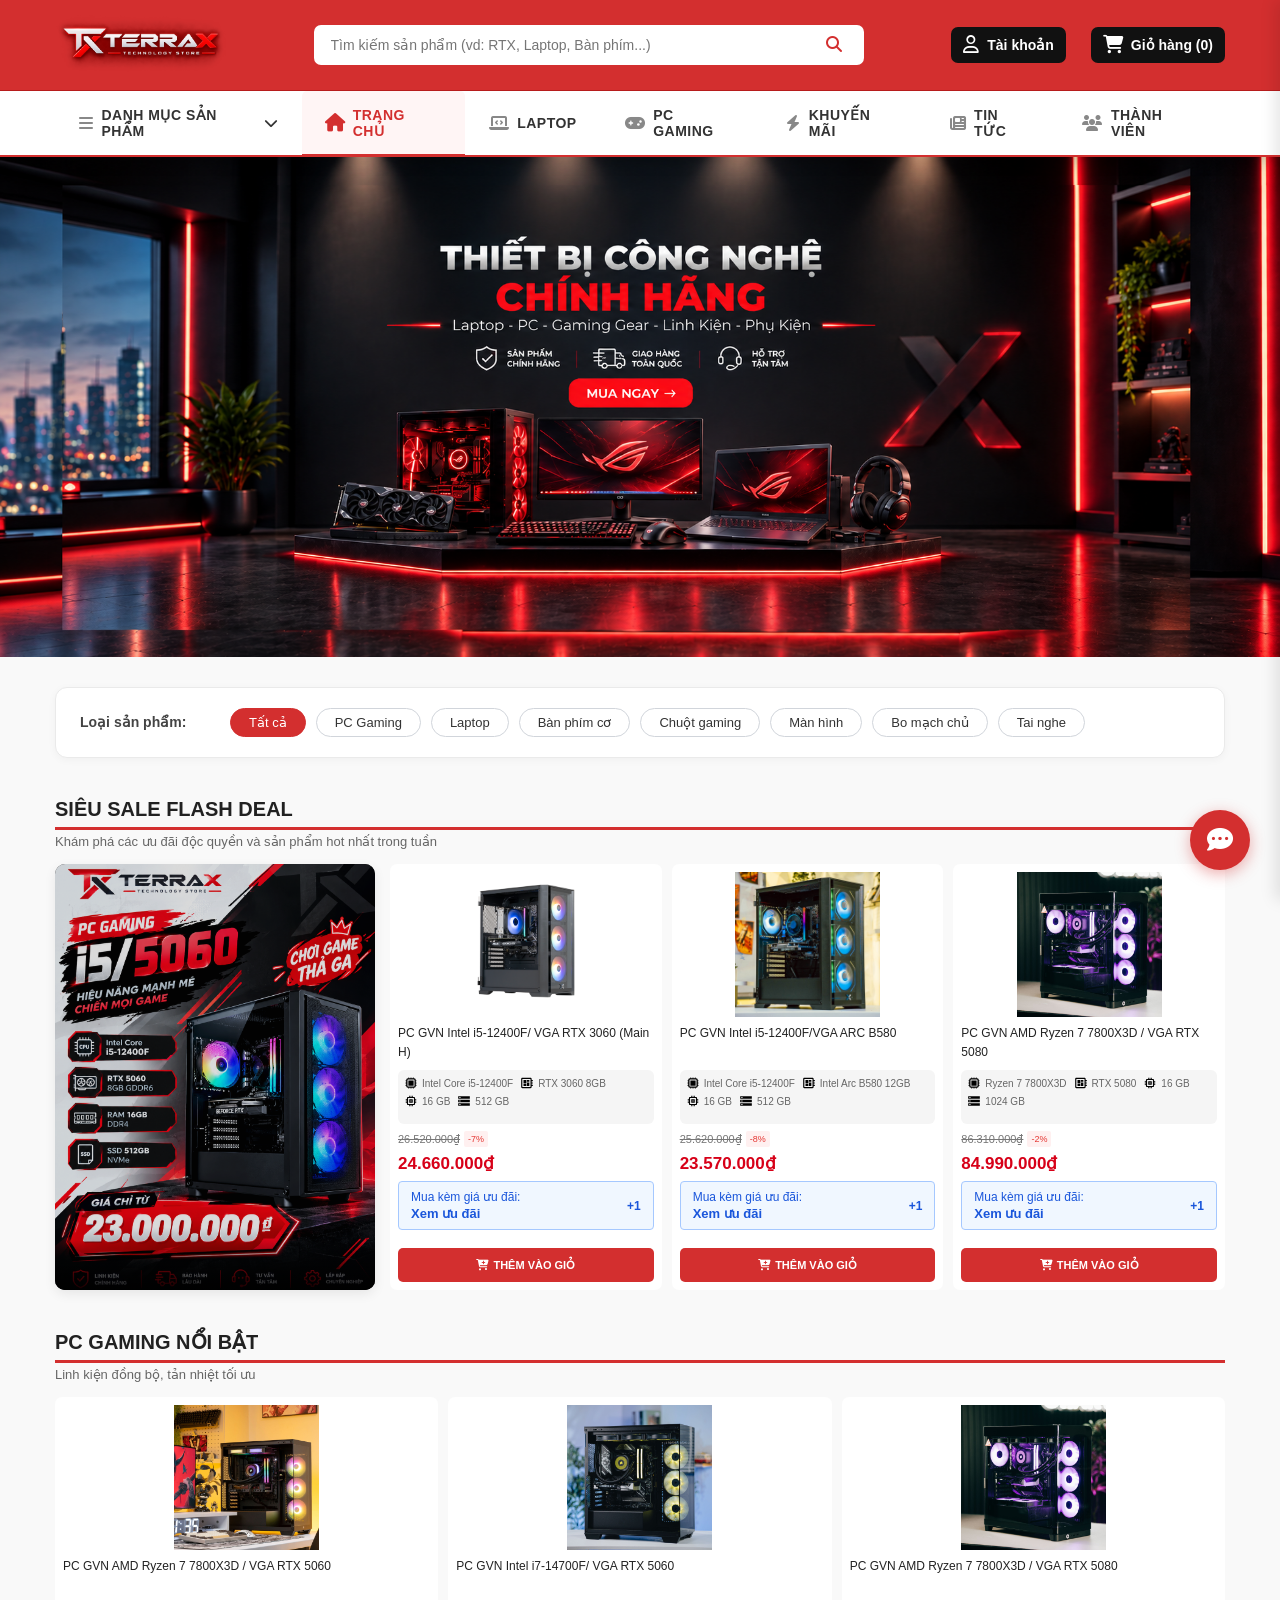
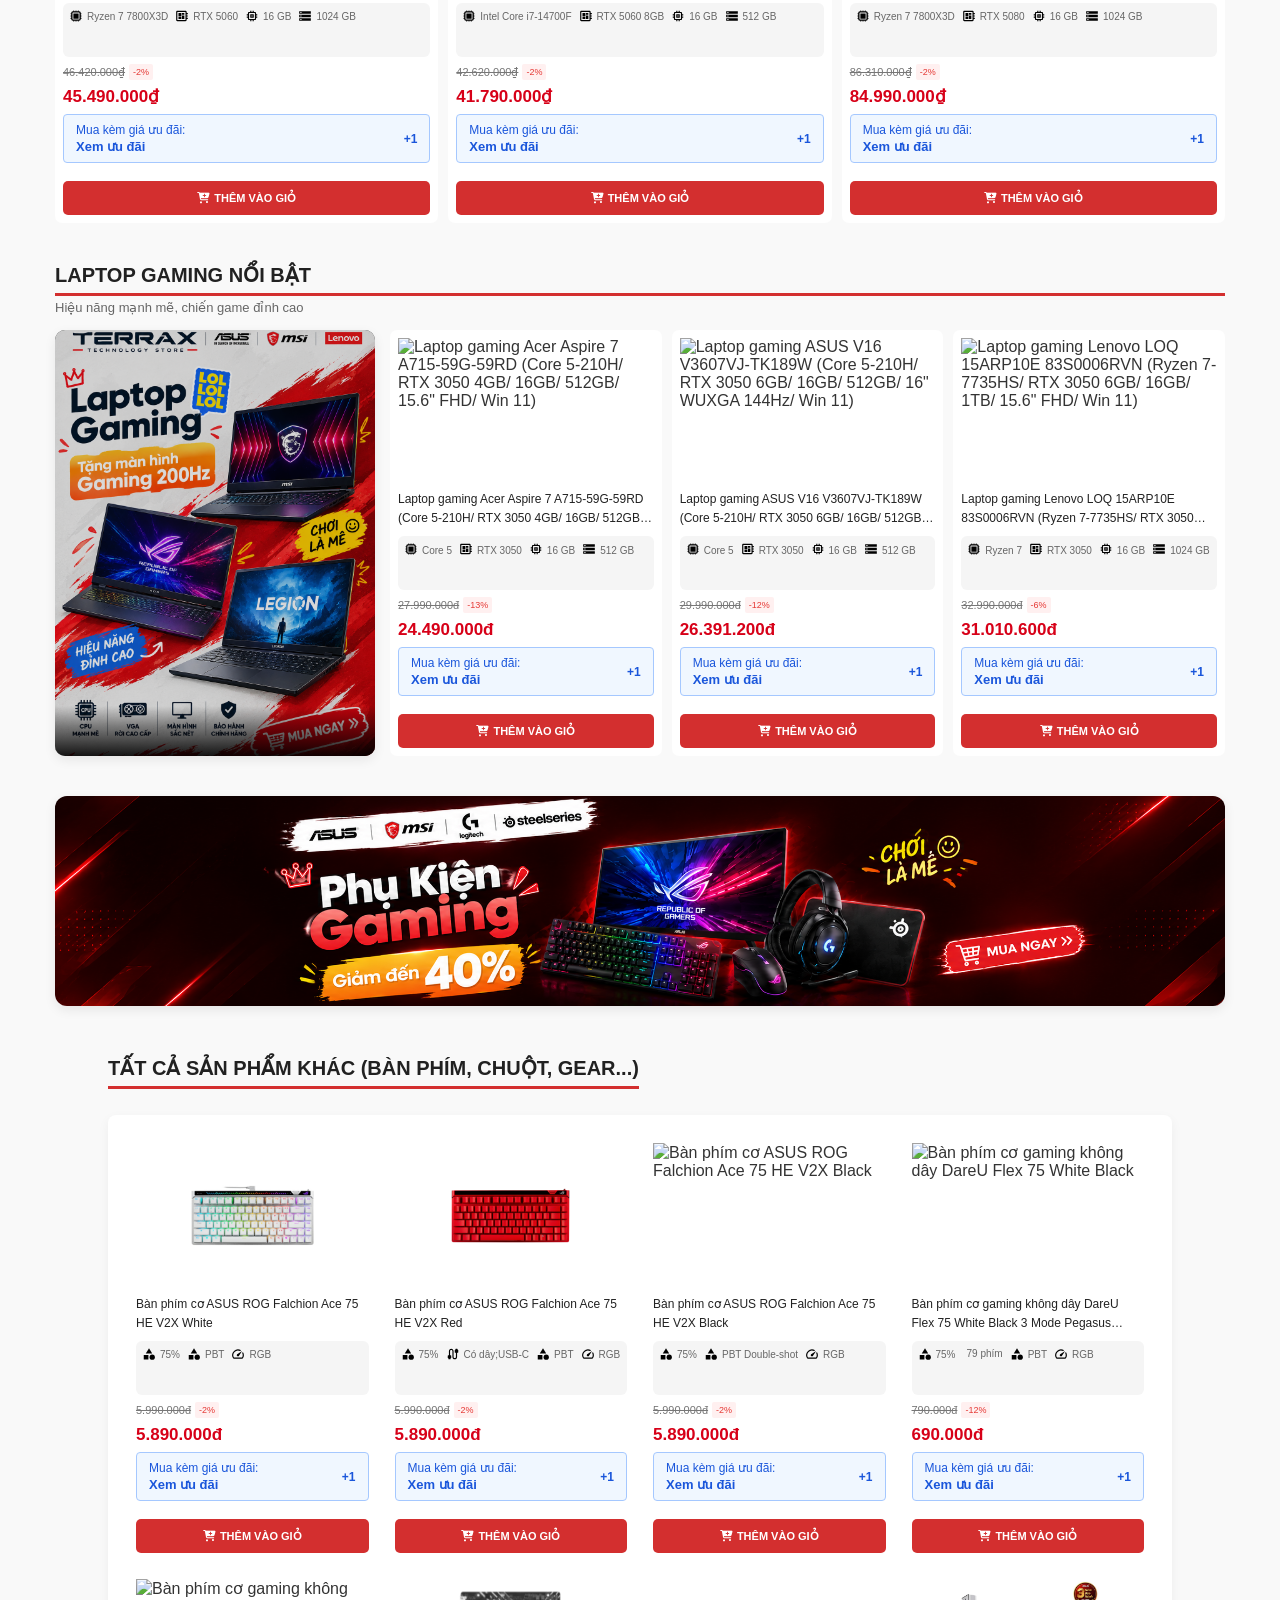
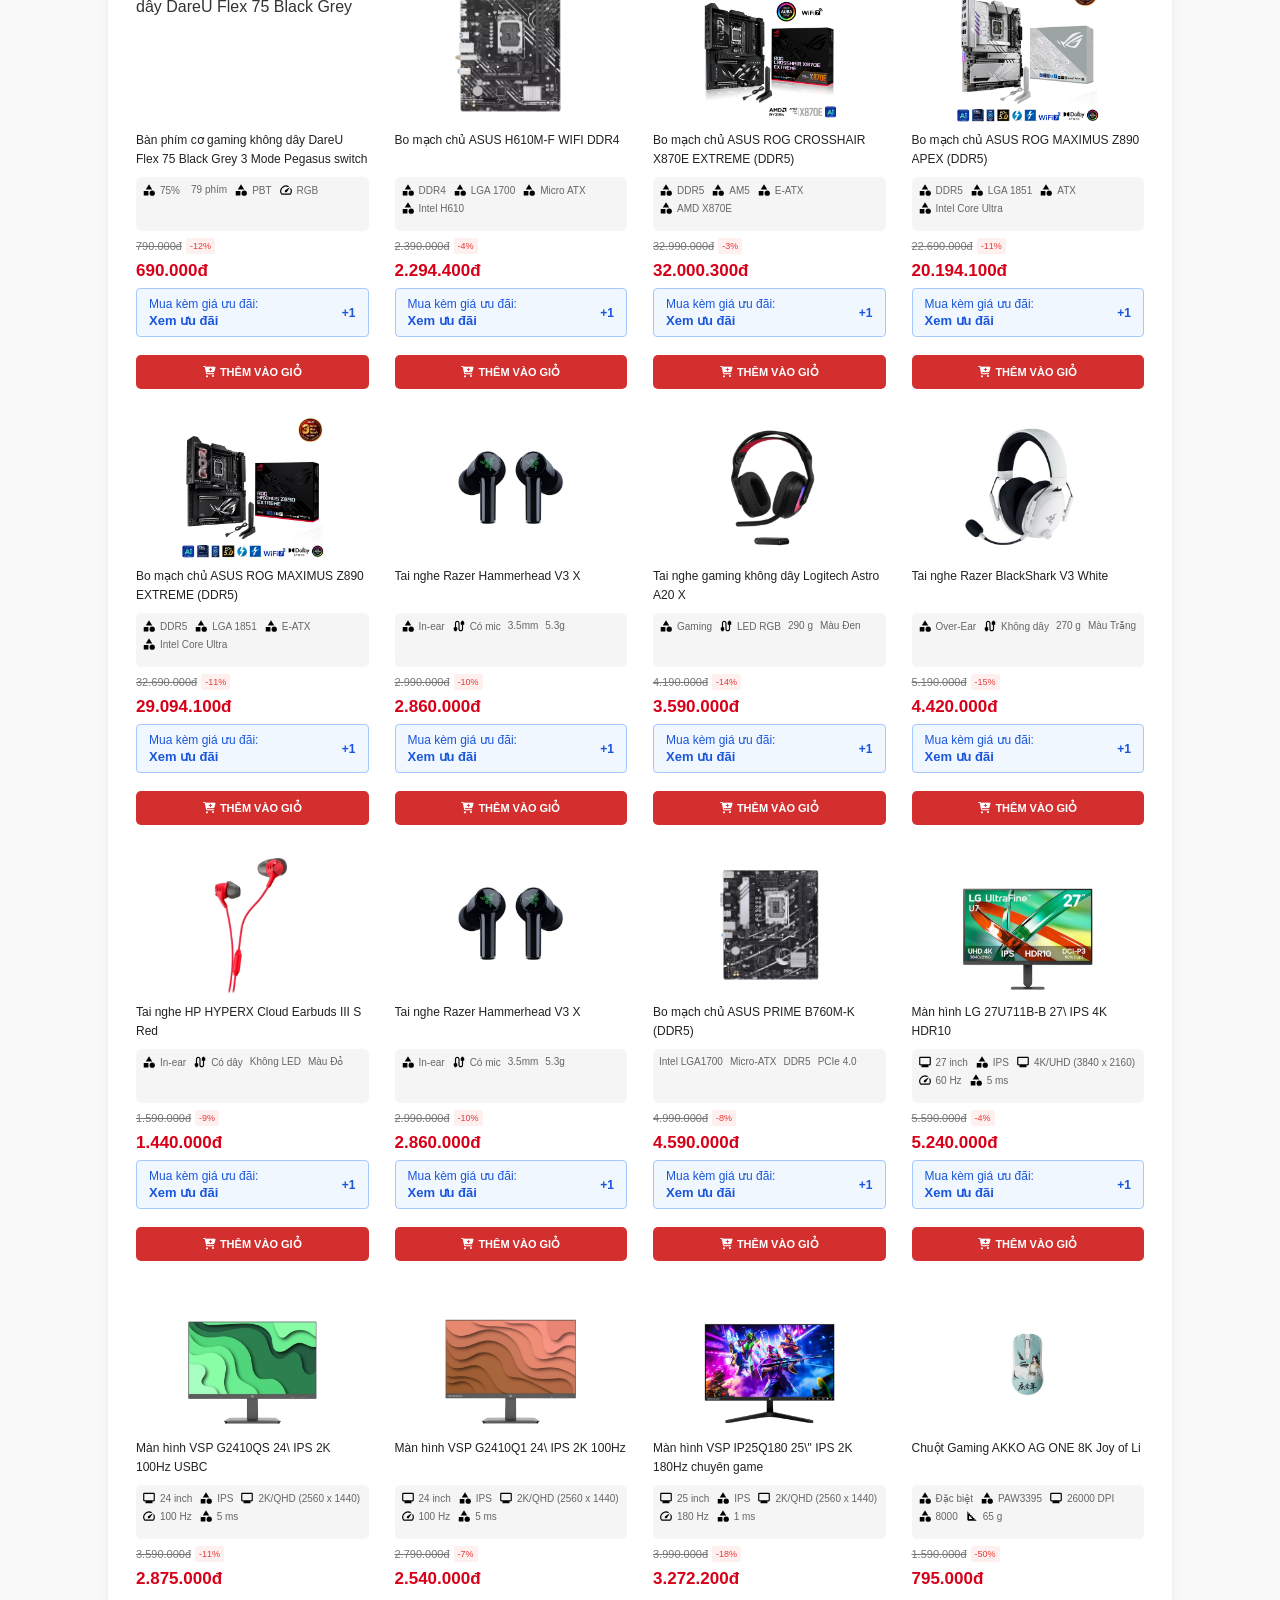
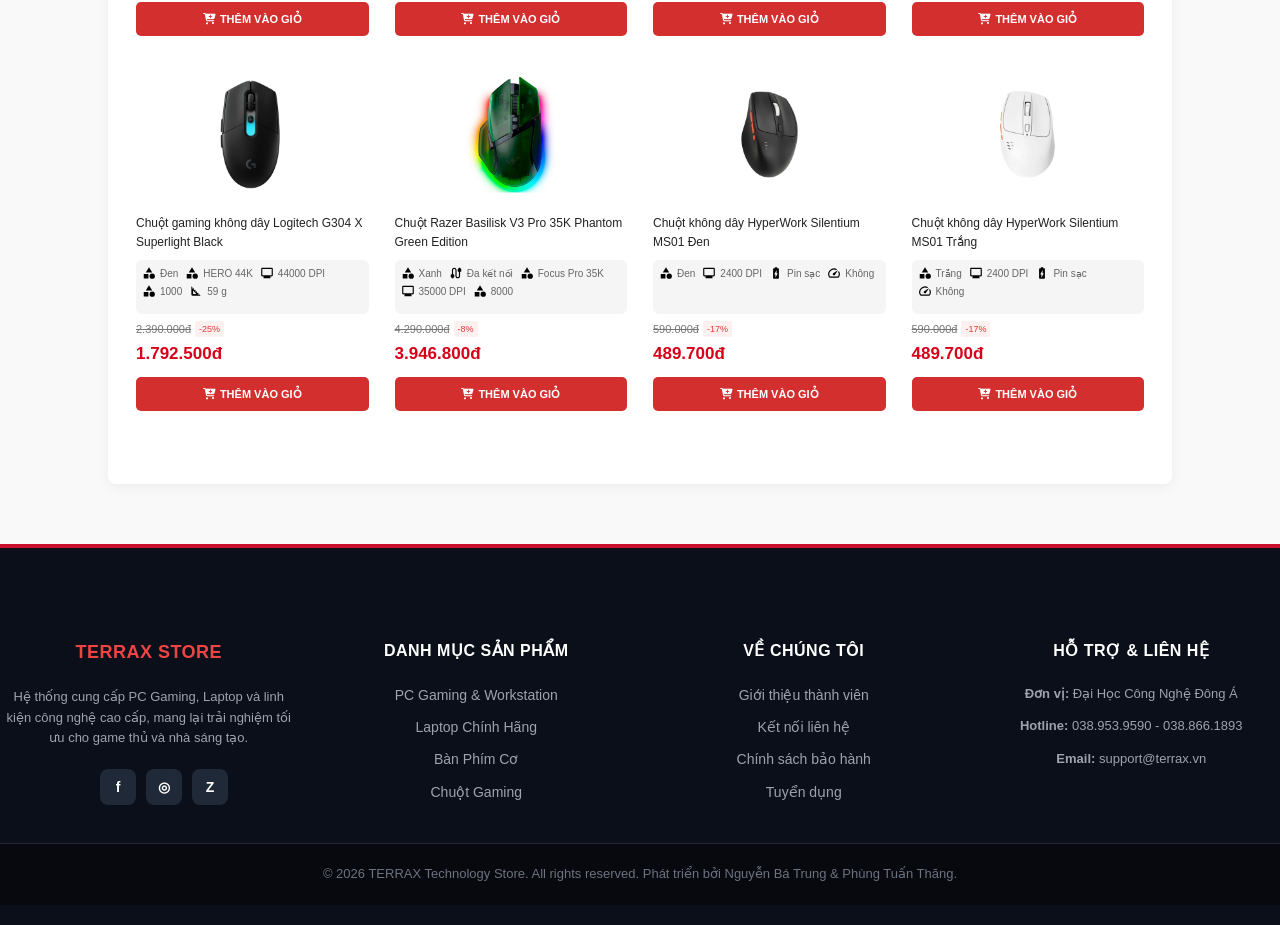
==== commit 2fa1b4fa: "Update index.html" ====
--- a/index.html
+++ b/index.html
@@ -1948,32 +1948,7 @@
 
             <p class="gia_san_pham">2.875.000đ</p>
 
-            <div class="khuyen_mai">
-              <div class="km_noi_dung">
-                <span class="km_tieu_de">Mua kèm giá ưu đãi:</span>
-                <span class="km_gia">Xem ưu đãi</span>
-              </div>
-
-              <span class="km_so_luong">+1</span>
-
-              <div class="hop_km">
-                <div class="hop_km_tieu_de">
-                  <i class="far fa-square"></i>
-                  <b>Ưu đãi đi kèm</b>
-                </div>
-
-                <div class="hop_km_noi_dung">
-                  <i class="fas fa-tag"></i>
-
-                  <div>
-                    <span class="km_nhan">Ưu đãi theo phạm vi</span>
-                    <div class="km_text">
-                      [PC] Giảm 1% tối đa 500k cho HSSV khi mua PC
-                    </div>
-                  </div>
-                </div>
-              </div>
-            </div>
+           
 
             <button
               class="nut_bam nut_day"
@@ -2033,34 +2008,6 @@
             </div>
 
             <p class="gia_san_pham">2.540.000đ</p>
-
-            <div class="khuyen_mai">
-              <div class="km_noi_dung">
-                <span class="km_tieu_de">Mua kèm giá ưu đãi:</span>
-                <span class="km_gia">Xem ưu đãi</span>
-              </div>
-
-              <span class="km_so_luong">+1</span>
-
-              <div class="hop_km">
-                <div class="hop_km_tieu_de">
-                  <i class="far fa-square"></i>
-                  <b>Ưu đãi đi kèm</b>
-                </div>
-
-                <div class="hop_km_noi_dung">
-                  <i class="fas fa-tag"></i>
-
-                  <div>
-                    <span class="km_nhan">Ưu đãi theo phạm vi</span>
-                    <div class="km_text">
-                      [PC] Giảm 1% tối đa 500k cho HSSV khi mua PC
-                    </div>
-                  </div>
-                </div>
-              </div>
-            </div>
-
             <button
               class="nut_bam nut_day"
               onclick="themVaoGioHang(this)"
